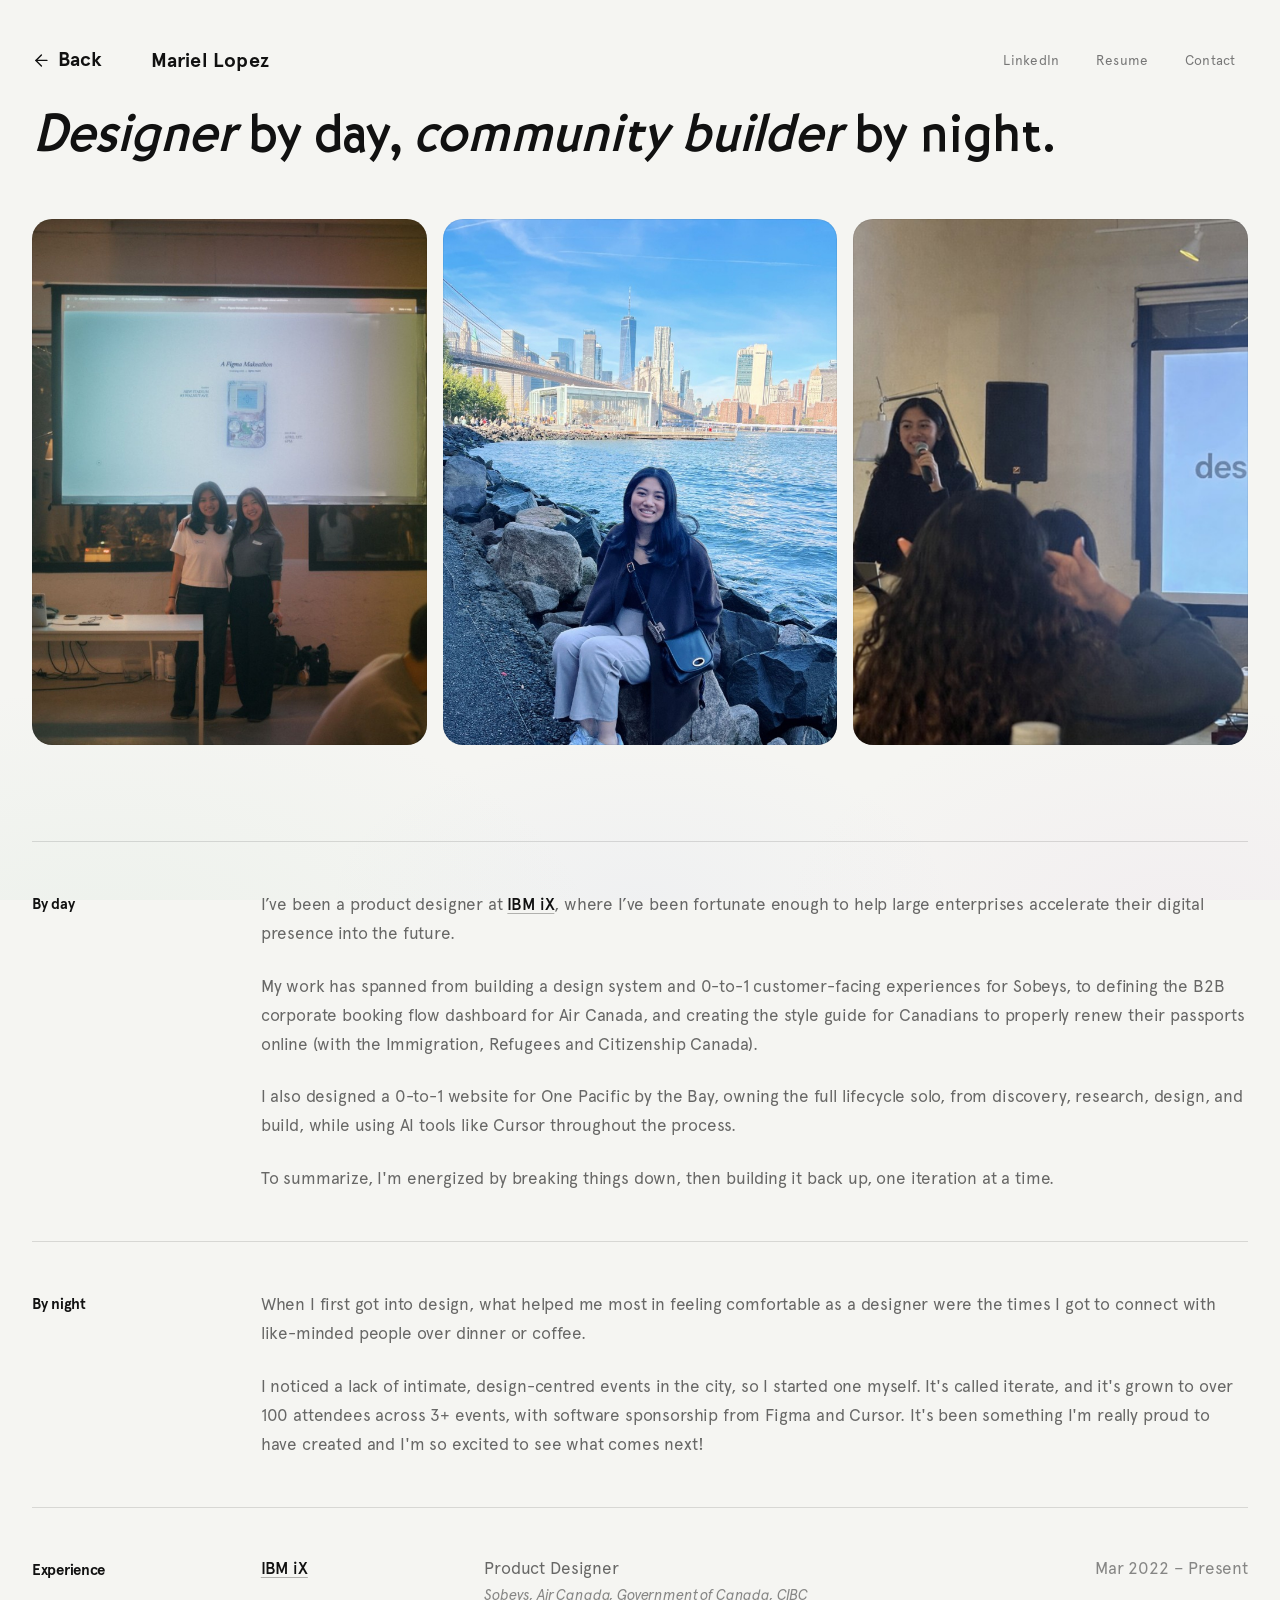
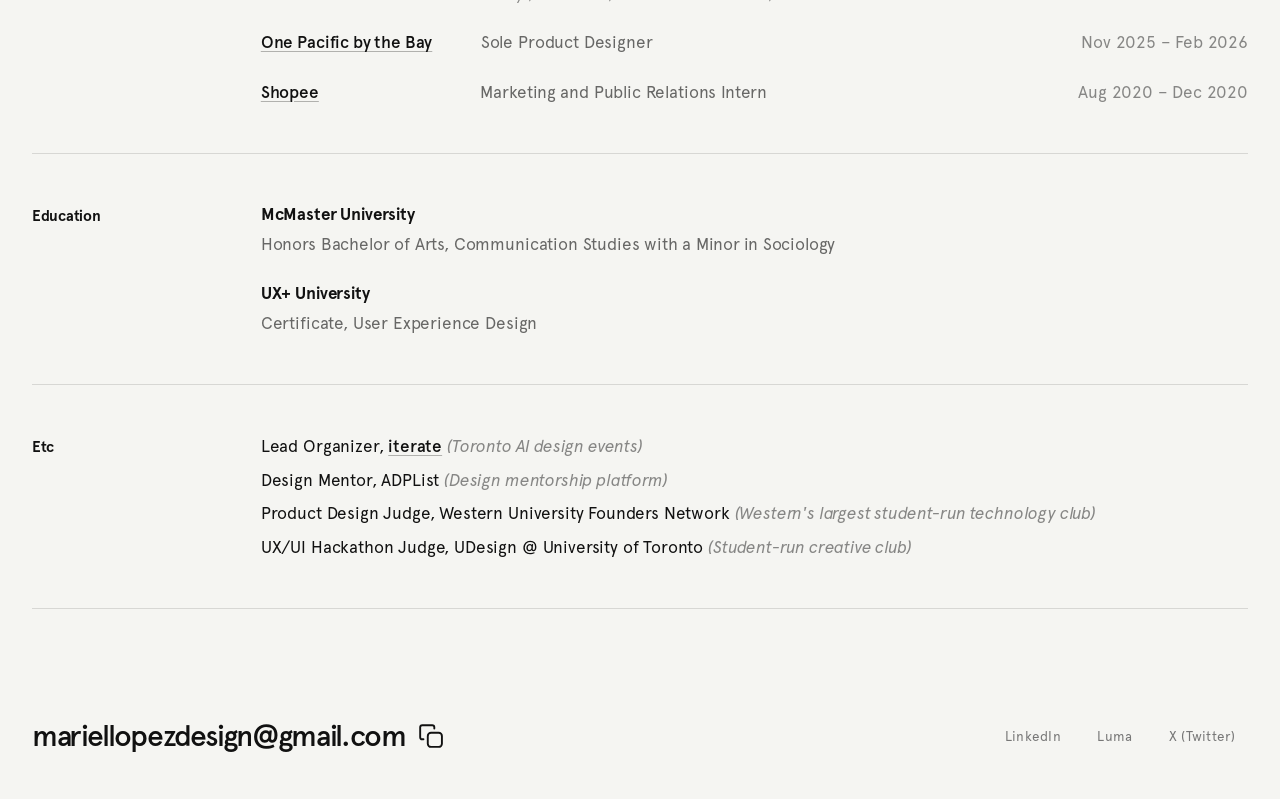
==== about.html @ 5665496f "Update the By day summary line on About. Co-authored-by: Cursor <cursoragent@cursor.com>" ====
<!DOCTYPE html>
<html lang="en">
<head>
  <meta charset="UTF-8" />
  <meta name="viewport" content="width=device-width, initial-scale=1.0" />
  <title>About — Mariel Lopez</title>
  <link rel="icon" type="image/png" sizes="32x32" href="favicon-32x32.png" />
  <link rel="icon" type="image/png" sizes="16x16" href="favicon-16x16.png" />
  <link rel="icon" type="image/png" href="favicon.png" />
  <link rel="apple-touch-icon" sizes="180x180" href="apple-touch-icon.png" />
  <link rel="shortcut icon" href="favicon.png" />
  <link rel="stylesheet" href="fonts.css" />
  <link rel="stylesheet" href="spacing.css" />
  <link rel="stylesheet" href="nav.css" />
  <link rel="stylesheet" href="theme.css" />
  <link rel="stylesheet" href="page-transitions.css" />
  <link rel="stylesheet" href="layout.css" />
  <link rel="stylesheet" href="hover.css" />
  <link rel="stylesheet" href="icons.css" />
  <link rel="stylesheet" href="copy-email.css" />
  <link rel="stylesheet" href="back-to-top.css" />
  <style>
    *, *::before, *::after { box-sizing: border-box; margin: 0; padding: 0; }
    html {
      scroll-behavior: smooth;
      -webkit-text-size-adjust: 100%;
      text-size-adjust: 100%;
    }

    :root {
      --mono-serif: "Apercu Pro", "Helvetica Neue", Helvetica, Geist, Arial, sans-serif;
      --about-label-col: 9.5rem;
      --about-footer-pad-bottom: clamp(40px, 5vw, 48px);
      --about-footer-email-gap: clamp(12px, 1vw, 16px);
    }

    body.about-page {
      font-family: var(--mono-serif);
      font-size: 16px;
      font-weight: 400;
      line-height: 1.7;
      letter-spacing: -0.01em;
      background: var(--page-bg);
      color: var(--page-ink);
      min-height: 100vh;
      overflow-x: clip;
      -webkit-font-smoothing: antialiased;
    }

    .about-main {
      min-width: 0;
      max-width: 100%;
      overflow-x: clip;
      padding-bottom: var(--space-64);
    }

    .about-lead {
      width: 100%;
      margin: 0 0 var(--space-48);
    }

    .about-lead > h1.hero-title {
      display: block;
      max-width: 18ch;
      margin: 0;
      font-family: var(--display-serif);
      font-size: clamp(2.25rem, 5vw, 3.5rem);
      font-weight: 500;
      line-height: 1.05;
      letter-spacing: -0.02em;
      color: var(--page-ink);
      text-wrap: pretty;
    }

    .hero-title-accent {
      font-style: italic;
      font-weight: 500;
    }

    /* ── Photo gallery ── */
    .about-photos {
      display: grid;
      grid-template-columns: repeat(3, minmax(0, 1fr));
      gap: var(--space-16);
      align-items: stretch;
      margin: 0 0 clamp(var(--space-64), 8vw, var(--space-96));
      min-width: 0;
    }

    .about-photo {
      position: relative;
      margin: 0;
      border-radius: 20px;
      overflow: hidden;
      aspect-ratio: 3 / 4;
      width: 100%;
      min-height: 0;
      background: var(--about-photo-bg, #ddd);
      isolation: isolate;
      transform: translate3d(0, 0, 0);
      box-shadow: 0 0 0 0 transparent;
      transition:
        transform 0.55s cubic-bezier(0.22, 1, 0.36, 1),
        box-shadow 0.55s cubic-bezier(0.22, 1, 0.36, 1);
    }

    .about-photo img {
      width: 100%;
      height: 100%;
      object-fit: cover;
      object-position: center top;
      display: block;
      transform: scale(1.001);
      transition: transform 0.7s cubic-bezier(0.22, 1, 0.36, 1);
    }

    .about-photos > *:nth-child(3) img {
      object-position: 22% 38%;
    }

    .about-photo::after {
      content: "";
      position: absolute;
      inset: 0;
      border-radius: inherit;
      box-shadow: inset 0 0 0 1px rgba(0, 0, 0, 0.06);
      pointer-events: none;
      z-index: 2;
      transition: box-shadow 0.55s cubic-bezier(0.22, 1, 0.36, 1);
    }

    @media (hover: hover) and (pointer: fine) {
      .about-photo:hover {
        z-index: 3;
        transform: translate3d(0, -8px, 0);
        box-shadow:
          0 18px 40px rgba(0, 0, 0, 0.12),
          0 4px 12px rgba(0, 0, 0, 0.06);
      }

      .about-photo:hover img {
        transform: scale(1.04);
      }

      .about-photo:hover::after {
        box-shadow: inset 0 0 0 1px rgba(0, 0, 0, 0.1);
      }
    }

    /* ── Two-column bio ── */
    .about-bio {
      display: flex;
      flex-direction: column;
      gap: 0;
      width: 100%;
    }

    .about-block {
      display: grid;
      grid-template-columns: var(--about-label-col) minmax(0, 1fr);
      column-gap: clamp(32px, 6vw, 80px);
      row-gap: var(--space-16);
      padding: var(--space-48) 0;
      border-top: 1px solid var(--divider-color, rgba(0, 0, 0, 0.12));
    }

    .about-block:last-of-type {
      border-bottom: 1px solid var(--divider-color, rgba(0, 0, 0, 0.12));
    }

    .about-block-label {
      font-family: var(--mono-serif);
      font-size: 15px;
      font-weight: 600;
      letter-spacing: -0.02em;
      color: var(--page-ink);
      padding-top: 2px;
    }

    .about-block-body {
      min-width: 0;
      width: 100%;
      max-width: none;
    }

    .about-copy p {
      margin: 0;
      font-family: var(--mono-serif);
      font-size: var(--body-font-size, 16px);
      font-weight: 400;
      color: var(--about-ink-soft);
      line-height: 1.7;
      letter-spacing: -0.01em;
      text-wrap: pretty;
    }

    .about-copy p + p {
      margin-top: var(--space-24);
    }

    .about-copy a,
    .about-job-org a,
    .about-etc-item a {
      color: var(--page-ink);
      font-weight: 500;
      text-decoration: underline;
      text-decoration-thickness: 1px;
      text-underline-offset: 3px;
      text-decoration-color: rgba(0, 0, 0, 0.28);
    }

    .about-copy a:hover,
    .about-job-org a:hover,
    .about-etc-item a:hover {
      text-decoration-color: currentColor;
    }

    .about-list {
      list-style: none;
      display: flex;
      flex-direction: column;
      gap: var(--space-24);
    }

    .about-job {
      display: grid;
      grid-template-columns: minmax(6.5rem, 0.34fr) minmax(0, 1fr) auto;
      column-gap: var(--space-24);
      row-gap: 4px;
      align-items: baseline;
    }

    .about-job-org,
    .about-job-role,
    .about-job-dates {
      font-family: var(--mono-serif);
      font-size: var(--body-font-size, 16px);
      line-height: 1.5;
    }

    .about-job-org {
      font-weight: 600;
      color: var(--page-ink);
    }

    .about-job-role {
      font-weight: 400;
      color: var(--about-ink-soft);
    }

    .about-job-dates {
      font-weight: 400;
      color: var(--about-ink-muted);
      white-space: nowrap;
      letter-spacing: -0.01em;
    }

    .about-job-meta {
      grid-column: 2 / -1;
      font-family: var(--mono-serif);
      font-size: 0.92em;
      font-style: italic;
      font-weight: 400;
      color: var(--about-ink-muted);
      line-height: 1.45;
    }

    .about-edu {
      display: flex;
      flex-direction: column;
      gap: 4px;
    }

    .about-edu-school {
      font-family: var(--mono-serif);
      font-size: var(--body-font-size, 16px);
      font-weight: 600;
      line-height: 1.5;
      color: var(--page-ink);
    }

    .about-edu-row {
      display: flex;
      justify-content: space-between;
      align-items: baseline;
      gap: var(--space-24);
    }

    .about-edu-degree {
      font-family: var(--mono-serif);
      font-size: var(--body-font-size, 16px);
      font-weight: 400;
      line-height: 1.5;
      color: var(--about-ink-soft);
      min-width: 0;
    }

    .about-edu-dates {
      font-family: var(--mono-serif);
      font-size: var(--body-font-size, 16px);
      font-weight: 400;
      color: var(--about-ink-muted);
      white-space: nowrap;
    }

    .about-job-note {
      font-style: italic;
      font-weight: 400;
      color: var(--about-ink-muted);
    }

    .about-etc-list {
      list-style: none;
      display: flex;
      flex-direction: column;
      gap: 0.45em;
    }

    .about-etc-item {
      font-family: var(--mono-serif);
      font-size: var(--body-font-size, 16px);
      font-weight: 400;
      line-height: 1.55;
      color: var(--page-ink);
    }

    .about-etc-item em {
      font-style: italic;
      font-weight: 400;
      color: var(--about-ink-muted);
    }

    .about-entry-title {
      font-family: var(--mono-serif);
      font-size: var(--body-font-size, 16px);
      font-weight: 500;
      line-height: 1.5;
      color: var(--page-ink);
    }

    .about-entry-sub {
      font-family: var(--mono-serif);
      font-size: var(--body-font-size, 16px);
      font-weight: 400;
      font-style: italic;
      line-height: 1.5;
      color: var(--about-ink-muted);
    }

    .about-entry-clients {
      flex-basis: 100%;
      font-style: normal;
      color: var(--about-ink-muted);
    }

    .site-bottom {
      margin-top: 0;
      overflow-x: visible;
    }

    /* ── Scroll reveal ── */
    .about-reveal {
      opacity: 0;
      transform: translate3d(0, 28px, 0);
      transition:
        opacity 0.8s cubic-bezier(0.22, 1, 0.36, 1),
        transform 0.8s cubic-bezier(0.22, 1, 0.36, 1);
    }

    .about-reveal.is-visible {
      opacity: 1;
      transform: none;
    }

    .about-photos.about-reveal.is-visible .about-photo:nth-child(1) { transition-delay: 0ms; }
    .about-photos.about-reveal.is-visible .about-photo:nth-child(2) { transition-delay: 80ms; }
    .about-photos.about-reveal.is-visible .about-photo:nth-child(3) { transition-delay: 160ms; }

    .about-photos .about-photo {
      opacity: 0;
      transform: translate3d(0, 24px, 0);
      transition:
        opacity 0.75s cubic-bezier(0.22, 1, 0.36, 1),
        transform 0.75s cubic-bezier(0.22, 1, 0.36, 1),
        box-shadow 0.55s cubic-bezier(0.22, 1, 0.36, 1);
    }

    .about-photos.is-visible .about-photo {
      opacity: 1;
      transform: none;
    }

    @media (hover: hover) and (pointer: fine) {
      .about-photos.is-visible .about-photo:hover {
        transform: translate3d(0, -8px, 0);
      }
    }

    @media (prefers-reduced-motion: reduce) {
      .about-reveal,
      .about-photos .about-photo {
        opacity: 1 !important;
        transform: none !important;
        transition: none !important;
      }
    }

    @media (max-width: 860px) {
      .about-lead > h1.hero-title {
        max-width: 14ch;
        font-size: clamp(2rem, 8vw, 2.75rem);
      }

      .about-photos {
        grid-template-columns: 1fr;
        gap: var(--space-16);
      }

      .about-photo {
        aspect-ratio: 4 / 5;
      }

      .about-photos > *:nth-child(1) img { object-position: center 58%; }
      .about-photos > *:nth-child(2) img { object-position: center 52%; }
      .about-photos > *:nth-child(3) img { object-position: 18% 32%; }

      .about-block {
        grid-template-columns: 1fr;
        padding: var(--space-32) 0;
        row-gap: var(--space-12);
      }

      .about-job {
        grid-template-columns: 1fr auto;
      }

      .about-job-role {
        grid-column: 1 / 2;
      }

      .about-job-dates {
        grid-column: 2;
        grid-row: 1;
      }

      .about-job-meta {
        grid-column: 1 / -1;
      }
    }

    @media (max-width: 640px) {
      .about-job-dates {
        white-space: normal;
        text-align: right;
      }
    }
  </style>
  <link rel="stylesheet" href="layout.css" />
  <link rel="stylesheet" href="footer.css" />
  <style>
    body.about-page .site-bottom > .content-shell {
      padding-top: var(--space-48);
    }

    body.about-page .content-shell > .about-footer {
      margin-top: 0;
      padding-top: 0;
      padding-bottom: var(--about-footer-pad-bottom);
      align-items: center;
    }

    body.about-page .about-footer .footer-email-row {
      align-items: center;
      gap: var(--about-footer-email-gap);
    }

    @media (max-width: 640px) {
      body.about-page .content-shell > .about-footer {
        padding-bottom: max(var(--about-footer-pad-bottom), env(safe-area-inset-bottom, 0px) + var(--space-16));
      }
    }
  </style>
</head>
<body class="about-page">
  <script src="transitions-boot.js"></script>

  <!-- NAV -->
  <div id="top" class="home-hero-mono navbar">
    <header class="mono-header site-header">
      <div class="page-container header-inner">
      <nav class="mono-nav site-nav" aria-label="Main">
        <div class="nav-left">
          <p class="nav-page-line">
            <a href="index.html" class="nav-back link-hover" aria-label="Back to home">
              <svg class="nav-back-arrow" xmlns="http://www.w3.org/2000/svg" viewBox="0 0 24 24" fill="none" stroke="currentColor" stroke-linecap="round" stroke-linejoin="round" aria-hidden="true"><path d="M19 12H5"/><path d="m12 5-7 7 7 7"/></svg>
              <span class="nav-back-label">Back</span>
            </a>
            <a href="index.html" class="nav-page-name link-hover" aria-label="Mariel Lopez, home">Mariel Lopez</a>
          </p>
        </div>
        <div class="nav-right">
          <div class="nav-links site-nav-links">
            <a class="nav-contact-link site-nav-link link-with-arrow" href="https://www.linkedin.com/in/mariel-lopez/" target="_blank" rel="noopener noreferrer"><span class="link-with-arrow-label">LinkedIn</span><svg class="arrow" xmlns="http://www.w3.org/2000/svg" viewBox="5 5 14 14" fill="none" stroke="currentColor" stroke-linecap="round" stroke-linejoin="round" aria-hidden="true"><path d="M7 7h10v10"/><path d="M7 17 17 7"/></svg></a>
            <a class="nav-contact-link site-nav-link link-with-arrow" href="https://drive.google.com/file/d/1HT2FcuIwYNYXt00IsOKhti0plwNZEdIb/view?usp=sharing" target="_blank" rel="noopener noreferrer"><span class="link-with-arrow-label">Resume</span><svg class="arrow" xmlns="http://www.w3.org/2000/svg" viewBox="5 5 14 14" fill="none" stroke="currentColor" stroke-linecap="round" stroke-linejoin="round" aria-hidden="true"><path d="M7 7h10v10"/><path d="M7 17 17 7"/></svg></a>
            <a class="nav-contact-link site-nav-link link-with-arrow" href="mailto:mariellopezdesign@gmail.com"><span class="link-with-arrow-label">Contact</span><svg class="arrow" xmlns="http://www.w3.org/2000/svg" viewBox="5 5 14 14" fill="none" stroke="currentColor" stroke-linecap="round" stroke-linejoin="round" aria-hidden="true"><path d="M7 7h10v10"/><path d="M7 17 17 7"/></svg></a>
          </div>
        </div>
      </nav>
      </div>
    </header>
  </div>

  <!-- MAIN -->
  <main class="about-main about-hero page-container">

    <div class="about-lead about-reveal">
      <h1 class="hero-title">
        <span class="hero-title-accent">Designer</span> by day, <span class="hero-title-accent">community builder</span> by night.
      </h1>
    </div>

    <div class="about-photos about-reveal">
      <figure class="about-photo">
        <img src="about-img.jpeg" alt="Two people in front of a screen showing a Figma Makeathon presentation." loading="eager" />
      </figure>
      <figure class="about-photo">
        <img src="photo-mariel.jpg" alt="Portrait with the Brooklyn Bridge and Manhattan skyline in the background." loading="eager" />
      </figure>
      <figure class="about-photo">
        <img src="design-event.png" alt="Speaking at a design-a-thon in front of a projected presentation screen." loading="eager" />
      </figure>
    </div>

    <div class="about-bio">
      <section class="about-block about-reveal" aria-labelledby="about-by-day">
        <h2 class="about-block-label" id="about-by-day">By day</h2>
        <div class="about-block-body about-copy">
          <p>I’ve been a product designer at <a href="https://www.ibm.com/consulting/ibmix" target="_blank" rel="noopener noreferrer">IBM iX</a>, where I’ve been fortunate enough to help large enterprises accelerate their digital presence into the future.</p>
          <p>My work has spanned from building a design system and 0-to-1 customer-facing experiences for Sobeys, to defining the B2B corporate booking flow dashboard for Air Canada, and creating the style guide for Canadians to properly renew their passports online (with the Immigration, Refugees and Citizenship Canada).</p>
          <p>I also designed a 0-to-1 website for One Pacific by the Bay, owning the full lifecycle solo, from discovery, research, design, and build, while using AI tools like Cursor throughout the process.</p>
          <p>To summarize, I'm energized by breaking things down, then building it back up, one iteration at a time.</p>
        </div>
      </section>

      <section class="about-block about-reveal" aria-labelledby="about-by-night">
        <h2 class="about-block-label" id="about-by-night">By night</h2>
        <div class="about-block-body about-copy">
          <p>When I first got into design, what helped me most in feeling comfortable as a designer were the times I got to connect with like-minded people over dinner or coffee.</p>
          <p>I noticed a lack of intimate, design-centred events in the city, so I started one myself. It's called iterate, and it's grown to over 100 attendees across 3+ events, with software sponsorship from Figma and Cursor. It's been something I'm really proud to have created and I'm so excited to see what comes next!</p>
        </div>
      </section>

      <section class="about-block about-reveal" aria-labelledby="about-experience">
        <h2 class="about-block-label" id="about-experience">Experience</h2>
        <div class="about-block-body">
          <ul class="about-list">
            <li class="about-job">
              <p class="about-job-org"><a href="https://www.ibm.com/consulting/ibmix" target="_blank" rel="noopener noreferrer">IBM iX</a></p>
              <p class="about-job-role">Product Designer</p>
              <p class="about-job-dates">Mar 2022 – Present</p>
              <p class="about-job-meta">Sobeys, Air Canada, Government of Canada, CIBC</p>
            </li>
            <li class="about-job">
              <p class="about-job-org"><a href="https://onepacificbythebay.com/" target="_blank" rel="noopener noreferrer">One Pacific by the Bay</a></p>
              <p class="about-job-role">Sole Product Designer</p>
              <p class="about-job-dates">Nov 2025 – Feb 2026</p>
            </li>
            <li class="about-job">
              <p class="about-job-org"><a href="https://shopee.com" target="_blank" rel="noopener noreferrer">Shopee</a></p>
              <p class="about-job-role">Marketing and Public Relations Intern</p>
              <p class="about-job-dates">Aug 2020 – Dec 2020</p>
            </li>
          </ul>
        </div>
      </section>

      <section class="about-block about-reveal" aria-labelledby="about-education">
        <h2 class="about-block-label" id="about-education">Education</h2>
        <div class="about-block-body">
          <ul class="about-list">
            <li class="about-edu">
              <p class="about-edu-school">McMaster University</p>
              <p class="about-edu-degree">Honors Bachelor of Arts, Communication Studies with a Minor in Sociology</p>
            </li>
            <li class="about-edu">
              <p class="about-edu-school">UX+ University</p>
              <p class="about-edu-degree">Certificate, User Experience Design</p>
            </li>
          </ul>
        </div>
      </section>

      <section class="about-block about-reveal" aria-labelledby="about-etc">
        <h2 class="about-block-label" id="about-etc">Etc</h2>
        <div class="about-block-body">
          <ul class="about-etc-list">
            <li class="about-etc-item">Lead Organizer, <a href="https://luma.com/iteratewithus" target="_blank" rel="noopener noreferrer">iterate</a> <em>(Toronto AI design events)</em></li>
            <li class="about-etc-item">Design Mentor, ADPList <em>(Design mentorship platform)</em></li>
            <li class="about-etc-item">Product Design Judge, Western University Founders Network <em>(Western's largest student-run technology club)</em></li>
            <li class="about-etc-item">UX/UI Hackathon Judge, UDesign @ University of Toronto <em>(Student-run creative club)</em></li>
          </ul>
        </div>
      </section>
    </div>

  </main>

  <div class="site-bottom">
    <div class="content-shell">
  <footer class="about-footer">
    <div class="footer-email-row">
      <a class="footer-email" href="mailto:mariellopezdesign@gmail.com">mariellopezdesign@gmail.com</a>
      <button type="button" class="footer-email-copy" data-email="mariellopezdesign@gmail.com" aria-label="Copy email address">
        <span class="footer-email-copy-icons" aria-hidden="true">
          <svg class="footer-email-copy-icon footer-email-copy-icon--clipboard" xmlns="http://www.w3.org/2000/svg" viewBox="0 0 24 24" fill="none" stroke="currentColor" stroke-linecap="round" stroke-linejoin="round"><rect x="9" y="9" width="13" height="13" rx="3"/><path d="M5 15H4a2 2 0 0 1-2-2V4a2 2 0 0 1 2-2h9a2 2 0 0 1 2 2v1"/></svg>
        </span>
      </button>
      <span class="footer-email-copy-status" role="status" aria-live="polite"></span>
    </div>
    <nav class="site-nav-links" aria-label="Social links">
        <a class="site-nav-link footer-link link-with-arrow" href="https://www.linkedin.com/in/mariel-lopez/" target="_blank" rel="noopener noreferrer"><span class="link-with-arrow-label">LinkedIn</span><svg class="arrow" xmlns="http://www.w3.org/2000/svg" viewBox="5 5 14 14" fill="none" stroke="currentColor" stroke-linecap="round" stroke-linejoin="round" aria-hidden="true"><path d="M7 7h10v10"/><path d="M7 17 17 7"/></svg></a>
        <a class="site-nav-link footer-link link-with-arrow" href="https://luma.com/user/mariel" target="_blank" rel="noopener noreferrer"><span class="link-with-arrow-label">Luma</span><svg class="arrow" xmlns="http://www.w3.org/2000/svg" viewBox="5 5 14 14" fill="none" stroke="currentColor" stroke-linecap="round" stroke-linejoin="round" aria-hidden="true"><path d="M7 7h10v10"/><path d="M7 17 17 7"/></svg></a>
        <a class="site-nav-link footer-link link-with-arrow" href="https://x.com/marieldesigner" target="_blank" rel="noopener noreferrer"><span class="link-with-arrow-label">X (Twitter)</span><svg class="arrow" xmlns="http://www.w3.org/2000/svg" viewBox="5 5 14 14" fill="none" stroke="currentColor" stroke-linecap="round" stroke-linejoin="round" aria-hidden="true"><path d="M7 7h10v10"/><path d="M7 17 17 7"/></svg></a>
    </nav>
    </footer>
    </div>
  </div>

  <script src="external-link.js" defer></script>
  <script src="mailto-links.js" defer></script>
  <script src="transitions.js" defer></script>
  <script src="copy-email.js" defer></script>
  <script src="nav-scroll.js" defer></script>
  <a href="#top" class="back-to-top" id="back-to-top" aria-label="Back to top">
    <svg xmlns="http://www.w3.org/2000/svg" width="13" height="13" viewBox="0 0 24 24" fill="none" stroke="currentColor" stroke-linecap="round" stroke-linejoin="round" aria-hidden="true"><path d="M12 19V5"/><path d="m5 12 7-7 7 7"/></svg>
    <span>Back to top</span>
  </a>

  <script>
    (function () {
      var btn = document.getElementById('back-to-top');
      if (!btn) return;

      function maxScroll() {
        return Math.max(0, document.documentElement.scrollHeight - window.innerHeight);
      }

      function pastThreshold() {
        var m = maxScroll();
        if (m <= 1) return false;
        return window.scrollY >= m * 0.15;
      }

      var ticking = false;
      function sync() {
        ticking = false;
        btn.classList.toggle('is-visible', pastThreshold());
      }

      function onScrollOrResize() {
        if (!ticking) {
          ticking = true;
          requestAnimationFrame(sync);
        }
      }

      window.addEventListener('scroll', onScrollOrResize, { passive: true });
      window.addEventListener('resize', onScrollOrResize, { passive: true });
      sync();

      btn.addEventListener('click', function (e) {
        e.preventDefault();
        var reduce = window.matchMedia('(prefers-reduced-motion: reduce)').matches;
        window.scrollTo({ top: 0, behavior: reduce ? 'auto' : 'smooth' });
      });
    })();

    (function () {
      var nodes = document.querySelectorAll('.about-reveal');
      if (!nodes.length) return;

      if (window.matchMedia('(prefers-reduced-motion: reduce)').matches) {
        nodes.forEach(function (el) { el.classList.add('is-visible'); });
        return;
      }

      var io = new IntersectionObserver(function (entries) {
        entries.forEach(function (entry) {
          if (!entry.isIntersecting) return;
          entry.target.classList.add('is-visible');
          io.unobserve(entry.target);
        });
      }, { threshold: 0.16, rootMargin: '0px 0px -8% 0px' });

      nodes.forEach(function (el) { io.observe(el); });
    })();
  </script>
</body>
</html>
---- fonts.css ----
/* Apercu Pro — sitewide typeface */

@font-face {
  font-family: "Apercu Pro";
  src: url("apercu-pro/apercu_regular_pro.otf") format("opentype");
  font-weight: 400;
  font-style: normal;
  font-display: swap;
}

@font-face {
  font-family: "Apercu Pro";
  src: url("apercu-pro/apercu_regular_italic_pro.otf") format("opentype");
  font-weight: 400;
  font-style: italic;
  font-display: swap;
}

@font-face {
  font-family: "Apercu Pro";
  src: url("apercu-pro/apercu_medium_pro.otf") format("opentype");
  font-weight: 500;
  font-style: normal;
  font-display: swap;
}

@font-face {
  font-family: "Apercu Pro";
  src: url("apercu-pro/apercu_medium_italic_pro.otf") format("opentype");
  font-weight: 500;
  font-style: italic;
  font-display: swap;
}

@font-face {
  font-family: "Apercu Pro";
  src: url("apercu-pro/apercu_bold_pro.otf") format("opentype");
  font-weight: 600;
  font-style: normal;
  font-display: swap;
}

@font-face {
  font-family: "Apercu Pro";
  src: url("apercu-pro/apercu_bold_pro.otf") format("opentype");
  font-weight: 700;
  font-style: normal;
  font-display: swap;
}

@font-face {
  font-family: "Apercu Pro";
  src: url("apercu-pro/apercu_bold_italic_pro.otf") format("opentype");
  font-weight: 600;
  font-style: italic;
  font-display: swap;
}

@font-face {
  font-family: "Apercu Pro";
  src: url("apercu-pro/apercu_bold_italic_pro.otf") format("opentype");
  font-weight: 700;
  font-style: italic;
  font-display: swap;
}

/* Bernhard Gothic URW — display titles */

@font-face {
  font-family: "Bernhard Gothic URW";
  src:
    url("bernhard-gothic-urw/BernhardGothicURW-ExtraLight.woff2") format("woff2"),
    url("bernhard-gothic-urw/BernhardGothicURW-ExtraLight.woff") format("woff");
  font-weight: 200;
  font-style: normal;
  font-display: swap;
}

@font-face {
  font-family: "Bernhard Gothic URW";
  src:
    url("bernhard-gothic-urw/BernhardGothicURW-Light.woff2") format("woff2"),
    url("bernhard-gothic-urw/BernhardGothicURW-Light.woff") format("woff");
  font-weight: 300;
  font-style: normal;
  font-display: swap;
}

@font-face {
  font-family: "Bernhard Gothic URW";
  src:
    url("bernhard-gothic-urw/BernhardGothicURW-Light.woff2") format("woff2"),
    url("bernhard-gothic-urw/BernhardGothicURW-Light.woff") format("woff");
  font-weight: 400;
  font-style: normal;
  font-display: swap;
}

@font-face {
  font-family: "Bernhard Gothic URW";
  src:
    url("bernhard-gothic-urw/BernhardGothicURW-Medium.woff2") format("woff2"),
    url("bernhard-gothic-urw/BernhardGothicURW-Medium.woff") format("woff");
  font-weight: 500;
  font-style: normal;
  font-display: swap;
}

@font-face {
  font-family: "Bernhard Gothic URW";
  src:
    url("bernhard-gothic-urw/BernhardGothicURW-Heavy.woff2") format("woff2"),
    url("bernhard-gothic-urw/BernhardGothicURW-Heavy.woff") format("woff");
  font-weight: 600;
  font-style: normal;
  font-display: swap;
}

@font-face {
  font-family: "Bernhard Gothic URW";
  src:
    url("bernhard-gothic-urw/BernhardGothicURW-Heavy.woff2") format("woff2"),
    url("bernhard-gothic-urw/BernhardGothicURW-Heavy.woff") format("woff");
  font-weight: 700;
  font-style: normal;
  font-display: swap;
}

@font-face {
  font-family: "Bernhard Gothic URW";
  src:
    url("bernhard-gothic-urw/BernhardGothicURW-Heavy.woff2") format("woff2"),
    url("bernhard-gothic-urw/BernhardGothicURW-Heavy.woff") format("woff");
  font-weight: 900;
  font-style: normal;
  font-display: swap;
}

@font-face {
  font-family: "Bernhard Gothic URW";
  src:
    url("bernhard-gothic-urw/BernhardGothicURW-ExtraHeavy.woff2") format("woff2"),
    url("bernhard-gothic-urw/BernhardGothicURW-ExtraHeavy.woff") format("woff");
  font-weight: 800;
  font-style: normal;
  font-display: swap;
}

@font-face {
  font-family: "Bernhard Gothic URW";
  src:
    url("bernhard-gothic-urw/BernhardGothicURW-Ultra.woff2") format("woff2"),
    url("bernhard-gothic-urw/BernhardGothicURW-Ultra.woff") format("woff");
  font-weight: 950;
  font-style: normal;
  font-display: swap;
}

:root {
  --mono-serif: "Apercu Pro", "Helvetica Neue", Helvetica, Geist, Arial, sans-serif;
  --display-serif: "Bernhard Gothic URW", "Helvetica Neue", Helvetica, Arial, sans-serif;
}
---- spacing.css ----
/* Sitewide spacing scale — use ONLY these values for margin, padding, and gap */

:root {
  --space-8: 8px;
  --space-16: 16px;
  --space-24: 24px;
  --space-32: 32px;
  --space-48: 48px;
  --space-64: 64px;
  --space-96: 96px;

  /* Layout */
  --content-max: 1440px;
  --content-pad: 32px;
  --page-section-gap: 72px;
  --section-gap-large: var(--space-96);

  /* Nav */
  --nav-pad-y: var(--space-32);
  --nav-pad-top: calc(var(--nav-pad-y) + var(--space-8));
  --nav-pad-x: var(--space-48);
  --nav-header-gap: var(--space-24) var(--space-48);
  --nav-row-gap: var(--space-16) var(--space-32);
  --nav-below-gap: var(--space-32);
  --nav-content-offset: calc(var(--space-96) + var(--nav-below-gap));
  /* Inter-link gap: grouped nav cluster (header + footer) */
  --nav-links-gap: var(--space-24);
  --nav-right-gap: var(--space-24);
  --nav-contact-gap: var(--space-16);
  --nav-meta-stack-gap: var(--space-16);

  /* Cards */
  --card-grid-gap: var(--space-24);
  --card-grid-gap-tight: var(--space-16);
  --card-image-gutter: var(--space-16);
  --card-footer-padding: var(--space-16) var(--space-24) var(--space-24);
  --card-footer-padding-compact: var(--space-16) var(--space-24) var(--space-24);
  --card-footer-gap: 4px;
  --card-min-row: calc(var(--space-96) + var(--space-96) + var(--space-64));
  /* Second row (Air Canada + Etc + About) — compact but balanced with row 1 */
  --card-min-row-secondary: calc(var(--space-96) + var(--space-96));
  --card-air-canada-media: calc(var(--space-96) + var(--space-96));
  --card-about-min: calc(var(--space-96) + var(--space-96)); /* same as --card-min-row-secondary */
  --card-secondary-pad: var(--space-32);
  --card-secondary-title-gap: var(--space-16);
  --card-min-nav: calc(var(--space-96) + var(--space-64));
  --card-min-nav-tablet: calc(var(--space-96) + var(--space-32));
  --card-max-mobile: calc(var(--space-96) * 3);

  /* Footer */
  --footer-margin-top: 128px;
  --footer-pad-top: 0;
  --footer-pad-bottom: 56px;
  --footer-gap: var(--space-48);
  --footer-email-gap: 12px;

  /* Homepage hero */
  --home-hero-title-gap: var(--space-64);
  --home-cards-overlap: var(--space-32);
  --home-cards-overlap-md: var(--space-32);

  /* About page — equal inset above and below photo gallery */
  --about-gallery-gap: clamp(var(--space-48), 4vw, var(--space-64));

  /* About marquee */
  --marquee-font-size: clamp(48px, 4vw, 64px);
  --marquee-pad-y: var(--space-32);

  /* Popovers / tooltips */
  --popover-offset: var(--space-16);
  --popover-pad-y: var(--space-16);
  --popover-pad-x: var(--space-16);
}

@media (max-width: 1024px) {
  :root {
    --card-grid-gap: var(--space-24);
    --nav-links-gap: var(--space-24);
    --footer-margin-top: 96px;
    --footer-pad-bottom: 52px;
  }
}

@media (max-width: 985px) {
  :root {
    --nav-below-gap: var(--space-32);
    --card-image-gap-below: var(--space-16);
    --card-footer-padding-mobile: var(--space-16) var(--space-16) var(--space-24);
    --page-section-gap: 56px;
    --nav-links-gap: var(--space-24);
    --about-gallery-gap: var(--space-48);
    --content-pad: 24px;
  }
}

@media (max-width: 640px) {
  :root {
    --about-gallery-gap: var(--space-32);
    --nav-links-gap: var(--space-24);
    --nav-pad-top-extra: var(--space-16);
    --nav-title-extra: calc(var(--space-16) + var(--nav-pad-top-extra));
    --nav-below-gap: var(--space-32);
    --nav-mobile-clearance: var(--space-48);
    --nav-content-offset: calc(
      var(--space-96) + var(--nav-title-extra) + var(--space-96) + var(--nav-below-gap) + var(--nav-mobile-clearance)
    );
    --footer-margin-top: 80px;
    --footer-gap: var(--space-48);
    --footer-pad-bottom: 48px;
    --home-hero-title-gap: 0;
    --nav-card-top-gap: 120px;
    --card-grid-gap-tight: var(--space-16);
  }
}

@media (max-width: 500px) {
  :root {
    --nav-content-offset: calc(
      var(--space-96) + var(--nav-title-extra) + var(--space-96) + var(--nav-below-gap) + var(--nav-mobile-clearance)
    );
  }
}
---- nav.css ----
/* Shared site nav — homepage is source of truth */

:root {
  --mono-serif: "Apercu Pro", "Helvetica Neue", Helvetica, Geist, Arial, sans-serif;
  --nav-headline-size: clamp(17px, 1.55vw, 20px);
  --nav-meta-size: clamp(13px, 1.05vw, 15px);
  --nav-headline-weight: 600;
  --nav-meta-weight: 400;
  --nav-headline-tracking: 0.01em;
  --nav-meta-tracking: 0.02em;
  --nav-headline-lh: 1.35;
  --nav-meta-lh: 1.35;
  --nav-ink: #111;
  --nav-muted: #777777;
  --nav-rotating: rgba(0, 0, 0, 0.45);
  --nav-title-extra: 0;
  --divider-color: rgba(0, 0, 0, 0.12);
  --divider: 1px solid var(--divider-color);
  /* Hover tokens — match hover.css; defined here so nav works standalone */
  --hover-color: rgba(0, 0, 0, 0.55);
  --hover-duration: 0.3s;
  --hover-ease: ease;
  --nav-copy-popup-bg: #ffffff;
  --nav-copy-popup-border: rgba(0, 0, 0, 0.1);
  --nav-copy-popup-shadow: 0 6px 20px rgba(0, 0, 0, 0.08), 0 2px 6px rgba(0, 0, 0, 0.04);
  /* Global nav-height system — sticky offsets + legacy hooks */
  --site-nav-height: 112px;
  --site-nav-safe-gap: 0;
  /* GLOBAL FIXED NAV CLEARANCE */
  --desktop-nav-clearance: 96px;
  --tablet-nav-clearance: 112px;
  --mobile-nav-clearance: 120px;
  /* Subpage mobile two-row nav clearance */
  --subpage-nav-clearance-mobile: 132px;
  --nav-subpage-row-gap: var(--space-16);
  --nav-subpage-brand-gap: clamp(24px, 4vw, 48px);
  --nav-subpage-links-gap: var(--nav-header-links-gap);
  --nav-below-links-gap: var(--space-16);
  --nav-header-links-gap: var(--space-24);
  --nav-header-cluster-gap: var(--space-32);
  --nav-header-item-height: 40px;
  --nav-brand-gap: var(--space-8);
  --nav-subpage-content-gap: var(--space-32);
}

/* ── Horizontal dividers (sitewide) ── */
.divider {
  display: block;
  width: 100%;
  height: 1px;
  margin: 0;
  padding: 0;
  border: 0;
  background: var(--divider-color);
}


/* ── Fixed nav shell ── */
.home-hero-mono.navbar {
  position: fixed;
  top: 0;
  left: 0;
  right: 0;
  width: 100%;
  z-index: 9999;
  padding-top: max(var(--nav-pad-top), env(safe-area-inset-top, 0px));
  padding-bottom: var(--nav-pad-y);
  padding-inline: 0;
  min-height: 0;
  box-sizing: border-box;
  overflow: visible;
  color: var(--nav-ink);
  background: transparent;
  border: none;
  box-shadow: none;
  transform: translateY(0);
  opacity: 1;
  pointer-events: auto;
  transition: transform 800ms cubic-bezier(0.22, 1, 0.36, 1);
  will-change: transform;
}

.home-hero-mono.navbar::before {
  content: "";
  position: absolute;
  top: 0;
  left: 0;
  right: 0;
  height: calc(100% + 140px);
  z-index: 0;
  pointer-events: none;
  border: none;
  box-shadow: none;
  outline: none;
  -webkit-backface-visibility: hidden;
  backface-visibility: hidden;
  transform: translateZ(0);
  background: linear-gradient(
    to bottom,
    rgba(245, 245, 242, 0.5) 0%,
    rgba(245, 245, 242, 0.34) 38%,
    rgba(245, 245, 242, 0.18) 58%,
    rgba(245, 245, 242, 0.08) 74%,
    rgba(245, 245, 242, 0.03) 88%,
    rgba(245, 245, 242, 0) 100%
  );
  backdrop-filter: blur(18px) saturate(1.02);
  -webkit-backdrop-filter: blur(18px) saturate(1.02);
  mask-image: linear-gradient(
    to bottom,
    #000 0%,
    #000 32%,
    rgba(0, 0, 0, 0.9) 52%,
    rgba(0, 0, 0, 0.62) 68%,
    rgba(0, 0, 0, 0.34) 82%,
    rgba(0, 0, 0, 0.14) 92%,
    transparent 100%
  );
  -webkit-mask-image: linear-gradient(
    to bottom,
    #000 0%,
    #000 32%,
    rgba(0, 0, 0, 0.9) 52%,
    rgba(0, 0, 0, 0.62) 68%,
    rgba(0, 0, 0, 0.34) 82%,
    rgba(0, 0, 0, 0.14) 92%,
    transparent 100%
  );
  mask-repeat: no-repeat;
  -webkit-mask-repeat: no-repeat;
  mask-size: 100% 100%;
  -webkit-mask-size: 100% 100%;
  opacity: 0;
  transition:
    opacity 800ms cubic-bezier(0.22, 1, 0.36, 1),
    -webkit-backdrop-filter 800ms cubic-bezier(0.22, 1, 0.36, 1),
    backdrop-filter 800ms cubic-bezier(0.22, 1, 0.36, 1);
}

.home-hero-mono.navbar.scrolled::before {
  opacity: 1;
}

.home-hero-mono.navbar .mono-header,
.home-hero-mono.navbar .site-header {
  position: relative;
  z-index: 1;
}

.mono-header,
.site-header {
  border: none;
  background: transparent;
}

.header-inner > .mono-nav,
.header-inner > .site-nav {
  width: 100%;
  min-width: 0;
}

.mono-nav,
.site-nav {
  display: flex;
  width: 100%;
  min-width: 0;
  min-height: 0;
  align-items: center;
  justify-content: space-between;
  flex-wrap: nowrap;
  gap: var(--nav-header-cluster-gap);
}

/* ── Homepage headline ── */
.hero-line {
  display: flex;
  flex-wrap: nowrap;
  align-items: baseline;
  gap: var(--nav-brand-gap);
  flex: 0 1 auto;
  min-width: 0;
  margin: 0;
  font-family: var(--mono-serif);
  font-size: var(--nav-headline-size);
  font-weight: var(--nav-headline-weight);
  letter-spacing: var(--nav-headline-tracking);
  line-height: var(--nav-headline-lh);
}

.hero-name {
  display: inline;
  color: var(--nav-ink);
  font-weight: var(--nav-headline-weight);
  text-decoration: none;
  white-space: nowrap;
}

.hero-name:focus-visible {
  opacity: 0.72;
}

.hero-name .mono-logo-slot {
  display: inline-block;
  vertical-align: bottom;
}

.mono-logo-slot {
  overflow: hidden;
  position: relative;
  display: inline-block;
  vertical-align: bottom;
}

.mono-logo-original,
.mono-logo-clone {
  display: block;
  transition: transform 400ms cubic-bezier(0.22, 1, 0.36, 1);
  transition-delay: 0ms;
  white-space: nowrap;
  will-change: transform;
}

.mono-logo-clone {
  position: absolute;
  top: 100%;
  left: 0;
}

.hero-name:hover .mono-logo-original,
.hero-name:hover .mono-logo-clone,
.hero-name:focus-visible .mono-logo-original,
.hero-name:focus-visible .mono-logo-clone {
  transform: none;
}

.hero-rotating {
  display: inline-flex;
  align-items: baseline;
  margin: 0;
  color: var(--nav-muted);
  font-weight: var(--nav-meta-weight);
  transition: opacity 560ms cubic-bezier(0.22, 1, 0.36, 1);
}

.hero-rotating-track {
  display: inline-grid;
  align-items: baseline;
}

.hero-rotating-measure,
#typewriter {
  grid-area: 1 / 1;
}

.hero-rotating-measure {
  visibility: hidden;
  pointer-events: none;
  white-space: nowrap;
}

#typewriter {
  display: inline;
}

.hero-rotating-link {
  display: inline-flex;
  flex-direction: row;
  flex-wrap: nowrap;
  align-items: center;
  white-space: nowrap;
  vertical-align: baseline;
  color: inherit;
  text-decoration: none;
  cursor: pointer;
}

.hero-rotating-link:focus-visible {
  outline: none;
}

/* ── Subpage nav (Sobeys, About) — same typography as homepage headline ── */
.nav-page-line {
  display: flex;
  align-items: center;
  gap: var(--nav-subpage-brand-gap);
  flex: 0 1 auto;
  min-width: 0;
  margin: 0;
  font-family: var(--mono-serif);
  font-size: var(--nav-headline-size);
  font-weight: var(--nav-headline-weight);
  letter-spacing: var(--nav-headline-tracking);
  line-height: var(--nav-headline-lh);
}

.nav-back {
  display: inline-flex;
  align-items: center;
  gap: 0.35em;
  color: var(--nav-ink);
  text-decoration: none;
  white-space: nowrap;
  line-height: 1;
}

.nav-back-arrow {
  flex-shrink: 0;
  width: 0.95em;
  height: 0.95em;
  display: block;
  margin: 0;
}

.nav-back-label {
  display: inline-block;
  line-height: 1.2;
}

.nav-page-name {
  display: inline;
  color: var(--nav-ink);
  text-decoration: none;
  white-space: nowrap;
}

.nav-back:focus-visible,
.nav-page-name:focus-visible {
  opacity: 0.72;
}

/* Location/time removed — hide if cached markup remains */
.nav-local-time,
.nav-local-place-link,
#nav-local-time {
  display: none !important;
}

/* ── Email copy feedback (popup card below Contact) ── */
.nav-email-wrap {
  position: relative;
  display: inline-flex;
  align-items: center;
  overflow: visible;
}

.nav-copy-feedback {
  position: absolute;
  top: calc(100% + var(--popover-offset));
  left: 0;
  z-index: 120;
  display: inline-flex;
  align-items: center;
  justify-content: center;
  min-height: var(--space-24);
  padding: var(--popover-pad-y) var(--popover-pad-x);
  font-family: var(--mono-serif);
  font-size: 12px;
  font-weight: var(--nav-meta-weight);
  color: var(--nav-ink);
  letter-spacing: var(--nav-meta-tracking);
  line-height: 1.25;
  white-space: nowrap;
  pointer-events: none;
  background: var(--nav-copy-popup-bg);
  border: 1px solid var(--nav-copy-popup-border);
  border-radius: 10px;
  box-shadow: var(--nav-copy-popup-shadow);
  opacity: 0;
  visibility: hidden;
  transform: translateY(var(--space-16)) scale(0.97);
  transition:
    opacity 0.24s ease,
    transform 0.24s cubic-bezier(0.22, 1, 0.36, 1),
    visibility 0.24s ease;
}

.nav-copy-feedback::before {
  content: "";
  position: absolute;
  bottom: 100%;
  left: var(--space-16);
  border: 5px solid transparent;
  border-bottom-color: var(--nav-copy-popup-bg);
  filter: drop-shadow(0 -1px 0 var(--nav-copy-popup-border));
}

.nav-copy-feedback.is-visible {
  opacity: 1;
  visibility: visible;
  transform: translateY(0) scale(1);
}

/* ── Left column (name) ── */
.nav-left {
  flex: 0 1 auto;
  min-width: 0;
  margin: 0;
}

/* ── Right-side nav cluster (identical on every page) ── */
.nav-right {
  display: flex;
  align-items: center;
  flex-wrap: nowrap;
  justify-content: flex-end;
  gap: var(--nav-header-cluster-gap);
  min-width: 0;
  flex-shrink: 0;
  margin: 0;
  overflow: visible;
}

.home-hero-mono.navbar .nav-right {
  gap: var(--nav-header-cluster-gap);
}

.home-hero-mono.navbar .nav-contact-link,
.home-hero-mono.navbar .site-nav-link {
  min-height: var(--nav-header-item-height);
  align-items: center;
  justify-content: center;
}

.home-hero-mono.navbar .nav-links,
.home-hero-mono.navbar .site-nav-links {
  display: flex;
  align-items: center;
  flex-wrap: nowrap;
  justify-content: flex-end;
  gap: var(--nav-header-links-gap);
  flex-shrink: 0;
  min-width: 0;
  overflow: visible;
}

.nav-links,
.site-nav-links {
  display: flex;
  align-items: center;
  flex-wrap: nowrap;
  justify-content: flex-end;
  gap: var(--nav-links-gap);
  flex-shrink: 0;
  min-width: 0;
  overflow: visible;
}

/* ── Quiet contact links (sitewide — header + footer) ── */
.nav-contact-link,
.site-nav-link,
.footer-link {
  font-family: var(--mono-serif);
  font-size: var(--nav-meta-size);
  font-weight: var(--nav-meta-weight);
  color: var(--nav-muted);
  text-decoration: none;
  letter-spacing: var(--nav-meta-tracking);
  line-height: var(--nav-meta-lh);
  display: inline-flex;
  align-items: center;
  white-space: nowrap;
  flex-shrink: 0;
  cursor: pointer;
  transition:
    color var(--hover-duration) var(--hover-ease),
    opacity var(--hover-duration) var(--hover-ease);
}

.nav-contact-link:hover,
.nav-contact-link:focus-visible,
.site-nav-link:hover,
.site-nav-link:focus-visible,
.footer-link:hover,
.footer-link:focus-visible {
  color: var(--nav-ink);
}

.nav-contact-link:focus-visible,
.site-nav-link:focus-visible,
.footer-link:focus-visible {
  outline: 1px solid rgba(0, 0, 0, 0.2);
  outline-offset: 3px;
  border-radius: 2px;
}

/* ── Subpage nav (About, Sobeys, Etc) — left column only ── */

/* Desktop: single row — Back · name on left; links unchanged on right */
@media (min-width: 986px) {
  .home-hero-mono.navbar:has(.nav-page-line) .mono-nav,
  .home-hero-mono.navbar:has(.nav-page-line) .site-nav {
    flex-direction: row;
    align-items: center;
    justify-content: space-between;
    flex-wrap: nowrap;
    gap: var(--nav-header-cluster-gap);
    width: 100%;
  }

  .home-hero-mono.navbar:has(.nav-page-line) .nav-left {
    flex: 0 1 auto;
    width: auto;
    min-width: 0;
    margin: 0;
  }

  .home-hero-mono.navbar:has(.nav-page-line) .nav-page-line {
    flex-direction: row;
    align-items: center;
    flex-wrap: nowrap;
    gap: var(--nav-subpage-brand-gap);
    width: auto;
    min-width: 0;
  }

  .home-hero-mono.navbar:has(.nav-page-line) .nav-back,
  .home-hero-mono.navbar:has(.nav-page-line) .nav-page-name {
    flex-shrink: 0;
    white-space: nowrap;
  }
}

/* ── Responsive ── */
@media (max-width: 1024px) {
  .mono-nav,
  .site-nav {
    flex-wrap: nowrap;
    gap: var(--space-24);
  }
}

/* Stacked header/nav — mobile + tablet (max-width: 985px) */
@media (max-width: 985px) {
  :root {
    --content-pad: 24px;
    --nav-mobile-stack-gap: var(--space-24);
    --nav-mobile-content-gap: var(--space-32);
    --nav-mobile-stacked-clearance: 156px;
    --nav-mobile-home-stack-gap: var(--space-8);
    --nav-mobile-home-links-gap: 36px;
    --nav-mobile-home-content-gap: clamp(32px, 5vw, 40px);
    --nav-mobile-home-clearance: 168px;
    --nav-mobile-subpage-stack-gap: var(--space-8);
    --site-nav-height: var(--nav-mobile-stacked-clearance);
  }

  body.about-page,
  body.case-sobeys {
    --nav-subpage-nav-end: calc(
      max(var(--space-24), env(safe-area-inset-top, 0px))
      + 1.25rem
      + var(--nav-mobile-subpage-stack-gap)
      + var(--nav-header-item-height)
    );
  }

  body.case-sobeys {
    --site-nav-height: var(--nav-subpage-nav-end);
  }

  body.home-page {
    --site-nav-height: var(--nav-mobile-home-clearance);
  }

  .home-hero-mono.navbar {
    padding-top: max(var(--space-24), env(safe-area-inset-top, 0px));
    padding-bottom: var(--nav-mobile-content-gap);
    padding-inline: 0;
    overflow: visible;
  }

  body.home-page .home-hero-mono.navbar {
    padding-bottom: var(--nav-mobile-home-content-gap);
  }

  .home-hero-mono.navbar .mono-header,
  .home-hero-mono.navbar .site-header {
    overflow: visible;
    max-width: 100%;
  }

  .home-hero-mono.navbar .mono-nav,
  .home-hero-mono.navbar .site-nav {
    display: grid;
    grid-template-columns: minmax(0, 1fr);
    grid-template-areas:
      "brand"
      "nav";
    row-gap: var(--nav-mobile-stack-gap);
    column-gap: var(--space-16);
    align-items: start;
    width: 100%;
    max-width: 100%;
    min-width: 0;
    overflow: visible;
    -webkit-text-size-adjust: 100%;
    text-size-adjust: 100%;
  }

  .home-hero-mono.navbar .nav-left {
    grid-area: brand;
    width: 100%;
    min-width: 0;
    max-width: none;
    justify-self: start;
  }

  .home-hero-mono.navbar .nav-right {
    display: contents;
  }

  .home-hero-mono.navbar .nav-links,
  .home-hero-mono.navbar .site-nav-links {
    grid-area: nav;
    display: flex;
    align-items: center;
    justify-content: flex-start;
    flex-wrap: nowrap;
    width: 100%;
    gap: var(--nav-mobile-home-links-gap);
  }

  /* Homepage — 8px between intro block and nav links */
  body.home-page .home-hero-mono.navbar .site-nav,
  body.home-page .home-hero-mono.navbar .mono-nav {
    row-gap: 0;
  }

  body.home-page .home-hero-mono.navbar .nav-links,
  body.home-page .home-hero-mono.navbar .site-nav-links {
    margin-top: var(--nav-mobile-home-stack-gap);
  }

  .home-hero-mono.navbar .hero-line {
    flex-direction: column;
    align-items: flex-start;
    gap: var(--space-8);
    width: 100%;
    min-width: 0;
    max-width: 100%;
    font-size: 16px;
    font-weight: var(--nav-headline-weight);
    line-height: 1.25;
    letter-spacing: var(--nav-headline-tracking);
  }

  .home-hero-mono.navbar .hero-name {
    display: block;
  }

  .home-hero-mono.navbar .hero-rotating {
    display: block;
    margin: 0;
    white-space: normal;
    max-width: 100%;
  }

  .home-hero-mono.navbar .hero-rotating-measure {
    display: none;
  }

  .home-hero-mono.navbar .nav-contact-link,
  .home-hero-mono.navbar .site-nav-link {
    white-space: nowrap;
    min-height: var(--nav-header-item-height);
  }

  /* Subpages — back + name in brand row */
  .home-hero-mono.navbar:has(.nav-page-line) .nav-page-line {
    flex-direction: row;
    align-items: center;
    flex-wrap: wrap;
    gap: var(--space-24);
    width: 100%;
    max-width: 100%;
    font-size: 16px;
    line-height: 1.25;
  }

  .home-hero-mono.navbar:has(.nav-page-line) .nav-back,
  .home-hero-mono.navbar:has(.nav-page-line) .nav-page-name {
    white-space: nowrap;
  }

  /* Subpages — brand row to nav links gap via --nav-mobile-subpage-stack-gap */
  .home-hero-mono.navbar:has(.nav-page-line) .mono-nav,
  .home-hero-mono.navbar:has(.nav-page-line) .site-nav {
    row-gap: 0;
  }

  .home-hero-mono.navbar:has(.nav-page-line) .nav-links,
  .home-hero-mono.navbar:has(.nav-page-line) .site-nav-links {
    margin-top: var(--nav-mobile-subpage-stack-gap);
  }

  body.about-page .home-hero-mono.navbar,
  body.case-sobeys .home-hero-mono.navbar {
    padding-bottom: 0;
  }

  /* Clearance — prevent fixed nav overlapping content */
  body.home-page .work-section {
    padding-top: var(--nav-mobile-home-clearance);
    margin-top: 0;
  }

  body.home-page .work-section .cards-grid {
    margin-top: 0;
    transform: none;
  }

  body.home-page .hero-title-wrapper {
    display: none;
  }

  body.case-page .case-hero,
  body.about-page .about-hero,
  body.about-page main.about-hero,
  body.etc-page .etc-hero {
    padding-top: calc(var(--nav-mobile-stacked-clearance) + var(--nav-below-links-gap));
    margin-top: 0;
  }

  @media (max-width: 520px) {
    body.about-page,
    body.case-sobeys {
      --nav-subpage-nav-end: calc(
        max(var(--space-24), env(safe-area-inset-top, 0px))
        + calc(2 * 1.25rem + var(--space-24))
        + var(--nav-mobile-subpage-stack-gap)
        + var(--nav-header-item-height)
      );
    }
  }
}

/* ── GLOBAL FIXED NAV CLEARANCE ── */
body {
  padding-top: 0;
}

/* Prevent double-spacing on wrappers */
.page,
.about-main,
.project-page-container,
main {
  margin-top: 0;
}

.hero-title-wrapper {
  top: auto;
}

.case-hero,
.about-hero,
.work-section {
  margin-top: 0;
}

.hero,
.hero-content,
.hero-title-inner {
  margin-top: 0;
  padding-bottom: 0;
  margin-bottom: 0;
}

/* Homepage cards stack above background hero title (see index.html) */
.cards-grid,
.project-card,
.hero-image,
.about-card {
  position: relative;
  z-index: 1;
}

body.home-page .hero-title-wrapper {
  z-index: 0;
}

body.home-page .page {
  z-index: 2;
}

.cards-grid,
.case-study-grid {
  margin-bottom: 0;
  padding-bottom: 0;
}

/* Desktop: push page content below nav */
@media (min-width: 986px) {
  :root {
    --site-nav-height: var(--desktop-nav-clearance);
  }

  body.case-page .case-hero,
  body.about-page .about-hero,
  body.about-page main.about-hero,
  body.etc-page .etc-hero {
    padding-top: calc(var(--desktop-nav-clearance) + var(--nav-below-links-gap));
  }

  body.case-page main {
    padding-top: 0;
  }

  /* Homepage title/cards also need nav clearance */
  body.home-page .hero-title-wrapper {
    margin-top: var(--desktop-nav-clearance);
    padding-top: 0;
  }

  body.home-page .work-section {
    padding-top: 0;
    margin-top: 0;
  }

  body.about-page,
  body.case-sobeys {
    --nav-subpage-nav-end: calc(
      max(var(--nav-pad-top), env(safe-area-inset-top, 0px))
      + var(--nav-header-item-height)
    );
  }
}

/* Large monitor safety */
@media (min-width: 1440px) {
  :root {
    --site-nav-height: 112px;
  }

  body.case-page .case-hero,
  body.about-page .about-hero,
  body.about-page main.about-hero,
  body.etc-page .etc-hero {
    padding-top: calc(var(--desktop-nav-clearance) + var(--nav-below-links-gap));
  }

  body.home-page .hero-title-wrapper {
    margin-top: 112px;
  }
}

/* About + Sobeys — shared nav-to-content gap (32px; 24px on mobile ≤640px) */
body.about-page .about-hero,
body.about-page main.about-hero,
body.case-sobeys .case-hero {
  padding-top: calc(var(--nav-subpage-nav-end) + var(--nav-subpage-content-gap));
  margin-top: 0;
}

@media (max-width: 640px) {
  body.about-page,
  body.case-sobeys {
    --nav-subpage-content-gap: var(--space-24);
  }

  body.case-page main {
    padding-top: 0;
  }

  .cards-grid .project-card:first-child {
    margin-top: 0;
  }
}

@media (prefers-reduced-motion: reduce) {
  .hero-rotating {
    transition-duration: 0.05s;
  }


  .mono-logo-original,
  .mono-logo-clone {
    transition-duration: 0.05s !important;
  }

  .home-hero-mono.navbar::before {
    transition-duration: 0.15s !important;
  }

  .home-hero-mono.navbar.scrolled::before {
    backdrop-filter: blur(14px) saturate(1) !important;
    -webkit-backdrop-filter: blur(14px) saturate(1) !important;
  }
}
---- theme.css ----
/* Sitewide theme tokens + overrides */

:root {
  color-scheme: light;
  --page-bg: #f5f5f2;
  --page-ink: #111111;
  --page-ink-soft: rgba(17, 17, 17, 0.9);
  /* Global body typography */
  --body-font-size: clamp(0.95rem, 1.6vw, 1.0625rem);
  --body-line-height: 1.6;
  --body-letter-spacing: -0.01em;
  --body-color: var(--page-ink-soft);
  --h3-font-size: clamp(1.0625rem, 0.85vw + 0.75rem, 1.3125rem);
  --h3-line-height: 1.25;
  --h3-font-weight: 500;
  --h3-letter-spacing: -0.02em;
  --overlay-bg: #f5f5f2;
  --surface-glass: rgba(255, 255, 255, 0.78);
  --surface-glass-hover: rgba(255, 255, 255, 0.96);
  --surface-border: rgba(0, 0, 0, 0.07);
  --card-tag: rgba(0, 0, 0, 0.42);
  --card-title-ink: #111111;
  --card-meta-ink: rgba(0, 0, 0, 0.52);
  --noise-opacity: 0.045;
  --noise-blend: multiply;
  --about-ink-muted: rgba(0, 0, 0, 0.45);
  --about-ink-soft: rgba(0, 0, 0, 0.58);
  --about-ink-strong: rgba(0, 0, 0, 0.66);
  --about-surface: #f5f5f2;
  --about-chip-bg: rgba(253, 251, 247, 0.86);
  --about-chip-border: rgba(0, 0, 0, 0.07);
  --about-photo-bg: #dddddd;
  /* Hero title: sharp top, soft bottom dissolve behind project cards */
  --hero-title-fade: linear-gradient(
    to bottom,
    #000 0%,
    #000 70%,
    rgba(0, 0, 0, 0.98) 76%,
    rgba(0, 0, 0, 0.92) 82%,
    rgba(0, 0, 0, 0.78) 87%,
    rgba(0, 0, 0, 0.55) 92%,
    rgba(0, 0, 0, 0.28) 96.5%,
    transparent 100%
  );
  --hero-card-top-blend: linear-gradient(
    180deg,
    color-mix(in srgb, var(--page-bg) 96%, transparent) 0%,
    color-mix(in srgb, var(--page-bg) 68%, var(--surface-glass)) 10%,
    color-mix(in srgb, var(--page-bg) 28%, var(--surface-glass)) 18%,
    var(--surface-glass) 28%,
    var(--surface-glass) 100%
  );
}

html.dark-theme {
  color-scheme: dark;
  --hero-title-fade: linear-gradient(
    to bottom,
    #000 0%,
    #000 64%,
    rgba(0, 0, 0, 0.96) 72%,
    rgba(0, 0, 0, 0.86) 80%,
    rgba(0, 0, 0, 0.64) 87%,
    rgba(0, 0, 0, 0.36) 93%,
    rgba(0, 0, 0, 0.12) 97.5%,
    transparent 100%
  );
  --hero-card-top-blend: linear-gradient(
    180deg,
    color-mix(in srgb, var(--page-bg) 94%, transparent) 0%,
    color-mix(in srgb, var(--page-bg) 58%, var(--surface-glass)) 12%,
    color-mix(in srgb, var(--page-bg) 22%, var(--surface-glass)) 20%,
    var(--surface-glass) 30%,
    var(--surface-glass) 100%
  );
  --page-bg: #0b0914;
  --page-ink: #ebe6f5;
  --page-ink-soft: rgba(235, 230, 245, 0.92);
  --overlay-bg: #0b0914;
  --nav-ink: #ebe6f5;
  --nav-muted: rgba(198, 188, 224, 0.62);
  --nav-rotating: rgba(198, 188, 224, 0.48);
  --nav-copy-popup-bg: rgba(28, 24, 42, 0.96);
  --nav-copy-popup-border: rgba(255, 255, 255, 0.1);
  --nav-copy-popup-shadow: 0 8px 28px rgba(0, 0, 0, 0.45), 0 0 0 1px rgba(255, 255, 255, 0.06) inset;
  --divider-color: rgba(255, 255, 255, 0.1);
  --hover-color: rgba(196, 172, 255, 0.9);
  --surface-glass: rgba(22, 18, 36, 0.78);
  --surface-glass-hover: rgba(30, 24, 48, 0.94);
  --surface-border: rgba(255, 255, 255, 0.09);
  --card-tag: rgba(235, 226, 255, 0.78);
  --card-title-ink: #ffffff;
  --card-meta-ink: rgba(235, 226, 255, 0.78);
  --noise-opacity: 0.06;
  --noise-blend: soft-light;
  --sobeys-ui-tab-active: #ebe6f5;
  --sobeys-label: rgba(214, 204, 235, 0.55);
  --sobeys-ink: #ebe6f5;
  --sobeys-ink-strong: #ffffff;
  --sobeys-ink-soft: rgba(214, 204, 235, 0.78);
  --sobeys-link-underline: rgba(235, 228, 255, 0.45);
  --sobeys-bg-mist: rgba(18, 14, 32, 0.92);
  --sobeys-ui-chrome: rgba(22, 18, 38, 0.96);
  --sobeys-stat-bg: rgba(22, 18, 38, 0.96);
  --sobeys-surface-border: rgba(255, 255, 255, 0.09);
  --sobeys-visual-border: rgba(255, 255, 255, 0.12);
  --sobeys-live-ink: #ebe6f5;
  --sobeys-live-bg: rgba(255, 255, 255, 0.08);
  --sobeys-tag-border: rgba(255, 255, 255, 0.22);
  --about-ink-muted: rgba(198, 188, 224, 0.55);
  --about-ink-soft: rgba(214, 204, 235, 0.62);
  --about-ink-strong: rgba(235, 228, 255, 0.82);
  --about-surface: transparent;
  --about-chip-bg: rgba(22, 18, 36, 0.9);
  --about-chip-border: rgba(255, 255, 255, 0.1);
  --about-photo-bg: #2a2438;
  --copy-icon-focus-ring: rgba(235, 228, 255, 0.28);
}

/* ── Base page ── */
body {
  font-family: var(--mono-serif, "Apercu Pro", "Helvetica Neue", Helvetica, Geist, Arial, sans-serif);
  font-size: var(--body-font-size);
  line-height: var(--body-line-height);
  letter-spacing: var(--body-letter-spacing);
  font-weight: 400;
  background-color: var(--page-bg) !important;
  color: var(--body-color) !important;
  transition:
    background-color 0.5s cubic-bezier(0.22, 1, 0.36, 1),
    color 0.45s ease;
}

html:not(.dark-theme) body {
  background-image:
    radial-gradient(ellipse 75% 55% at 8% 105%, rgba(155, 205, 175, 0.09) 0%, transparent 52%),
    radial-gradient(ellipse 65% 50% at 92% 102%, rgba(204, 153, 216, 0.07) 0%, transparent 48%),
    radial-gradient(ellipse 55% 40% at 50% 100%, rgba(136, 153, 232, 0.05) 0%, transparent 45%);
  background-attachment: fixed;
}

/* Reusable body text utility */
.body-text {
  font-family: inherit;
  font-size: var(--body-font-size);
  line-height: var(--body-line-height);
  letter-spacing: var(--body-letter-spacing);
  color: var(--body-color);
}

html.dark-theme body {
  background-image:
    radial-gradient(ellipse 90% 55% at 12% -8%, rgba(108, 62, 198, 0.38) 0%, transparent 58%),
    radial-gradient(ellipse 70% 50% at 92% 8%, rgba(62, 88, 198, 0.28) 0%, transparent 52%),
    radial-gradient(ellipse 80% 65% at 48% 108%, rgba(128, 52, 168, 0.24) 0%, transparent 55%),
    radial-gradient(ellipse 40% 30% at 72% 42%, rgba(88, 48, 148, 0.14) 0%, transparent 50%);
  background-attachment: fixed;
}

#pt-overlay {
  background: var(--overlay-bg) !important;
  transition-property: opacity, background-color;
}

/* ── Nav + footer links ── */
.nav-contact-link:hover,
.nav-contact-link:focus-visible,
.site-nav-link:hover,
.site-nav-link:focus-visible,
.footer-link:hover,
.footer-link:focus-visible {
  color: var(--nav-ink);
}

html.dark-theme .home-hero-mono.navbar::before {
  background: linear-gradient(
    to bottom,
    rgba(11, 9, 20, 0.62) 0%,
    rgba(11, 9, 20, 0.42) 38%,
    rgba(11, 9, 20, 0.22) 58%,
    rgba(11, 9, 20, 0.1) 74%,
    rgba(11, 9, 20, 0.04) 88%,
    rgba(11, 9, 20, 0) 100%
  );
}


/* ── Homepage: hero title — full width, soft bottom fade via mask in index.html */
.hero-title-wrapper,
.hero-title-inner,
.big-hover-title,
.hero-title,
.large-title {
  overflow: visible !important;
  clip-path: none !important;
}

.hero-title-inner {
  max-width: 100% !important;
}

.big-hover-title,
.hero-title {
  max-width: 100% !important;
}

/* ── Homepage: hero title ── */
html.dark-theme .big-hover-title,
html.dark-theme .hero-title {
  color: rgba(235, 228, 255, 0.84);
  text-shadow:
    0 -0.05em 0.18em color-mix(in srgb, var(--page-bg) 48%, transparent),
    0 0.08em 0.22em color-mix(in srgb, var(--page-bg) 68%, transparent);
}

/* ── Homepage: cards (readable contrast in dark mode) ── */
html.dark-theme .project-card:not(.about-card) {
  background: var(--surface-glass) !important;
  border-color: var(--surface-border) !important;
  color: rgba(255, 255, 255, 0.92) !important;
  box-shadow:
    0 10px 32px rgba(0, 0, 0, 0.38),
    0 28px 64px rgba(0, 0, 0, 0.32) !important;
  backdrop-filter: blur(22px) saturate(1.08) !important;
  -webkit-backdrop-filter: blur(22px) saturate(1.08) !important;
}

@media (min-width: 901px) {
  html.dark-theme .cards-grid .project-card:nth-child(-n+3):not(.about-card) {
    border-top: none !important;
  }

  html.dark-theme .cards-grid .project-card:nth-child(-n+3):not(.about-card):hover,
  html.dark-theme .cards-grid .project-card:nth-child(-n+3):not(.about-card):focus-visible {
    border-top: none !important;
  }
}

html.dark-theme .project-card:not(.about-card) .card-image {
  background: transparent !important;
  border: none !important;
  box-shadow: none !important;
  border-radius: 0 !important;
  backdrop-filter: none !important;
  -webkit-backdrop-filter: none !important;
}

html.dark-theme .project-card:not(.about-card):not(.no-hover):not(.air-canada-card):not(.etc-card):hover .card-image,
html.dark-theme .project-card:not(.about-card):not(.no-hover):not(.air-canada-card):not(.etc-card):focus-visible .card-image {
  background: transparent !important;
  border: none !important;
  box-shadow: none !important;
}

html.dark-theme .air-canada-card .card-image.card-image--logo,
html.dark-theme .air-canada-card:hover .card-image.card-image--logo,
html.dark-theme .air-canada-card:focus-visible .card-image.card-image--logo {
  background: linear-gradient(180deg, #ffffff 0%, #faf6f0 48%, #f0e9de 100%) !important;
  min-height: 168px;
}

html.dark-theme .air-canada-card .card-image--logo img {
  object-fit: contain !important;
  object-position: center !important;
  padding: 6% 8% !important;
  filter: none !important;
  transform: scale(1.08);
  transform-origin: center center;
}

/* Etc card — dark glass surface; photo hover preserved (matches About) */
html.dark-theme .etc-card {
  background: rgba(24, 20, 38, 0.92) !important;
  border: 1px solid rgba(255, 255, 255, 0.09) !important;
  color: var(--page-ink) !important;
  box-shadow:
    inset 0 1px 0 rgba(255, 255, 255, 0.06),
    0 10px 32px rgba(0, 0, 0, 0.38),
    0 24px 56px rgba(0, 0, 0, 0.28),
    0 0 0 1px rgba(255, 255, 255, 0.04) inset !important;
}

html.dark-theme .etc-card:hover,
html.dark-theme .etc-card:focus-visible {
  background: rgba(30, 24, 48, 0.94) !important;
  color: var(--page-ink) !important;
  box-shadow:
    inset 0 1px 0 rgba(255, 255, 255, 0.08),
    0 14px 42px rgba(0, 0, 0, 0.42),
    0 32px 72px rgba(88, 52, 148, 0.22),
    0 0 0 1px rgba(255, 255, 255, 0.06) inset !important;
}

html.dark-theme .etc-card::before {
  background: radial-gradient(
    ellipse 130% 90% at 28% 18%,
    rgba(108, 62, 198, 0.38) 0%,
    rgba(42, 32, 68, 0.72) 42%,
    rgba(18, 14, 32, 0.96) 100%
  );
  opacity: 0.9;
}

html.dark-theme .etc-card:hover::before,
html.dark-theme .etc-card:focus-visible::before {
  opacity: 1;
}

html.dark-theme .etc-card-photo {
  filter: saturate(0.9) contrast(1.04) brightness(0.92);
}

html.dark-theme .etc-card:hover .etc-card-photo,
html.dark-theme .etc-card:focus-visible .etc-card-photo {
  opacity: 0.48;
  filter: saturate(0.96) contrast(1.06) brightness(0.96);
}

html.dark-theme .etc-card::after {
  background: linear-gradient(
    to bottom,
    rgba(18, 14, 32, 0.06) 0%,
    rgba(18, 14, 32, 0.78) 100%
  );
}

html.dark-theme .etc-card:hover::after,
html.dark-theme .etc-card:focus-visible::after {
  background: linear-gradient(
    to bottom,
    rgba(18, 14, 32, 0.04) 0%,
    rgba(18, 14, 32, 0.58) 100%
  );
}

html.dark-theme .etc-card-noise {
  opacity: 0.055;
  mix-blend-mode: soft-light;
}

html.dark-theme .etc-card .card-title-original,
html.dark-theme .etc-card .card-title-clone {
  color: #ffffff !important;
}

html.dark-theme .etc-card .card-pill {
  color: rgba(235, 226, 255, 0.78) !important;
  border-color: var(--surface-border) !important;
  background: rgba(255, 255, 255, 0.06) !important;
}

html.dark-theme .etc-card .card-footer,
html.dark-theme .etc-card .card-footer.link-hover {
  background: transparent !important;
}

html.dark-theme .etc-card:hover .card-title-original,
html.dark-theme .etc-card:focus-visible .card-title-original {
  color: #ffffff !important;
}

html.dark-theme .etc-card:hover .card-pill,
html.dark-theme .etc-card:focus-visible .card-pill {
  color: rgba(235, 226, 255, 0.78) !important;
  border-color: var(--surface-border) !important;
  background: rgba(255, 255, 255, 0.06) !important;
}

/* Mobile / tablet — show About + Etc photo layers by default (no hover) */
@media (max-width: 1024px) {
  html.dark-theme .about-card::before,
  html.dark-theme .etc-card::before {
    opacity: 1;
    transform: scale(1.14) translateX(4%);
  }

  html.dark-theme .about-card-photo,
  html.dark-theme .etc-card-photo {
    opacity: 0.48;
    filter: saturate(0.96) contrast(1.06) brightness(0.96);
  }

  html.dark-theme .about-card::after,
  html.dark-theme .etc-card::after {
    background: linear-gradient(
      to bottom,
      rgba(18, 14, 32, 0.04) 0%,
      rgba(18, 14, 32, 0.58) 100%
    );
  }
}

html.dark-theme .project-card:not(.about-card):not(.no-hover):not(.air-canada-card):not(.etc-card):hover,
html.dark-theme .project-card:not(.about-card):not(.no-hover):not(.air-canada-card):not(.etc-card):focus-visible {
  background: var(--surface-glass-hover) !important;
  color: rgba(255, 255, 255, 0.92) !important;
}

html.dark-theme .project-card--accent-air-canada:hover,
html.dark-theme .project-card--accent-air-canada:focus-visible {
  background: linear-gradient(
    180deg,
    #ffffff 0%,
    #faf6f0 38%,
    #f0e9de 52%,
    rgba(26, 22, 38, 0.94) 100%
  ) !important;
  border-color: var(--surface-border) !important;
}

html.dark-theme .project-card:not(.about-card) .card-footer,
html.dark-theme .project-card:not(.about-card) .card-footer.link-hover {
  background: transparent !important;
  border: none !important;
  box-shadow: none !important;
  align-items: flex-start !important;
  text-align: left !important;
}

html.dark-theme .project-card:not(.about-card) .card-title-wrap,
html.dark-theme .project-card:not(.about-card) .card-title-original,
html.dark-theme .project-card:not(.about-card) .card-title-clone {
  background: transparent !important;
  border: none !important;
  box-shadow: none !important;
  outline: none !important;
  text-align: left !important;
}

html.dark-theme .project-card:not(.about-card) .card-tag,
html.dark-theme .project-card:not(.about-card) .card-tags {
  text-align: left !important;
}

html.dark-theme .about-card .card-footer,
html.dark-theme .about-card .card-footer.link-hover {
  background: transparent !important;
  border: none !important;
  box-shadow: none !important;
  align-items: flex-start !important;
  text-align: left !important;
}

html.dark-theme .about-card .card-title-wrap,
html.dark-theme .about-card .card-title-original,
html.dark-theme .about-card .card-title-clone {
  background: transparent !important;
  border: none !important;
  box-shadow: none !important;
  outline: none !important;
  text-align: left !important;
}

html.dark-theme .about-card .card-tag,
html.dark-theme .about-card .card-tags {
  text-align: left !important;
}

html.dark-theme .project-card:not(.about-card) h3,
html.dark-theme .project-card:not(.about-card) .card-title,
html.dark-theme .project-card:not(.about-card) .card-title-original,
html.dark-theme .project-card:not(.about-card) .card-title-clone {
  color: #ffffff !important;
}

html.dark-theme .project-card:not(.about-card) p,
html.dark-theme .project-card:not(.about-card) .card-meta,
html.dark-theme .project-card:not(.about-card) .card-subtitle,
html.dark-theme .project-card:not(.about-card) .card-tag {
  color: rgba(235, 226, 255, 0.78) !important;
}

html.dark-theme .project-card:not(.about-card):not(.no-hover):hover .card-title-original,
html.dark-theme .project-card:not(.about-card):not(.no-hover):focus-visible .card-title-original,
html.dark-theme .project-card:not(.about-card):not(.no-hover):hover .card-tag,
html.dark-theme .project-card:not(.about-card):not(.no-hover):focus-visible .card-tag,
html.dark-theme .project-card:not(.about-card):not(.no-hover):hover .card-pill,
html.dark-theme .project-card:not(.about-card):not(.no-hover):focus-visible .card-pill {
  color: rgba(255, 255, 255, 0.88) !important;
}

html.dark-theme .air-canada-card:hover .card-title-original,
html.dark-theme .air-canada-card:focus-visible .card-title-original {
  color: #ffffff !important;
}

html.dark-theme .air-canada-card:hover .card-pill,
html.dark-theme .air-canada-card:focus-visible .card-pill {
  color: rgba(235, 226, 255, 0.78) !important;
  border-color: var(--surface-border) !important;
  background: rgba(255, 255, 255, 0.06) !important;
}

html.dark-theme .project-card.no-hover:not(.about-card):hover,
html.dark-theme .project-card.no-hover:not(.about-card):focus-visible {
  background: var(--surface-glass) !important;
}

/* About card — dark glass surface; photo hover preserved */
html.dark-theme .about-card {
  background: rgba(24, 20, 38, 0.92) !important;
  border: 1px solid rgba(255, 255, 255, 0.09) !important;
  color: var(--page-ink) !important;
  box-shadow:
    inset 0 1px 0 rgba(255, 255, 255, 0.06),
    0 10px 32px rgba(0, 0, 0, 0.38),
    0 24px 56px rgba(0, 0, 0, 0.28),
    0 0 0 1px rgba(255, 255, 255, 0.04) inset !important;
}

html.dark-theme .about-card:hover,
html.dark-theme .about-card:focus-visible {
  background: rgba(30, 24, 48, 0.94) !important;
  color: var(--page-ink) !important;
  box-shadow:
    inset 0 1px 0 rgba(255, 255, 255, 0.08),
    0 14px 42px rgba(0, 0, 0, 0.42),
    0 32px 72px rgba(0, 0, 0, 0.28),
    0 0 0 1px rgba(255, 255, 255, 0.06) inset !important;
}

html.dark-theme .about-card::before {
  background: #1a1428;
  opacity: 0.9;
}

html.dark-theme .about-card:hover::before,
html.dark-theme .about-card:focus-visible::before {
  opacity: 1;
}

html.dark-theme .about-card-photo {
  filter: saturate(0.9) contrast(1.04) brightness(0.92);
}

html.dark-theme .about-card:hover .about-card-photo,
html.dark-theme .about-card:focus-visible .about-card-photo {
  opacity: 0.48;
  filter: saturate(0.96) contrast(1.06) brightness(0.96);
}

html.dark-theme .about-card::after {
  background: linear-gradient(
    to bottom,
    rgba(18, 14, 32, 0.06) 0%,
    rgba(18, 14, 32, 0.78) 100%
  );
  transition: opacity 0.7s cubic-bezier(0.22, 1, 0.36, 1);
}

html.dark-theme .about-card:hover::after,
html.dark-theme .about-card:focus-visible::after {
  background: linear-gradient(
    to bottom,
    rgba(18, 14, 32, 0.04) 0%,
    rgba(18, 14, 32, 0.58) 100%
  );
}

html.dark-theme .about-card-noise {
  opacity: 0.055;
  mix-blend-mode: soft-light;
}

html.dark-theme .about-card .card-title,
html.dark-theme .about-card .card-title-original,
html.dark-theme .about-card .card-title-clone {
  color: #ffffff !important;
}

html.dark-theme .about-card .card-tag,
html.dark-theme .about-card .card-pill,
html.dark-theme .air-canada-card .card-pill,
html.dark-theme .second-row-card .card-pill {
  color: rgba(235, 226, 255, 0.78) !important;
  border-color: var(--surface-border) !important;
  background: rgba(255, 255, 255, 0.06) !important;
}

html.dark-theme .about-card .card-footer,
html.dark-theme .about-card .card-footer.link-hover {
  background: transparent !important;
}

html.dark-theme .about-card:hover .card-title-original,
html.dark-theme .about-card:focus-visible .card-title-original,
html.dark-theme .about-card.link-hover:hover .card-title-original,
html.dark-theme .about-card.link-hover:focus-visible .card-title-original {
  color: rgba(255, 255, 255, 0.88) !important;
}

html.dark-theme .about-card:hover .card-tag,
html.dark-theme .about-card:focus-visible .card-tag,
html.dark-theme .about-card:hover .card-pill,
html.dark-theme .about-card:focus-visible .card-pill {
  color: rgba(235, 226, 255, 0.78) !important;
  border-color: var(--surface-border) !important;
  background: rgba(255, 255, 255, 0.06) !important;
}

@media (min-width: 901px) {
  html.dark-theme .cards-grid .project-card:not(.about-card) {
    background: rgba(24, 20, 38, 0.92) !important;
    backdrop-filter: blur(22px) saturate(1.08) !important;
    -webkit-backdrop-filter: blur(22px) saturate(1.08) !important;
    box-shadow:
      0 10px 32px rgba(0, 0, 0, 0.38),
      0 28px 64px rgba(0, 0, 0, 0.32) !important;
  }

  html.dark-theme .cards-grid .about-card {
    background: rgba(24, 20, 38, 0.92) !important;
    backdrop-filter: blur(22px) saturate(1.08) !important;
    -webkit-backdrop-filter: blur(22px) saturate(1.08) !important;
    box-shadow:
      0 10px 32px rgba(0, 0, 0, 0.38),
      0 28px 64px rgba(0, 0, 0, 0.32) !important;
  }

  html.dark-theme .cards-grid .about-card:hover,
  html.dark-theme .cards-grid .about-card:focus-visible {
    background: rgba(30, 24, 48, 0.94) !important;
  }
}

html.dark-theme .tab-button:hover {
  color: var(--page-ink);
}

/* ── Homepage: ambient blobs → galaxy nebula ── */
html.dark-theme .bg-blob-1 {
  background: radial-gradient(circle, rgba(140, 90, 220, 0.42) 0%, rgba(100, 60, 180, 0.14) 38%, transparent 62%);
}

html.dark-theme .bg-blob-2 {
  background: radial-gradient(circle, rgba(90, 120, 220, 0.38) 0%, rgba(70, 90, 180, 0.12) 36%, transparent 60%);
}

html.dark-theme .bg-blob-3 {
  background: radial-gradient(circle, rgba(180, 80, 200, 0.34) 0%, rgba(140, 60, 160, 0.1) 36%, transparent 60%);
}

html.dark-theme .bg-noise {
  opacity: var(--noise-opacity);
  mix-blend-mode: var(--noise-blend);
}

/* ── Footer ── */
html.dark-theme .footer-email-row {
  color: var(--page-ink);
}

html.dark-theme .footer-email-row:hover,
html.dark-theme .footer-email-row:focus-within {
  color: var(--hover-color, rgba(196, 172, 255, 0.92));
}

/* ── About page ── */
.about-main.content-shell {
  background: transparent !important;
  border: none !important;
  box-shadow: none !important;
}

html.dark-theme .about-main.content-shell {
  background: transparent !important;
  border: none !important;
  box-shadow: none !important;
}

html.dark-theme h1.hero-title,
html.dark-theme .hero-title-accent {
  color: var(--page-ink);
}

html.dark-theme body.about-page {
  color: var(--page-ink);
}

html.dark-theme .about-copy p,
html.dark-theme .about-job-role {
  color: var(--about-ink-soft);
}

html.dark-theme .about-edu-degree {
  color: var(--about-ink-soft);
}

html.dark-theme .about-job-dates,
html.dark-theme .about-job-meta,
html.dark-theme .about-job-note,
html.dark-theme .about-entry-sub,
html.dark-theme .about-edu-dates,
html.dark-theme .about-etc-item em {
  color: var(--about-ink-muted);
}

html.dark-theme .about-copy a,
html.dark-theme .about-job-org a {
  color: var(--page-ink);
  text-decoration-color: rgba(255, 255, 255, 0.28);
}

html.dark-theme .about-card-label {
  color: var(--page-ink);
}

html.dark-theme .about-card-desc {
  color: var(--about-ink-soft);
}

html.dark-theme .marquee-text {
  color: var(--page-ink);
}

html.dark-theme .about-photo {
  background: var(--about-photo-bg);
  box-shadow: none;
}

@media (max-width: 640px) {
  html.dark-theme .about-photo {
    background: var(--about-photo-bg);
    box-shadow: 0 12px 36px rgba(0, 0, 0, 0.4);
  }
}

html.dark-theme .about-photo::after {
  box-shadow: inset 0 0 0 1px rgba(255, 255, 255, 0.06);
}

@media (hover: hover) and (pointer: fine) {
  html.dark-theme .about-photo:hover {
    box-shadow:
      0 22px 48px rgba(0, 0, 0, 0.45),
      0 6px 16px rgba(0, 0, 0, 0.28);
  }

  html.dark-theme .about-photo:hover::after {
    box-shadow: inset 0 0 0 1px rgba(255, 255, 255, 0.12);
  }
}

@media (hover: none) {
  html.dark-theme .about-photo:active::after {
    box-shadow: inset 0 0 0 1px rgba(255, 255, 255, 0.12);
  }
}

html.dark-theme .back-to-top {
  color: var(--about-ink-muted);
  background: var(--about-chip-bg);
  border-color: var(--about-chip-border);
  box-shadow: 0 8px 28px rgba(0, 0, 0, 0.28);
}

html.dark-theme .back-to-top.is-visible:hover,
html.dark-theme .back-to-top.is-visible:focus-visible {
  color: var(--page-ink);
  background: rgba(30, 24, 48, 0.96);
  border-color: rgba(255, 255, 255, 0.14);
  box-shadow: 0 10px 32px rgba(0, 0, 0, 0.38);
}

html.dark-theme .back-to-top:focus-visible {
  outline-color: rgba(255, 255, 255, 0.22);
}

/* ── Case study hero (Sobeys — in-flow layout) ── */
.case-sobeys .hero-topbar .mono-header {
  padding-right: 0 !important;
}

/* ── Sobeys / case study ── */
html.dark-theme .hero,
html.dark-theme .project-hero,
html.dark-theme .hero-mono--case,
html.dark-theme .case-section,
html.dark-theme .case-content,
html.dark-theme .case-study-image-card,
html.dark-theme .visual-block,
html.dark-theme .tab-panel {
  color: var(--page-ink);
}

html.dark-theme .hero-title,
html.dark-theme .project-hero-title,
html.dark-theme .section-heading,
html.dark-theme .overview-value,
html.dark-theme .stat-card-body,
html.dark-theme .callout-quote,
html.dark-theme .learning-card h4,
html.dark-theme .result-number {
  color: var(--page-ink) !important;
}

html.dark-theme .section-body,
html.dark-theme .learning-card p,
html.dark-theme .result-desc,
html.dark-theme .overview-team-role {
  color: var(--sobeys-ink-soft) !important;
}

html.dark-theme .live-badge,
html.dark-theme .home-hero-mono .live-badge {
  color: var(--sobeys-live-ink) !important;
  background: var(--sobeys-live-bg) !important;
}

html.dark-theme .case-tags,
html.dark-theme .case-meta,
html.dark-theme .visual-caption,
html.dark-theme .before-after-tab:not(.active) {
  color: var(--sobeys-label);
}

html.dark-theme .before-after-tab-list {
  background: var(--sobeys-bg-mist);
  border-color: var(--sobeys-visual-border);
  box-shadow: 0 8px 24px rgba(0, 0, 0, 0.28);
}

html.dark-theme .before-after-tab:hover:not(.active) {
  background: rgba(255, 255, 255, 0.06);
  color: var(--page-ink);
}

html.dark-theme .before-after-tab.active,
html.dark-theme .before-after-tab.active:hover {
  background: #111;
  color: #fff;
}

html.dark-theme .before-after-tab:last-child.active,
html.dark-theme .before-after-tab:last-child.active:hover {
  background: #8a2424;
  color: #fff;
}

html.dark-theme .before-after-tab:focus-visible {
  outline-color: rgba(235, 228, 255, 0.28);
}

html.dark-theme .before-after-tab.active:focus-visible {
  outline-color: rgba(255, 255, 255, 0.35);
}

html.dark-theme .section-body a,
html.dark-theme .callout a {
  color: var(--page-ink) !important;
  text-decoration-color: var(--sobeys-link-underline) !important;
}

html.dark-theme .section-body a:hover,
html.dark-theme .section-body a:focus-visible,
html.dark-theme .callout a:hover,
html.dark-theme .callout a:focus-visible {
  color: var(--sobeys-ink-strong) !important;
}

html.dark-theme .stat-card {
  background: var(--sobeys-stat-bg) !important;
  border-color: var(--sobeys-surface-border) !important;
}

html.dark-theme .callout,
html.dark-theme .learning-card {
  border-color: var(--sobeys-surface-border) !important;
}

html.dark-theme .case-study-image-card,
html.dark-theme .visual-block {
  border-color: var(--sobeys-visual-border) !important;
  background: var(--sobeys-bg-mist);
}

html.dark-theme .case-divider,
html.dark-theme .divider {
  background: var(--divider-color);
}

html.dark-theme .ui-frame,
html.dark-theme .mist-panel,
html.dark-theme .callout,
html.dark-theme .learning-card,
html.dark-theme .visual-caption {
  background: var(--sobeys-bg-mist);
  border-color: var(--surface-border);
}

/* ── Misc ink overrides ── */
html.dark-theme .hero-sans-lead,
html.dark-theme .hero-sans-sub,
html.dark-theme .nav-page-name,
html.dark-theme .nav-back {
  color: var(--page-ink);
}

html.dark-theme .hero-sans-lead-muted {
  color: var(--nav-muted);
}

@media (prefers-reduced-motion: reduce) {
  body,
  #pt-overlay {
    transition-duration: 0.12s !important;
  }
}
---- page-transitions.css ----
/* Soft gradient wipe — sitewide page transitions */

:root {
  --pt-duration: 650ms;
  --pt-ease: cubic-bezier(0.45, 0, 0.55, 1);
  --pt-wipe-blur: 48px;
  --pt-wipe-blur-active: 64px;
  --pt-overlay-opacity-leave: 0.92;
  --pt-gradient-light:
    radial-gradient(ellipse 55% 70% at 18% 42%, rgba(232, 210, 190, 0.16) 0%, transparent 68%),
    radial-gradient(ellipse 50% 60% at 72% 28%, rgba(232, 196, 208, 0.14) 0%, transparent 70%),
    radial-gradient(ellipse 45% 55% at 48% 78%, rgba(212, 196, 168, 0.12) 0%, transparent 72%),
    radial-gradient(ellipse 40% 50% at 88% 62%, rgba(248, 246, 242, 0.1) 0%, transparent 75%);
  --pt-gradient-dark:
    radial-gradient(ellipse 55% 70% at 18% 42%, rgba(42, 34, 72, 0.18) 0%, transparent 68%),
    radial-gradient(ellipse 50% 60% at 72% 28%, rgba(61, 53, 104, 0.16) 0%, transparent 70%),
    radial-gradient(ellipse 45% 55% at 48% 78%, rgba(18, 24, 46, 0.14) 0%, transparent 72%),
    radial-gradient(ellipse 40% 50% at 88% 62%, rgba(30, 38, 72, 0.12) 0%, transparent 75%);
}

html[data-pt-phase="enter"],
html[data-pt-phase="leave"] {
  overflow: hidden;
}

#pt-root {
  position: fixed;
  inset: 0;
  z-index: 9990;
  pointer-events: none;
  overflow: hidden;
}

#pt-overlay {
  position: absolute;
  inset: 0;
  background: var(--overlay-bg, #f5f5f2);
  opacity: 0;
  will-change: opacity;
  transition: opacity var(--pt-duration) var(--pt-ease);
}

#pt-gradient-wipe {
  position: absolute;
  top: -18%;
  left: -35%;
  width: 85%;
  height: 136%;
  background-image: var(--pt-gradient-light);
  opacity: 0;
  filter: blur(var(--pt-wipe-blur));
  will-change: transform, opacity, filter;
  transform: translate3d(-55%, -4%, 0) skewX(-3deg);
  transition:
    transform var(--pt-duration) var(--pt-ease),
    opacity var(--pt-duration) var(--pt-ease),
    filter var(--pt-duration) var(--pt-ease);
}

html.dark-theme #pt-gradient-wipe {
  background-image: var(--pt-gradient-dark);
}

/* Leave */
html[data-pt-phase="leave"] #pt-overlay {
  opacity: var(--pt-overlay-opacity-leave);
}

html[data-pt-phase="leave"] #pt-gradient-wipe {
  opacity: 0.14;
  filter: blur(var(--pt-wipe-blur-active));
  transform: translate3d(115%, 2%, 0) skewX(-3deg);
}

html[data-pt-phase="leave"] .pt-page-surface,
html[data-pt-phase="leave"] .home-hero-mono.navbar,
html[data-pt-phase="leave"] .page,
html[data-pt-phase="leave"] .about-main,
html[data-pt-phase="leave"] .etc-main,
html[data-pt-phase="leave"] .project-page-container,
html[data-pt-phase="leave"] .site-bottom {
  opacity: 0;
  transform: translate3d(0, 6px, 0);
  transition:
    opacity 280ms var(--pt-ease),
    transform 280ms var(--pt-ease);
}

/* Enter — initial cover */
html[data-pt-phase="enter"] #pt-overlay {
  opacity: 1;
}

html[data-pt-phase="enter"] #pt-gradient-wipe {
  opacity: 0.12;
  filter: blur(var(--pt-wipe-blur));
  transform: translate3d(-55%, -4%, 0) skewX(-3deg);
}

html[data-pt-phase="enter"] .pt-page-surface,
html[data-pt-phase="enter"] .home-hero-mono.navbar,
html[data-pt-phase="enter"] .page,
html[data-pt-phase="enter"] .about-main,
html[data-pt-phase="enter"] .etc-main,
html[data-pt-phase="enter"] .project-page-container,
html[data-pt-phase="enter"] .site-bottom {
  opacity: 0;
  transform: translate3d(0, 8px, 0);
}

/* Enter — wipe sweep */
html[data-pt-phase="enter-wipe"] #pt-gradient-wipe {
  opacity: 0.16;
  filter: blur(var(--pt-wipe-blur-active));
  transform: translate3d(115%, 2%, 0) skewX(-3deg);
}

html[data-pt-phase="enter-wipe"] #pt-overlay {
  opacity: 0.35;
}

/* Enter — settle */
html[data-pt-phase="enter-settle"] #pt-overlay {
  opacity: 0;
}

html[data-pt-phase="enter-settle"] #pt-gradient-wipe {
  opacity: 0;
  filter: blur(var(--pt-wipe-blur));
  transform: translate3d(125%, 4%, 0) skewX(-3deg);
}

html[data-pt-phase="enter-settle"] .pt-page-surface,
html[data-pt-phase="enter-settle"] .home-hero-mono.navbar,
html[data-pt-phase="enter-settle"] .page,
html[data-pt-phase="enter-settle"] .about-main,
html[data-pt-phase="enter-settle"] .etc-main,
html[data-pt-phase="enter-settle"] .project-page-container,
html[data-pt-phase="enter-settle"] .site-bottom,
html[data-pt-phase="idle"] .pt-page-surface,
html[data-pt-phase="idle"] .home-hero-mono.navbar,
html[data-pt-phase="idle"] .page,
html[data-pt-phase="idle"] .about-main,
html[data-pt-phase="idle"] .etc-main,
html[data-pt-phase="idle"] .project-page-container,
html[data-pt-phase="idle"] .site-bottom {
  opacity: 1;
  transform: translate3d(0, 0, 0);
  transition:
    opacity 420ms var(--pt-ease),
    transform 420ms var(--pt-ease);
}

.pt-page-surface,
.home-hero-mono.navbar,
.page,
.about-main,
.etc-main,
.project-page-container,
.site-bottom {
  will-change: opacity, transform;
}

html[data-pt-phase="idle"] .pt-page-surface,
html[data-pt-phase="idle"] .home-hero-mono.navbar,
html[data-pt-phase="idle"] .page,
html[data-pt-phase="idle"] .about-main,
html[data-pt-phase="idle"] .etc-main,
html[data-pt-phase="idle"] .project-page-container,
html[data-pt-phase="idle"] .site-bottom {
  will-change: auto;
}

/* Subtle stagger for sections/cards inside entering surfaces */
html[data-pt-phase="enter-settle"] .cards-grid .project-card,
html[data-pt-phase="enter-settle"] .about-main > .about-lead,
html[data-pt-phase="enter-settle"] .about-main > .about-photos,
html[data-pt-phase="enter-settle"] .stat-card,
html[data-pt-phase="enter-settle"] .case-content > div[id^="case-"] {
  opacity: 0;
  transform: translate3d(0, 8px, 0);
  animation: pt-child-in 480ms var(--pt-ease) forwards;
}

html[data-pt-phase="enter-settle"] .cards-grid .project-card:nth-child(1),
html[data-pt-phase="enter-settle"] .about-main > .about-lead,
html[data-pt-phase="enter-settle"] .stat-card:nth-child(1) { animation-delay: 60ms; }
html[data-pt-phase="enter-settle"] .cards-grid .project-card:nth-child(2),
html[data-pt-phase="enter-settle"] .about-main > .about-photos,
html[data-pt-phase="enter-settle"] .stat-card:nth-child(2) { animation-delay: 100ms; }
html[data-pt-phase="enter-settle"] .cards-grid .project-card:nth-child(3),
html[data-pt-phase="enter-settle"] .stat-card:nth-child(3) { animation-delay: 140ms; }
html[data-pt-phase="enter-settle"] .cards-grid .project-card:nth-child(n+4),
html[data-pt-phase="enter-settle"] .stat-card:nth-child(n+4),
html[data-pt-phase="enter-settle"] .case-content > div[id^="case-"]:nth-child(n) {
  animation-delay: 180ms;
}

@keyframes pt-child-in {
  to {
    opacity: 1;
    transform: translate3d(0, 0, 0);
  }
}

/* Reduced motion */
@media (prefers-reduced-motion: reduce) {
  :root {
    --pt-duration: 120ms;
    --pt-wipe-blur: 0;
    --pt-wipe-blur-active: 0;
  }

  #pt-gradient-wipe {
    display: none;
  }

  html[data-pt-phase="leave"] #pt-overlay,
  html[data-pt-phase="enter"] #pt-overlay,
  html[data-pt-phase="enter-settle"] #pt-overlay {
    opacity: 1;
    transition-duration: 0.1s;
  }

  html[data-pt-phase="enter-settle"] #pt-overlay,
  html[data-pt-phase="idle"] #pt-overlay {
    opacity: 0;
  }

  .pt-page-surface,
  .home-hero-mono.navbar,
  .page,
  .about-main,
  .etc-main,
  .project-page-container,
  .site-bottom {
    transition-duration: 0.1s !important;
    transition-delay: 0ms !important;
  }

  html[data-pt-phase="enter-settle"] .cards-grid .project-card,
  html[data-pt-phase="enter-settle"] .about-main > .about-lead,
  html[data-pt-phase="enter-settle"] .about-main > .about-photos,
  html[data-pt-phase="enter-settle"] .stat-card,
  html[data-pt-phase="enter-settle"] .case-content > div[id^="case-"] {
    animation: none;
    opacity: 1;
    transform: none;
  }
}
---- layout.css ----
/* Sitewide layout — max width, viewport fill, sticky footer */

html {
  overflow-x: visible;
  overflow-y: visible;
}

body {
  min-height: 100vh;
  min-height: 100dvh;
  display: flex;
  flex-direction: column;
  overflow-x: visible;
  overflow-y: auto;
}

/* ── Global page container (1440px column) ── */
.page-container,
.content-shell {
  width: 100%;
  max-width: var(--content-max);
  margin-inline: auto;
  padding-inline: var(--content-pad);
  box-sizing: border-box;
  overflow-x: visible;
}

/* ── Header inner — same column as page content ── */
.header-inner {
  width: 100%;
  min-width: 0;
}

.mono-header,
.site-header {
  width: 100%;
  max-width: none;
  margin: 0;
  padding: 0;
  box-sizing: border-box;
}

.page,
.project-page-container,
.about-main,
.etc-main,
.site-bottom {
  width: 100%;
  max-width: var(--content-max);
  margin-inline: auto;
  box-sizing: border-box;
}

/* ── Sticky footer shells ── */
.page,
.project-page-container {
  flex: 1 0 auto;
  display: flex;
  flex-direction: column;
  min-height: 100vh;
  min-height: 100dvh;
}

.page > footer,
.project-page-container > footer {
  flex-shrink: 0;
  width: 100%;
}

/* ── Homepage: work grid — natural height, no stretch void above footer ── */
.page > .work-section {
  flex: 0 1 auto;
  display: flex;
  flex-direction: column;
  width: 100%;
  min-height: 0;
  margin-bottom: 0;
  padding-bottom: 0;
}

.page > .work-section .cards-grid {
  margin-bottom: 0;
  padding-bottom: 0;
}

.page > .work-section .cards-grid {
  flex: 0 1 auto;
  min-height: 0;
  align-content: start;
}

@media (min-width: 901px) {
  .page > .work-section .cards-grid {
    grid-template-rows: auto auto;
    min-height: 0;
  }
}

@media (min-width: 641px) and (max-width: 1024px) {
  .page > .work-section .cards-grid {
    grid-template-rows: repeat(3, auto);
    min-height: 0;
  }
}

@media (max-width: 768px) {
  .page > .work-section .cards-grid {
    grid-template-rows: auto;
    min-height: 0;
  }
}

@media (max-width: 640px) {
  .page > .work-section .cards-grid {
    min-height: 0;
  }
}

/* ── About: main grows, bottom block + footer pin to viewport bottom ── */
body:has(.about-main),
body:has(.etc-main) {
  min-height: 100vh;
  min-height: 100dvh;
}

.about-main,
.etc-main {
  flex: 1 0 auto;
}

.site-bottom {
  margin-top: auto;
  flex-shrink: 0;
}

.site-bottom > .content-shell > .about-footer {
  margin-top: var(--footer-margin-top);
}

/* ── Sobeys: case content grows above footer ── */
.project-page-container > .page {
  flex: 1 1 auto;
  display: flex;
  flex-direction: column;
  min-height: 0;
}

/* ── Status pills — hug content, never stretch full-width ── */
.status-badge,
.live-pill,
.case-status-pill,
.live-badge {
  display: inline-flex;
  align-items: center;
  justify-content: center;
  width: fit-content;
  max-width: max-content;
  flex: 0 0 auto;
  white-space: nowrap;
  align-self: flex-start;
}

.case-header,
.hero-topbar,
.hero-header-row,
.hero-content {
  align-items: flex-start;
}

@media (max-width: 640px) {
  .status-badge,
  .live-pill,
  .case-status-pill,
  .live-badge {
    width: fit-content;
    max-width: max-content;
  }
}

/* Desktop: no flex stretch void below footer — bottom inset lives on footer */
@media (min-width: 861px) {
  body:not(:has(.about-main)) {
    min-height: 0;
  }

  .page,
  .project-page-container {
    flex: 0 1 auto;
    min-height: 0;
  }

  .project-page-container > .page {
    flex: 0 1 auto;
  }
}

/* ── Page hero h1 (About, case studies) ── */
.about-main.about-hero,
.hero-content {
  container-type: inline-size;
  container-name: hero-content;
}

h1.hero-title {
  font-family: var(--mono-serif);
  font-size: clamp(1.875rem, 5.25cqi + 0.35rem, 3.75rem);
  line-height: 0.95;
  letter-spacing: -0.038em;
  font-weight: 700;
  width: 100%;
  max-width: 100%;
  min-width: 0;
  margin-block: 0;
  margin-inline: 0;
  color: var(--page-ink);
  text-wrap: balance;
  text-wrap: pretty;
  widows: 2;
  orphans: 2;
  overflow-wrap: normal;
  word-break: normal;
  hyphens: none;
}

.about-main.about-hero > .about-lead > h1.hero-title {
  margin-block-end: 0;
}

@media (max-width: 768px) {
  h1.hero-title {
    line-height: 0.96;
    letter-spacing: -0.035em;
  }
}

@media (max-width: 500px) {
  h1.hero-title {
    line-height: 0.97;
  }
}

/* ── Body copy — full content column width ── */
.section-body,
.about-intro,
.about-intro-copy,
.body-copy {
  width: 100%;
  max-width: none;
  min-width: 0;
}
---- hover.css ----
/* Shared editorial hover — color only, no motion */

:root {
  --hover-color: rgba(0, 0, 0, 0.55);
  --hover-duration: 0.3s;
  --hover-ease: ease;
}

/* ── Text links ── */
.link-hover {
  display: inline-block;
  transition:
    color var(--hover-duration) var(--hover-ease),
    opacity var(--hover-duration) var(--hover-ease);
}

.link-hover:hover,
.link-hover:focus-visible {
  color: var(--hover-color);
}

.rolling-link.link-hover {
  display: inline-flex;
  align-items: center;
  gap: 0.4em;
}

.card-footer.link-hover {
  display: flex;
  flex-direction: column;
  gap: var(--space-16);
  align-items: flex-start;
  text-align: left;
}

.cards-grid .second-row-card .card-footer.link-hover {
  gap: var(--card-secondary-title-gap);
}

.hero-name:hover .mono-logo-original,
.hero-name:hover .mono-logo-clone,
.hero-name:focus-visible .mono-logo-original,
.hero-name:focus-visible .mono-logo-clone,
.hero-name.link-hover:hover .mono-logo-original,
.hero-name.link-hover:hover .mono-logo-clone,
.hero-name.link-hover:focus-visible .mono-logo-original,
.hero-name.link-hover:focus-visible .mono-logo-clone {
  transform: none;
  transition-delay: 0ms;
}

.nav-back.link-hover {
  display: inline-flex;
  align-items: center;
  gap: 0.35em;
}

/* Nav links */
.hero-name.link-hover:hover,
.hero-name.link-hover:focus-visible,
.nav-back.link-hover:hover,
.nav-back.link-hover:focus-visible,
.nav-page-name.link-hover:hover,
.nav-page-name.link-hover:focus-visible {
  color: var(--hover-color);
}

/* Rotating headline links */
.hero-rotating-link {
  transition:
    color var(--hover-duration) var(--hover-ease),
    opacity var(--hover-duration) var(--hover-ease);
}

.hero-rotating-link:hover,
.hero-rotating-link:focus-visible {
  color: var(--hover-color);
}

/* ── Rolling links ── */
.rolling-link {
  display: inline-flex;
  align-items: center;
  gap: 0;
  color: inherit;
  text-decoration: none;
  transition:
    color var(--hover-duration) var(--hover-ease),
    opacity var(--hover-duration) var(--hover-ease);
}

.rolling-link.link-hover:hover,
.rolling-link.link-hover:focus-visible {
  color: var(--hover-color);
}

.rolling-link-inner {
  position: relative;
  display: inline-block;
  overflow: visible;
  height: auto;
  vertical-align: baseline;
}

.rolling-link-text {
  display: block;
  transition:
    color var(--hover-duration) var(--hover-ease),
    opacity var(--hover-duration) var(--hover-ease);
}

.rolling-link-text.duplicate {
  position: absolute;
  width: 1px;
  height: 1px;
  padding: 0;
  margin: -1px;
  overflow: hidden;
  clip: rect(0, 0, 0, 0);
  white-space: nowrap;
  border: 0;
}

.rolling-link:hover .rolling-link-text,
.rolling-link:focus-visible .rolling-link-text {
  transform: none;
}

/* ── Project cards — text color only ── */
.project-card {
  transition:
    box-shadow var(--hover-duration) var(--hover-ease),
    background var(--hover-duration) var(--hover-ease);
}

.project-card:hover,
.project-card:focus-visible {
  transform: none;
}

.project-card:not(.no-hover):hover .card-image img,
.project-card:not(.no-hover):focus-visible .card-image img {
  transform: none;
}

.project-card:not(.no-hover):hover .card-title-original,
.project-card:not(.no-hover):focus-visible .card-title-original {
  color: var(--hover-color);
  transition: color var(--hover-duration) var(--hover-ease);
}

.project-card:not(.no-hover):hover .card-tag,
.project-card:not(.no-hover):focus-visible .card-tag,
.project-card:not(.no-hover):hover .card-pill,
.project-card:not(.no-hover):focus-visible .card-pill {
  color: var(--hover-color);
  transition: color var(--hover-duration) var(--hover-ease);
}

.project-card:not(.no-hover):hover .card-icon,
.project-card:not(.no-hover):focus-visible .card-icon {
  opacity: 0.85;
  transform: none;
  transition:
    color var(--hover-duration) var(--hover-ease),
    opacity var(--hover-duration) var(--hover-ease);
}

.project-card:not(.no-hover):active {
  transform: none !important;
}

/* Misc */
.hero-mono-scroll.link-hover:hover,
.hero-mono-scroll.link-hover:focus-visible {
  color: var(--hover-color);
  opacity: 0.55;
}

@media (prefers-reduced-motion: reduce) {
  .link-hover,
  .link-hover:hover,
  .link-hover:focus-visible,
  .rolling-link,
  .rolling-link:hover,
  .rolling-link:focus-visible,
  .hero-rotating-link,
  .hero-rotating-link:hover,
  .hero-rotating-link:focus-visible {
    transition-duration: 0.15s !important;
  }
}
---- icons.css ----
/* Site-wide icon system — Apple-style: typographic scale, currentColor, rounded strokes */

:root {
  --icon-stroke: 1.75;
  --arrow-stroke: 2;
  --icon-linecap: round;
  --icon-linejoin: round;
  --arrow-size: 0.62em;
  --arrow-gap: 4px;
  --ui-icon-size: 1em;
}

/* ── Shared stroke styling ── */
.nav-back-arrow,
.footer-email-copy-icon,
.theme-icon svg,
.ui-icon,
.link-with-arrow .arrow {
  fill: none;
  stroke: currentColor;
  stroke-width: var(--icon-stroke);
  stroke-linecap: var(--icon-linecap);
  stroke-linejoin: var(--icon-linejoin);
  color: currentColor;
}

.nav-back-arrow path,
.footer-email-copy-icon path,
.footer-email-copy-icon rect,
.footer-email-copy-icon circle,
.theme-icon svg path,
.theme-icon svg circle,
.ui-icon path,
.ui-icon circle,
.ui-icon rect,
.link-with-arrow .arrow path {
  stroke: currentColor;
  stroke-width: inherit;
  stroke-linecap: inherit;
  stroke-linejoin: inherit;
}

.link-with-arrow .arrow {
  stroke-width: var(--arrow-stroke);
}

/* ── External-link arrows (nav, footer, hero) ── */
.link-with-arrow {
  display: inline-flex;
  align-items: center;
  gap: var(--arrow-gap);
  flex-shrink: 0;
}

.link-with-arrow-label,
.hero-rotating-link-label {
  line-height: inherit;
}

.rolling-link.link-with-arrow .rolling-link-inner {
  display: inline-block;
  line-height: inherit;
}

.link-with-arrow .arrow {
  display: block;
  flex: 0 0 auto;
  width: var(--arrow-size);
  height: var(--arrow-size);
  margin: 0;
  opacity: 0;
  transition: opacity 180ms ease;
  pointer-events: none;
}

.link-with-arrow:hover .arrow,
.link-with-arrow:focus-visible .arrow {
  opacity: 1;
}

/* ── Inline UI icons (back, CTA, chips) ── */
.ui-icon {
  display: block;
  width: var(--ui-icon-size);
  height: var(--ui-icon-size);
  flex-shrink: 0;
}

.nav-back .nav-back-arrow {
  width: 0.95em;
  height: 0.95em;
}

@media (prefers-reduced-motion: reduce) {
  .link-with-arrow .arrow {
    transition-duration: 0.15s !important;
  }
}
---- copy-email.css ----
/* Footer copy-email — scales with email typography */

:root {
  --footer-email-font-size: clamp(30px, 2.3vw, 37px);
  --footer-email-font-size-md: clamp(26px, 2.8vw, 30px);
  --footer-email-font-size-sm: clamp(21px, 4vw, 24px);
  --footer-email-icon-scale: 0.87;
  --copy-icon-focus-ring: rgba(17, 17, 17, 0.22);
  --copy-toast-bg: rgba(255, 255, 255, 0.88);
  --copy-toast-border: rgba(0, 0, 0, 0.06);
  --copy-toast-ink: #1a1a1a;
  --copy-toast-shadow: 0 8px 30px rgba(0, 0, 0, 0.08);
  --copy-toast-success: #2f9e56;
  --copy-toast-success-bg: rgba(47, 158, 86, 0.12);
}

html.dark-theme {
  --copy-icon-focus-ring: rgba(235, 228, 255, 0.28);
  --copy-toast-bg: rgba(28, 24, 42, 0.86);
  --copy-toast-border: rgba(255, 255, 255, 0.08);
  --copy-toast-ink: rgba(235, 230, 245, 0.94);
  --copy-toast-shadow: 0 8px 30px rgba(0, 0, 0, 0.34);
  --copy-toast-success: #5ecf85;
  --copy-toast-success-bg: rgba(94, 207, 133, 0.14);
}

.footer-email-row {
  display: inline-flex;
  align-items: center;
  gap: var(--footer-email-gap, 12px);
  min-width: 0;
  max-width: 100%;
  font-size: var(--footer-email-font-size);
  line-height: 1;
  color: var(--page-ink, #111111);
  cursor: pointer;
  transition: color 0.25s ease;
}

html:not(.dark-theme) .footer-email-row:hover,
html:not(.dark-theme) .footer-email-row:focus-within {
  color: var(--hover-color, rgba(0, 0, 0, 0.55));
}

html.dark-theme .footer-email-row:hover,
html.dark-theme .footer-email-row:focus-within {
  color: var(--hover-color, rgba(196, 172, 255, 0.92));
}

.footer-email-row .footer-email {
  min-width: 0;
  color: inherit;
  line-height: 1;
  display: inline-block;
  transition: color 0.25s ease;
}

.footer-email-row .footer-email:hover,
.footer-email-row .footer-email:focus-visible {
  color: inherit;
  text-decoration: none;
}

.footer-email-row .footer-email:focus-visible {
  outline: none;
}

.footer-email-copy {
  position: relative;
  flex: 0 0 auto;
  display: inline-flex;
  align-items: center;
  justify-content: center;
  width: calc(1em * var(--footer-email-icon-scale));
  height: calc(1em * var(--footer-email-icon-scale));
  font-size: 1em;
  margin: 0;
  padding: 0;
  border: none;
  background: none;
  color: inherit;
  cursor: pointer;
  align-self: center;
  transition:
    color 0.25s ease,
    box-shadow 0.25s ease,
    opacity 0.25s ease,
    transform 0.25s cubic-bezier(0.22, 1, 0.36, 1);
}

.footer-email-copy:hover,
.footer-email-copy:focus-visible {
  color: inherit;
  outline: none;
  opacity: 0.72;
  transform: scale(1.03);
}

.footer-email-copy:focus-visible {
  box-shadow: 0 0 0 2px var(--copy-icon-focus-ring);
  border-radius: 4px;
  opacity: 0.72;
  transform: scale(1.03);
}

.footer-email-copy-icons {
  position: relative;
  display: block;
  width: 100%;
  height: 100%;
}

.footer-email-copy-icon {
  display: block;
  width: 100%;
  height: 100%;
}

.footer-email-copy-feedback {
  display: none;
}

.footer-email-copy-status {
  position: absolute;
  width: 1px;
  height: 1px;
  padding: 0;
  margin: -1px;
  overflow: hidden;
  clip: rect(0, 0, 0, 0);
  white-space: nowrap;
  border: 0;
}

/* ── Global copy toast ── */
.copy-toast {
  position: fixed;
  z-index: 10001;
  left: 50%;
  bottom: max(28px, calc(env(safe-area-inset-bottom, 0px) + 24px));
  display: inline-flex;
  align-items: center;
  gap: 10px;
  max-width: min(92vw, 360px);
  padding: 16px 18px;
  border-radius: 18px;
  border: 1px solid var(--copy-toast-border);
  background: var(--copy-toast-bg);
  backdrop-filter: blur(12px);
  -webkit-backdrop-filter: blur(12px);
  box-shadow: var(--copy-toast-shadow);
  font-family: var(--mono-serif, "Apercu Pro", "Helvetica Neue", Helvetica, Geist, Arial, sans-serif);
  font-size: 15px;
  font-weight: 500;
  line-height: 1.2;
  letter-spacing: -0.01em;
  color: var(--copy-toast-ink);
  white-space: nowrap;
  pointer-events: none;
  opacity: 0;
  visibility: hidden;
  transform: translate(-50%, 8px);
  transition:
    opacity 0.28s ease-out,
    transform 0.28s ease-out,
    visibility 0.28s ease-out;
}

.copy-toast.is-visible {
  opacity: 1;
  visibility: visible;
  transform: translate(-50%, 0);
}

.copy-toast-icon {
  display: inline-flex;
  align-items: center;
  justify-content: center;
  flex-shrink: 0;
  width: 22px;
  height: 22px;
  border-radius: 50%;
  background: var(--copy-toast-success-bg);
  color: var(--copy-toast-success);
}

.copy-toast-icon svg {
  display: block;
  width: 12px;
  height: 12px;
  stroke-width: 2.25;
}

.copy-toast-text {
  display: block;
}

@media (max-width: 1024px) {
  .footer-email-row {
    font-size: var(--footer-email-font-size-md);
  }
}

@media (max-width: 640px) {
  .footer-email-row {
    font-size: var(--footer-email-font-size-sm);
    display: flex;
    width: 100%;
    align-items: center;
    flex-wrap: nowrap;
  }

  .footer-email-row .footer-email {
    min-width: 0;
    overflow-wrap: anywhere;
    word-break: break-word;
  }

  .footer-email-copy {
    flex-shrink: 0;
  }

  .copy-toast {
    bottom: max(24px, calc(env(safe-area-inset-bottom, 0px) + 20px));
    padding: 14px 16px;
    font-size: 15px;
  }
}

@media (prefers-reduced-motion: reduce) {
  .footer-email-row,
  .footer-email-row .footer-email,
  .footer-email-copy,
  .copy-toast {
    transition-duration: 0.05s !important;
  }

  .footer-email-copy:hover,
  .footer-email-copy:focus-visible {
    transform: none;
  }
}
---- back-to-top.css ----
/* Back to top — shared (Sobeys + About) */

.back-to-top {
  position: fixed;
  z-index: 80;
  bottom: max(20px, env(safe-area-inset-bottom, 0px) + 12px);
  right: max(20px, env(safe-area-inset-right, 0px) + 12px);
  display: inline-flex;
  align-items: center;
  gap: 7px;
  padding: 9px 14px 9px 12px;
  font-family: var(--mono-serif, "Apercu Pro", "Helvetica Neue", Helvetica, Geist, Arial, sans-serif);
  font-size: 12px;
  font-weight: 500;
  font-style: normal;
  letter-spacing: 0.04em;
  text-transform: none;
  color: var(--about-ink-muted, rgba(0, 0, 0, 0.48));
  text-decoration: none;
  background: var(--about-chip-bg, rgba(253, 251, 247, 0.86));
  border: 1px solid var(--about-chip-border, rgba(0, 0, 0, 0.07));
  border-radius: 10px;
  box-shadow: 0 4px 18px rgba(0, 0, 0, 0.04);
  backdrop-filter: blur(10px) saturate(1.02);
  -webkit-backdrop-filter: blur(10px) saturate(1.02);
  opacity: 0;
  visibility: hidden;
  pointer-events: none;
  transform: translateY(8px);
  transition:
    opacity 0.42s cubic-bezier(0.22, 1, 0.36, 1),
    visibility 0.42s cubic-bezier(0.22, 1, 0.36, 1),
    transform 0.42s cubic-bezier(0.22, 1, 0.36, 1),
    color 0.25s ease,
    border-color 0.25s ease,
    box-shadow 0.32s ease,
    background 0.25s ease;
}

.back-to-top svg {
  flex-shrink: 0;
  opacity: 0.55;
  transition: opacity 0.25s ease, transform 0.32s cubic-bezier(0.22, 1, 0.36, 1);
}

.back-to-top.is-visible {
  opacity: 1;
  visibility: visible;
  pointer-events: auto;
  transform: translateY(0);
}

.back-to-top.is-visible:hover,
.back-to-top.is-visible:focus-visible {
  color: var(--page-ink);
  background: var(--about-chip-bg, rgba(252, 250, 246, 0.94));
  border-color: var(--about-chip-border, rgba(0, 0, 0, 0.1));
  box-shadow: 0 8px 26px rgba(0, 0, 0, 0.07);
}

.back-to-top.is-visible:hover svg,
.back-to-top.is-visible:focus-visible svg {
  opacity: 0.85;
}

.back-to-top.is-visible:active {
  box-shadow: 0 4px 16px rgba(0, 0, 0, 0.05);
}

.back-to-top:focus-visible {
  outline: 1px solid rgba(0, 0, 0, 0.2);
  outline-offset: 3px;
}

@media (max-width: 640px) {
  .back-to-top {
    bottom: max(16px, env(safe-area-inset-bottom, 0px) + 10px);
    right: max(16px, env(safe-area-inset-right, 0px) + 10px);
    padding: 8px 12px 8px 10px;
    font-size: 11px;
  }
}

@media (prefers-reduced-motion: reduce) {
  .back-to-top {
    transition-duration: 0.05s;
  }

  .back-to-top svg {
    transition-duration: 0.05s;
  }
}
---- layout.css ----
/* Sitewide layout — max width, viewport fill, sticky footer */

html {
  overflow-x: visible;
  overflow-y: visible;
}

body {
  min-height: 100vh;
  min-height: 100dvh;
  display: flex;
  flex-direction: column;
  overflow-x: visible;
  overflow-y: auto;
}

/* ── Global page container (1440px column) ── */
.page-container,
.content-shell {
  width: 100%;
  max-width: var(--content-max);
  margin-inline: auto;
  padding-inline: var(--content-pad);
  box-sizing: border-box;
  overflow-x: visible;
}

/* ── Header inner — same column as page content ── */
.header-inner {
  width: 100%;
  min-width: 0;
}

.mono-header,
.site-header {
  width: 100%;
  max-width: none;
  margin: 0;
  padding: 0;
  box-sizing: border-box;
}

.page,
.project-page-container,
.about-main,
.etc-main,
.site-bottom {
  width: 100%;
  max-width: var(--content-max);
  margin-inline: auto;
  box-sizing: border-box;
}

/* ── Sticky footer shells ── */
.page,
.project-page-container {
  flex: 1 0 auto;
  display: flex;
  flex-direction: column;
  min-height: 100vh;
  min-height: 100dvh;
}

.page > footer,
.project-page-container > footer {
  flex-shrink: 0;
  width: 100%;
}

/* ── Homepage: work grid — natural height, no stretch void above footer ── */
.page > .work-section {
  flex: 0 1 auto;
  display: flex;
  flex-direction: column;
  width: 100%;
  min-height: 0;
  margin-bottom: 0;
  padding-bottom: 0;
}

.page > .work-section .cards-grid {
  margin-bottom: 0;
  padding-bottom: 0;
}

.page > .work-section .cards-grid {
  flex: 0 1 auto;
  min-height: 0;
  align-content: start;
}

@media (min-width: 901px) {
  .page > .work-section .cards-grid {
    grid-template-rows: auto auto;
    min-height: 0;
  }
}

@media (min-width: 641px) and (max-width: 1024px) {
  .page > .work-section .cards-grid {
    grid-template-rows: repeat(3, auto);
    min-height: 0;
  }
}

@media (max-width: 768px) {
  .page > .work-section .cards-grid {
    grid-template-rows: auto;
    min-height: 0;
  }
}

@media (max-width: 640px) {
  .page > .work-section .cards-grid {
    min-height: 0;
  }
}

/* ── About: main grows, bottom block + footer pin to viewport bottom ── */
body:has(.about-main),
body:has(.etc-main) {
  min-height: 100vh;
  min-height: 100dvh;
}

.about-main,
.etc-main {
  flex: 1 0 auto;
}

.site-bottom {
  margin-top: auto;
  flex-shrink: 0;
}

.site-bottom > .content-shell > .about-footer {
  margin-top: var(--footer-margin-top);
}

/* ── Sobeys: case content grows above footer ── */
.project-page-container > .page {
  flex: 1 1 auto;
  display: flex;
  flex-direction: column;
  min-height: 0;
}

/* ── Status pills — hug content, never stretch full-width ── */
.status-badge,
.live-pill,
.case-status-pill,
.live-badge {
  display: inline-flex;
  align-items: center;
  justify-content: center;
  width: fit-content;
  max-width: max-content;
  flex: 0 0 auto;
  white-space: nowrap;
  align-self: flex-start;
}

.case-header,
.hero-topbar,
.hero-header-row,
.hero-content {
  align-items: flex-start;
}

@media (max-width: 640px) {
  .status-badge,
  .live-pill,
  .case-status-pill,
  .live-badge {
    width: fit-content;
    max-width: max-content;
  }
}

/* Desktop: no flex stretch void below footer — bottom inset lives on footer */
@media (min-width: 861px) {
  body:not(:has(.about-main)) {
    min-height: 0;
  }

  .page,
  .project-page-container {
    flex: 0 1 auto;
    min-height: 0;
  }

  .project-page-container > .page {
    flex: 0 1 auto;
  }
}

/* ── Page hero h1 (About, case studies) ── */
.about-main.about-hero,
.hero-content {
  container-type: inline-size;
  container-name: hero-content;
}

h1.hero-title {
  font-family: var(--mono-serif);
  font-size: clamp(1.875rem, 5.25cqi + 0.35rem, 3.75rem);
  line-height: 0.95;
  letter-spacing: -0.038em;
  font-weight: 700;
  width: 100%;
  max-width: 100%;
  min-width: 0;
  margin-block: 0;
  margin-inline: 0;
  color: var(--page-ink);
  text-wrap: balance;
  text-wrap: pretty;
  widows: 2;
  orphans: 2;
  overflow-wrap: normal;
  word-break: normal;
  hyphens: none;
}

.about-main.about-hero > .about-lead > h1.hero-title {
  margin-block-end: 0;
}

@media (max-width: 768px) {
  h1.hero-title {
    line-height: 0.96;
    letter-spacing: -0.035em;
  }
}

@media (max-width: 500px) {
  h1.hero-title {
    line-height: 0.97;
  }
}

/* ── Body copy — full content column width ── */
.section-body,
.about-intro,
.about-intro-copy,
.body-copy {
  width: 100%;
  max-width: none;
  min-width: 0;
}
---- footer.css ----
/* Shared site footer — layout only; link styles from nav.css */

footer,
.about-footer,
.footer,
.site-footer {
  width: 100%;
  margin-top: var(--footer-margin-top);
  border-top: none;
  padding-top: var(--footer-pad-top);
  padding-bottom: var(--footer-pad-bottom);
  display: flex;
  align-items: center;
  justify-content: space-between;
  gap: var(--footer-gap);
  box-sizing: border-box;
  background: transparent;
  position: relative;
  z-index: 1;
}

.content-shell > .about-footer,
.content-shell > footer {
  width: 100%;
  max-width: none;
  margin-inline: 0;
  margin-top: var(--footer-margin-top);
  padding-inline: 0;
}

.page > footer {
  margin-top: var(--footer-margin-top);
}

.footer-email {
  font-family: var(--mono-serif, "Apercu Pro", "Helvetica Neue", Helvetica, Geist, Arial, sans-serif);
  font-size: 1em;
  font-weight: 500;
  letter-spacing: -0.045em;
  line-height: 1;
  color: inherit;
  text-decoration: none;
  cursor: inherit;
  max-width: 100%;
  min-width: 0;
  transition: color 0.25s ease;
}

@media (max-width: 640px) {
  footer,
  .about-footer,
  .footer,
  .site-footer {
    flex-direction: column;
    align-items: flex-start;
    gap: var(--space-48);
    padding-bottom: max(var(--footer-pad-bottom), env(safe-area-inset-bottom, 0px) + var(--space-24));
  }

  footer .site-nav-links,
  .about-footer .site-nav-links,
  .footer .site-nav-links,
  .site-footer .site-nav-links {
    justify-content: flex-start;
    width: 100%;
  }

  .footer-email-row {
    width: 100%;
  }

  .footer-email {
    overflow-wrap: anywhere;
    word-break: break-word;
  }
}
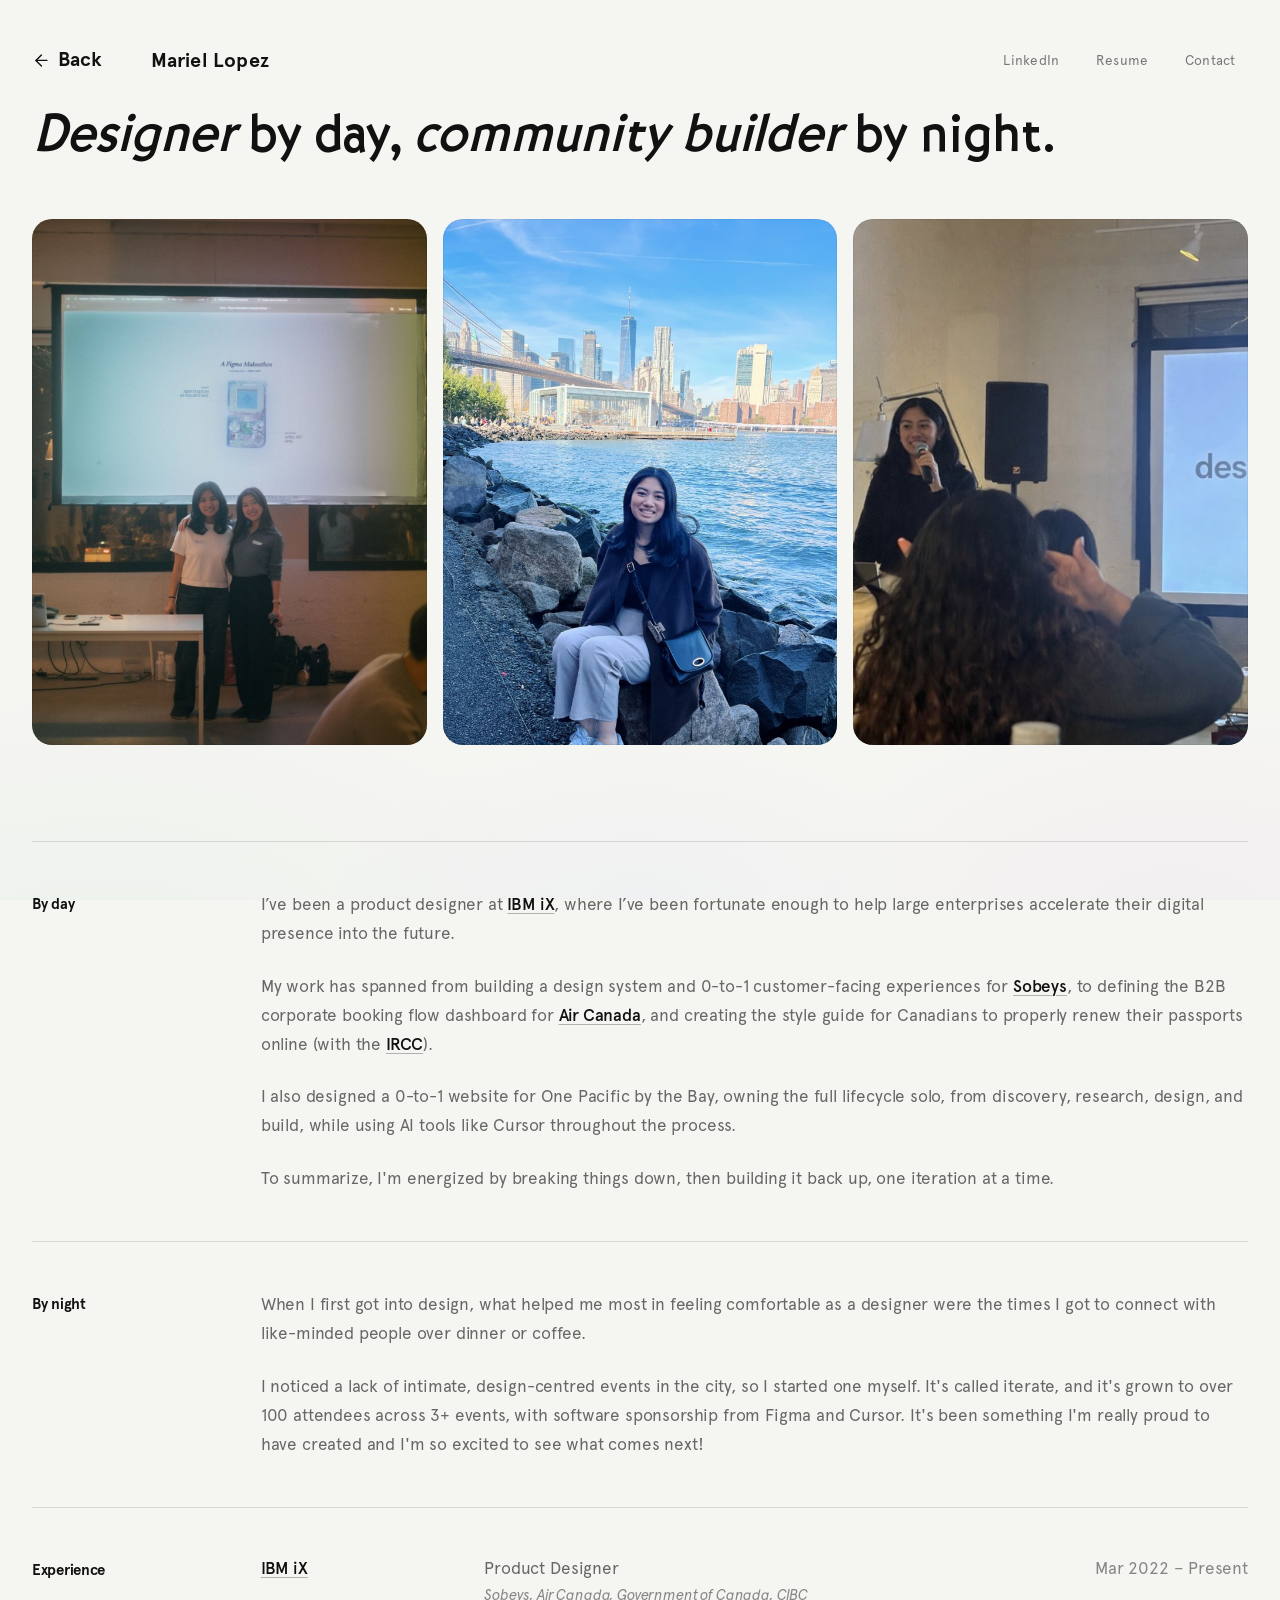
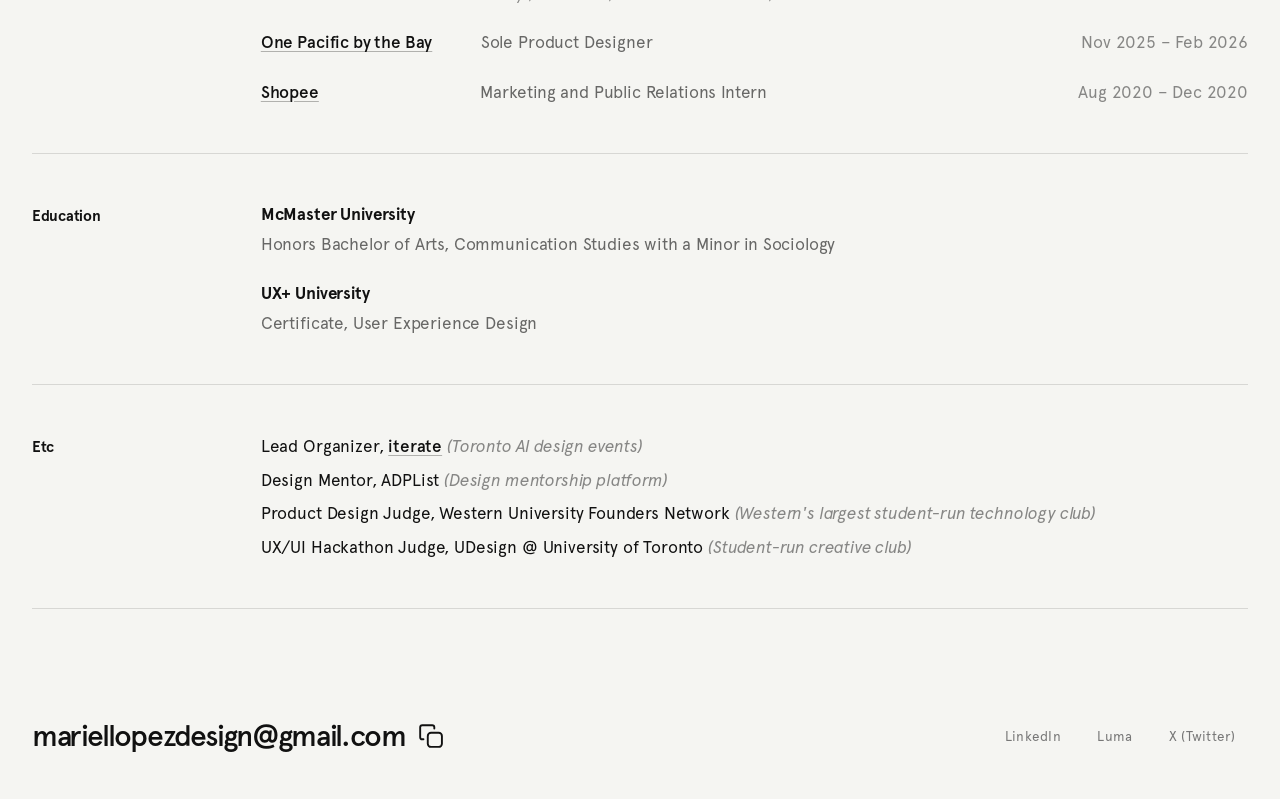
==== commit 46e3e77c: "Link Sobeys, Air Canada, and IRCC in the About By day copy. Co-authored-by: Cursor <cursoragent@curs" ====
--- a/about.html
+++ b/about.html
@@ -536,7 +536,7 @@
         <h2 class="about-block-label" id="about-by-day">By day</h2>
         <div class="about-block-body about-copy">
           <p>I’ve been a product designer at <a href="https://www.ibm.com/consulting/ibmix" target="_blank" rel="noopener noreferrer">IBM iX</a>, where I’ve been fortunate enough to help large enterprises accelerate their digital presence into the future.</p>
-          <p>My work has spanned from building a design system and 0-to-1 customer-facing experiences for Sobeys, to defining the B2B corporate booking flow dashboard for Air Canada, and creating the style guide for Canadians to properly renew their passports online (with the Immigration, Refugees and Citizenship Canada).</p>
+          <p>My work has spanned from building a design system and 0-to-1 customer-facing experiences for <a href="https://www.sobeys.com" target="_blank" rel="noopener noreferrer">Sobeys</a>, to defining the B2B corporate booking flow dashboard for <a href="https://www.aircanada.com" target="_blank" rel="noopener noreferrer">Air Canada</a>, and creating the style guide for Canadians to properly renew their passports online (with the <a href="https://www.canada.ca/en/immigration-refugees-citizenship/news/2026/07/canada-expands-online-passport-renewal-to-all-eligible-adults.html" target="_blank" rel="noopener noreferrer">IRCC</a>).</p>
           <p>I also designed a 0-to-1 website for One Pacific by the Bay, owning the full lifecycle solo, from discovery, research, design, and build, while using AI tools like Cursor throughout the process.</p>
           <p>To summarize, I'm energized by breaking things down, then building it back up, one iteration at a time.</p>
         </div>
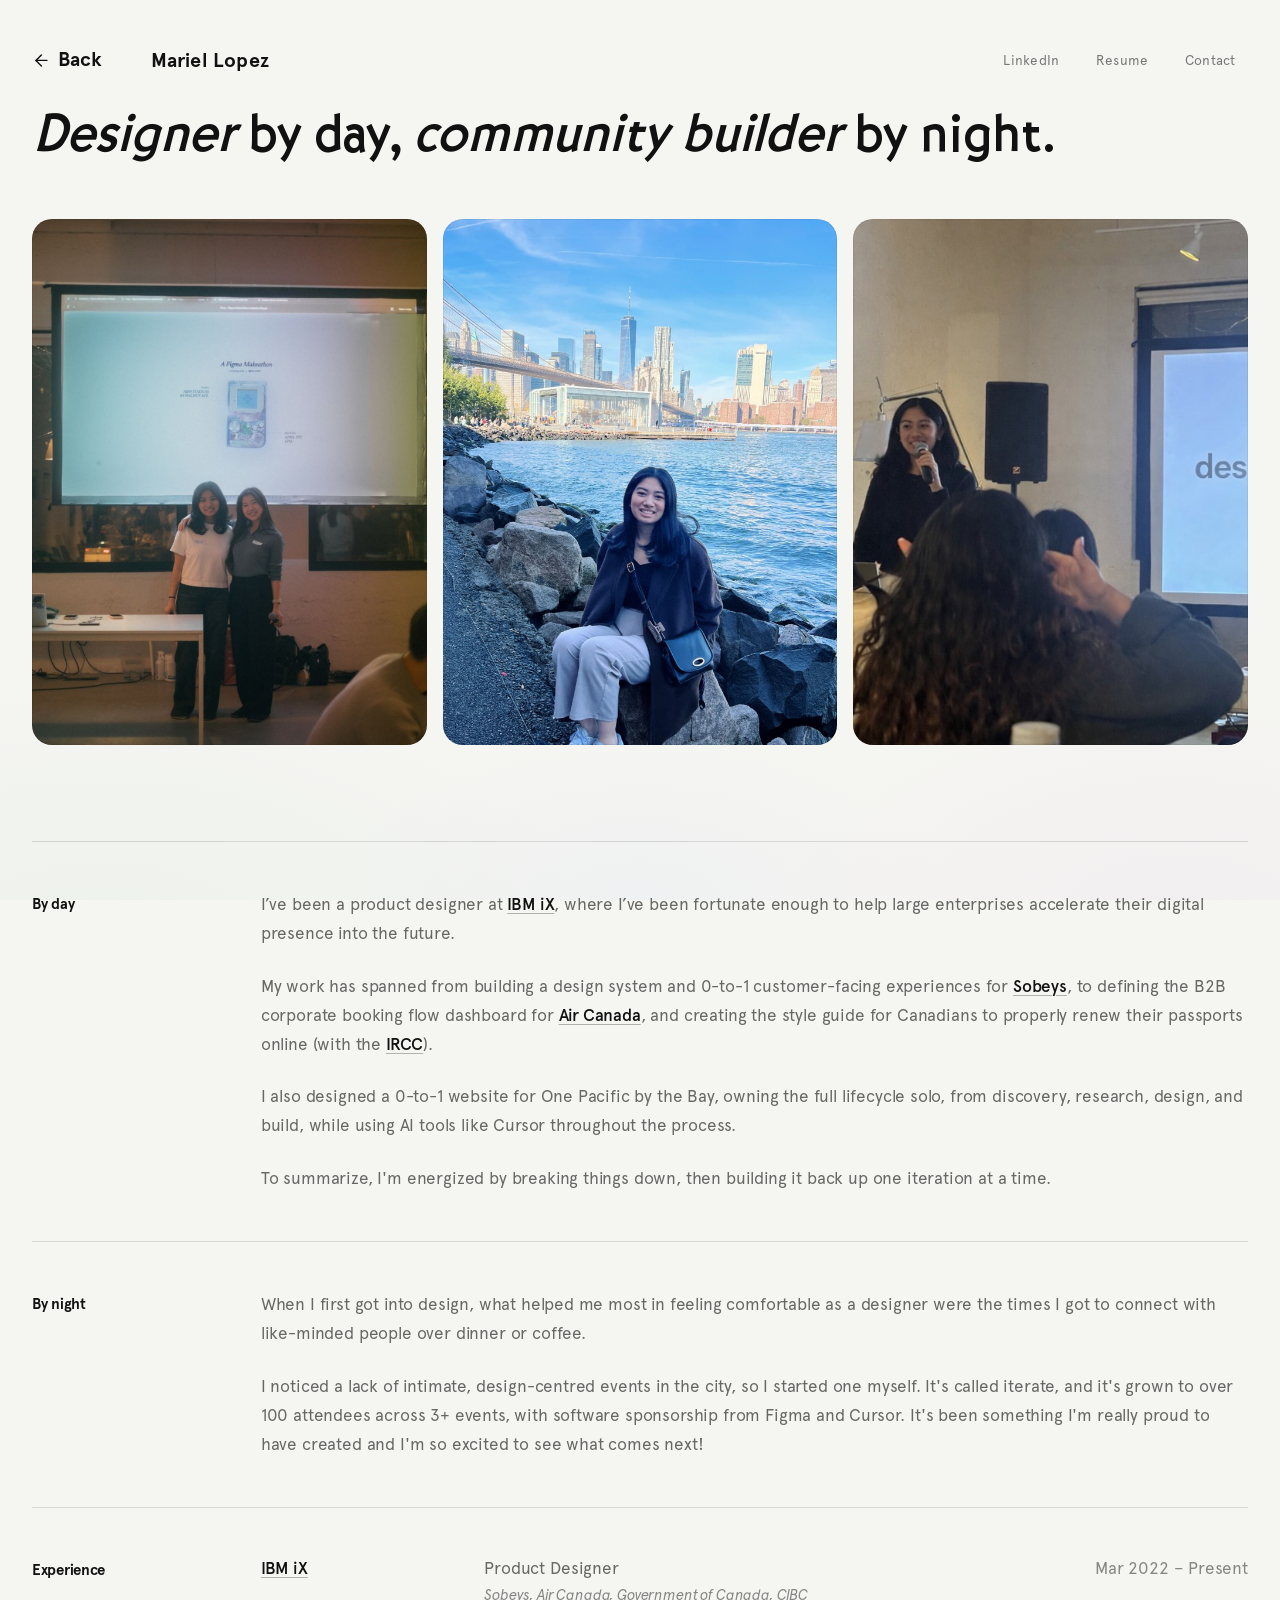
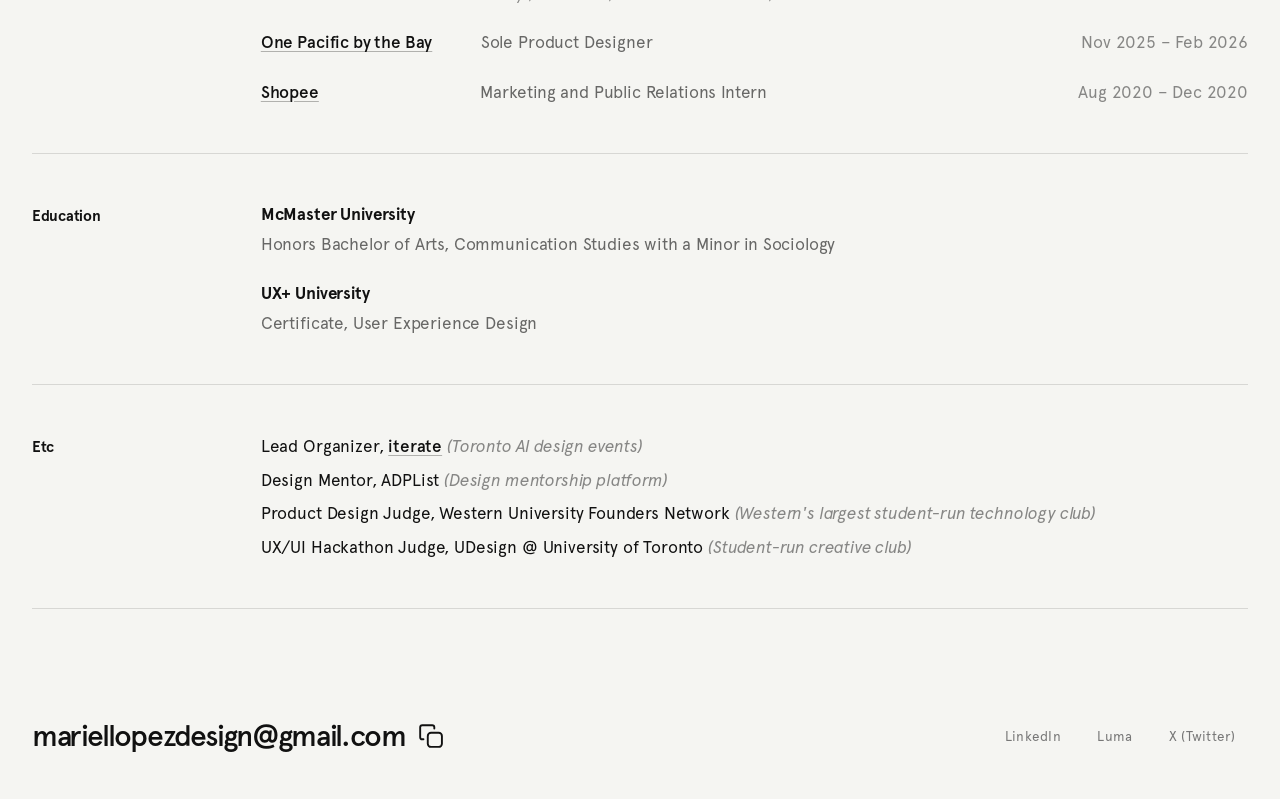
==== commit 3116bc2e: "Tweak punctuation in the About By day summary line. Co-authored-by: Cursor <cursoragent@cursor.com>" ====
--- a/about.html
+++ b/about.html
@@ -538,7 +538,7 @@
           <p>I’ve been a product designer at <a href="https://www.ibm.com/consulting/ibmix" target="_blank" rel="noopener noreferrer">IBM iX</a>, where I’ve been fortunate enough to help large enterprises accelerate their digital presence into the future.</p>
           <p>My work has spanned from building a design system and 0-to-1 customer-facing experiences for <a href="https://www.sobeys.com" target="_blank" rel="noopener noreferrer">Sobeys</a>, to defining the B2B corporate booking flow dashboard for <a href="https://www.aircanada.com" target="_blank" rel="noopener noreferrer">Air Canada</a>, and creating the style guide for Canadians to properly renew their passports online (with the <a href="https://www.canada.ca/en/immigration-refugees-citizenship/news/2026/07/canada-expands-online-passport-renewal-to-all-eligible-adults.html" target="_blank" rel="noopener noreferrer">IRCC</a>).</p>
           <p>I also designed a 0-to-1 website for One Pacific by the Bay, owning the full lifecycle solo, from discovery, research, design, and build, while using AI tools like Cursor throughout the process.</p>
-          <p>To summarize, I'm energized by breaking things down, then building it back up, one iteration at a time.</p>
+          <p>To summarize, I'm energized by breaking things down, then building it back up one iteration at a time.</p>
         </div>
       </section>
 
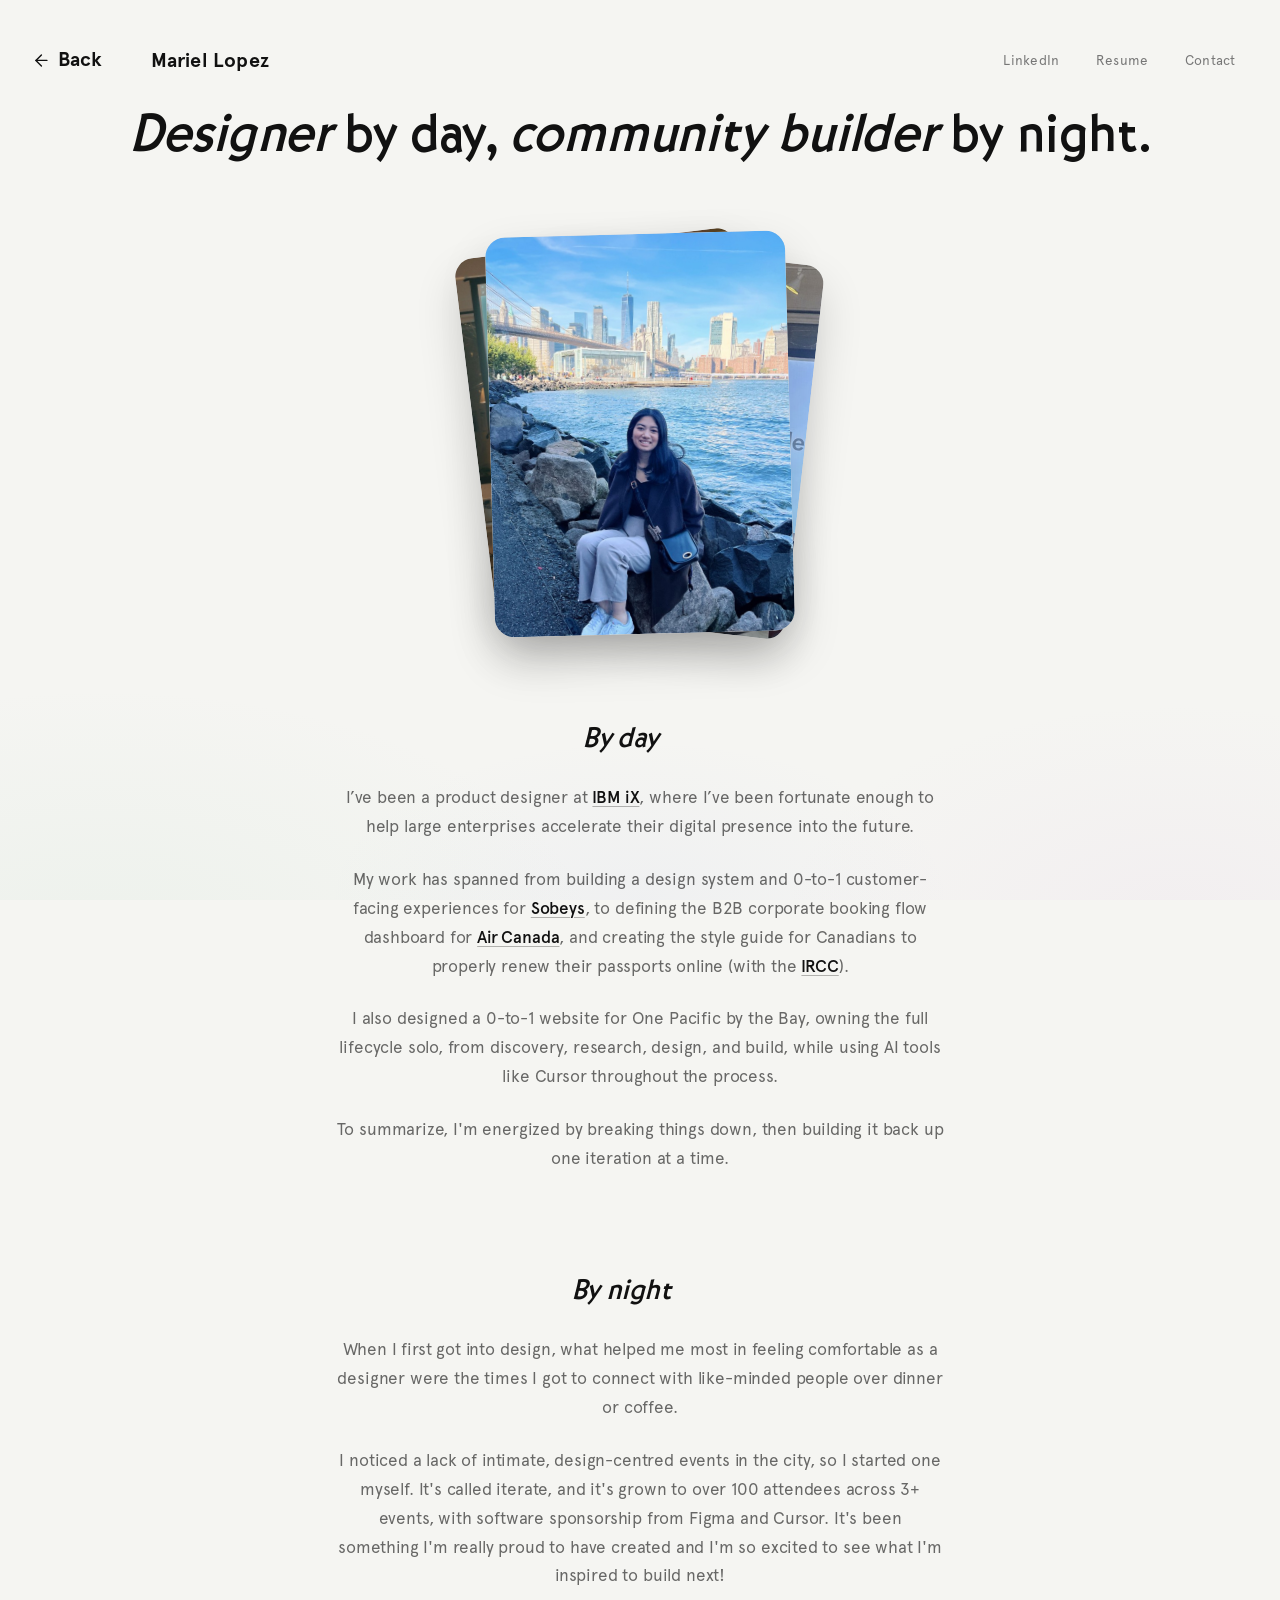
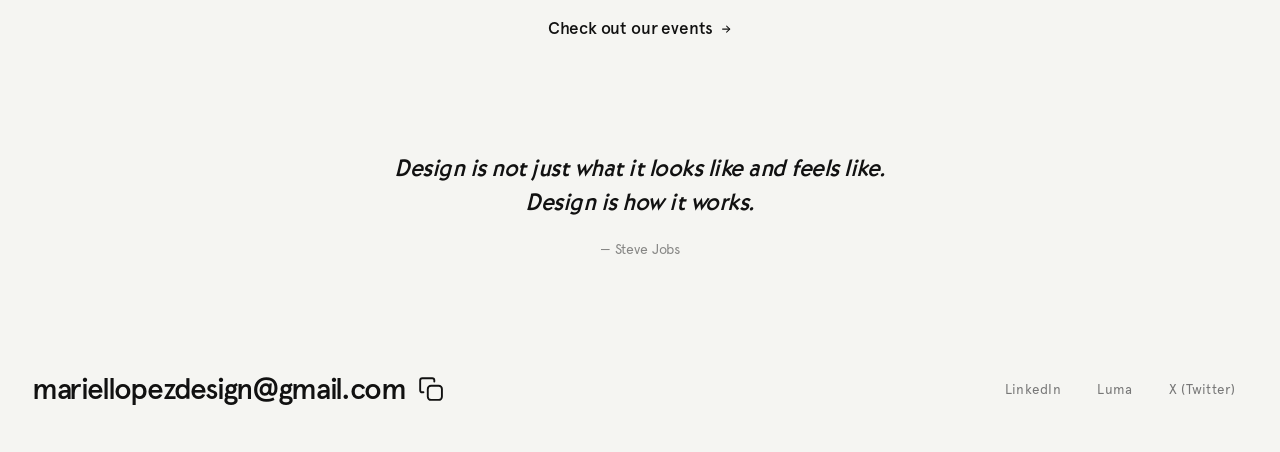
==== commit bb4f9ac0: "Publish the stacked About album, centered bio, and iterate CTA. Co-authored-by: Cursor <cursoragent@" ====
--- a/about.html
+++ b/about.html
@@ -57,12 +57,13 @@
     .about-lead {
       width: 100%;
       margin: 0 0 var(--space-48);
+      text-align: center;
     }
 
     .about-lead > h1.hero-title {
       display: block;
       max-width: 18ch;
-      margin: 0;
+      margin: 0 auto;
       font-family: var(--display-serif);
       font-size: clamp(2.25rem, 5vw, 3.5rem);
       font-weight: 500;
@@ -77,31 +78,42 @@
       font-weight: 500;
     }
 
-    /* ── Photo gallery ── */
+    /* ── Photo album ── */
+    .about-album {
+      position: relative;
+      width: 100%;
+      max-width: 820px;
+      margin: 0 auto var(--space-16);
+    }
+
     .about-photos {
-      display: grid;
-      grid-template-columns: repeat(3, minmax(0, 1fr));
-      gap: var(--space-16);
-      align-items: stretch;
-      margin: 0 0 clamp(var(--space-64), 8vw, var(--space-96));
-      min-width: 0;
+      position: relative;
+      display: block;
+      width: 100%;
+      height: clamp(300px, 44vw, 430px);
+      margin: 0;
     }
 
     .about-photo {
-      position: relative;
+      position: absolute;
+      left: 50%;
+      top: 50%;
+      width: min(46%, 300px);
       margin: 0;
+      border: 0;
       border-radius: 20px;
       overflow: hidden;
       aspect-ratio: 3 / 4;
-      width: 100%;
-      min-height: 0;
       background: var(--about-photo-bg, #ddd);
-      isolation: isolate;
-      transform: translate3d(0, 0, 0);
-      box-shadow: 0 0 0 0 transparent;
-      transition:
-        transform 0.55s cubic-bezier(0.22, 1, 0.36, 1),
-        box-shadow 0.55s cubic-bezier(0.22, 1, 0.36, 1);
+      box-shadow: 0 22px 48px rgba(17, 17, 17, 0.16);
+      cursor: pointer;
+      transform-origin: center center;
+      transition: transform 0.55s cubic-bezier(0.22, 1, 0.36, 1);
+    }
+
+    .about-photo::after,
+    html.dark-theme .about-photo::after {
+      display: none;
     }
 
     .about-photo img {
@@ -110,81 +122,204 @@
       object-fit: cover;
       object-position: center top;
       display: block;
-      transform: scale(1.001);
-      transition: transform 0.7s cubic-bezier(0.22, 1, 0.36, 1);
-    }
-
-    .about-photos > *:nth-child(3) img {
-      object-position: 22% 38%;
-    }
-
-    .about-photo::after {
-      content: "";
+      pointer-events: none;
+    }
+
+    .about-photo-caption {
       position: absolute;
-      inset: 0;
-      border-radius: inherit;
-      box-shadow: inset 0 0 0 1px rgba(0, 0, 0, 0.06);
+      left: 50%;
+      right: auto;
+      bottom: 14px;
+      z-index: 2;
+      width: max-content;
+      max-width: calc(100% - 24px);
+      margin: 0;
+      padding: 8px 12px;
+      border-radius: 8px;
+      font-family: var(--mono-serif);
+      font-size: 13px;
+      font-weight: 500;
+      letter-spacing: -0.02em;
+      line-height: 1.3;
+      text-align: center;
+      color: #fff;
+      background: #111;
+      transform: translateX(-50%);
+      opacity: 0;
       pointer-events: none;
+      transition: opacity 0.22s ease;
+    }
+
+    .about-photo:hover .about-photo-caption,
+    .about-photo:focus .about-photo-caption,
+    .about-photo:focus-visible .about-photo-caption {
+      opacity: 1;
+    }
+
+    .about-photos > *:nth-child(1) img { object-position: center 58%; }
+    .about-photos > *:nth-child(2) img { object-position: center 52%; }
+    .about-photos > *:nth-child(3) img { object-position: 18% 32%; }
+
+    .about-photo[data-slot="front"] {
+      z-index: 3;
+      transform: translate(-50%, -50%) rotate(-1.5deg) scale(1);
+    }
+
+    .about-photo[data-slot="left"] {
+      z-index: 1;
+      transform: translate(-58%, -51%) rotate(-7deg) scale(0.94);
+    }
+
+    .about-photo[data-slot="right"] {
       z-index: 2;
-      transition: box-shadow 0.55s cubic-bezier(0.22, 1, 0.36, 1);
+      transform: translate(-42%, -49%) rotate(6.5deg) scale(0.94);
     }
 
     @media (hover: hover) and (pointer: fine) {
-      .about-photo:hover {
-        z-index: 3;
-        transform: translate3d(0, -8px, 0);
-        box-shadow:
-          0 18px 40px rgba(0, 0, 0, 0.12),
-          0 4px 12px rgba(0, 0, 0, 0.06);
-      }
-
-      .about-photo:hover img {
-        transform: scale(1.04);
-      }
-
-      .about-photo:hover::after {
-        box-shadow: inset 0 0 0 1px rgba(0, 0, 0, 0.1);
-      }
-    }
-
-    /* ── Two-column bio ── */
+      .about-photos:hover .about-photo[data-slot="front"],
+      .about-photos:focus-within .about-photo[data-slot="front"] {
+        transform: translate(-50%, -50%) rotate(-1.5deg) scale(1.04);
+      }
+
+      .about-photos:hover .about-photo[data-slot="left"],
+      .about-photos:focus-within .about-photo[data-slot="left"] {
+        transform: translate(-118%, -52%) rotate(-11deg) scale(0.88);
+      }
+
+      .about-photos:hover .about-photo[data-slot="right"],
+      .about-photos:focus-within .about-photo[data-slot="right"] {
+        transform: translate(18%, -48%) rotate(10deg) scale(0.88);
+      }
+    }
+
+    html.dark-theme .about-photo {
+      box-shadow: 0 22px 48px rgba(0, 0, 0, 0.45);
+    }
+
+    .about-album-controls {
+      position: relative;
+      display: flex;
+      justify-content: center;
+      gap: var(--space-16);
+      margin: var(--space-8) 0 0;
+      min-height: 2.25em;
+      opacity: 0;
+      pointer-events: none;
+      transition: opacity 0.22s ease;
+    }
+
+    .about-photos:hover ~ .about-album-controls,
+    .about-album:focus-within .about-album-controls,
+    .about-album-controls:hover,
+    .about-album-controls:focus-within {
+      opacity: 1;
+      pointer-events: auto;
+    }
+
+    @media (hover: none) {
+      .about-album-controls {
+        opacity: 1;
+        pointer-events: auto;
+      }
+
+      .about-photo[data-slot="left"] {
+        transform: translate(-96%, -52%) rotate(-10deg) scale(0.86);
+      }
+
+      .about-photo[data-slot="right"] {
+        transform: translate(-4%, -48%) rotate(9deg) scale(0.86);
+      }
+    }
+
+    .about-album-btn {
+      appearance: none;
+      border: 0;
+      background: transparent;
+      padding: 8px 4px;
+      border-radius: 4px;
+      font-family: var(--mono-serif);
+      font-size: 14px;
+      font-weight: 500;
+      letter-spacing: -0.02em;
+      color: var(--page-ink);
+      cursor: pointer;
+    }
+
+    .about-album-btn:hover {
+      color: var(--page-ink);
+      text-decoration: underline;
+      text-underline-offset: 3px;
+    }
+
+    .about-album-btn:focus-visible {
+      color: var(--page-ink);
+      outline: 2px solid var(--page-ink);
+      outline-offset: 3px;
+    }
+
+    /* ── Bio ── */
     .about-bio {
       display: flex;
       flex-direction: column;
-      gap: 0;
+      align-items: center;
       width: 100%;
+      max-width: 38rem;
+      margin: 0 auto;
+      text-align: center;
     }
 
     .about-block {
-      display: grid;
-      grid-template-columns: var(--about-label-col) minmax(0, 1fr);
-      column-gap: clamp(32px, 6vw, 80px);
-      row-gap: var(--space-16);
+      display: flex;
+      flex-direction: column;
+      align-items: center;
+      width: 100%;
       padding: var(--space-48) 0;
-      border-top: 1px solid var(--divider-color, rgba(0, 0, 0, 0.12));
-    }
-
-    .about-block:last-of-type {
-      border-bottom: 1px solid var(--divider-color, rgba(0, 0, 0, 0.12));
+    }
+
+    .about-block:first-of-type {
+      padding-top: var(--space-8);
     }
 
     .about-block-label {
-      font-family: var(--mono-serif);
-      font-size: 15px;
-      font-weight: 600;
+      font-family: var(--display-serif);
+      font-size: clamp(1.35rem, 2.5vw, 1.85rem);
+      font-style: italic;
+      font-weight: 500;
       letter-spacing: -0.02em;
       color: var(--page-ink);
-      padding-top: 2px;
+      margin-bottom: var(--space-16);
+      white-space: nowrap;
+    }
+
+    .about-block-emoji {
+      font-size: 0.72em;
+      font-style: normal;
+      font-weight: 400;
+      line-height: 1;
+      margin-left: 0.3em;
+      opacity: 0;
+      transition: opacity 180ms ease;
+      pointer-events: none;
+    }
+
+    .about-block:hover .about-block-emoji,
+    .about-block:focus-within .about-block-emoji {
+      opacity: 1;
+    }
+
+    @media (prefers-reduced-motion: reduce) {
+      .about-block-emoji {
+        transition: none;
+      }
     }
 
     .about-block-body {
       min-width: 0;
       width: 100%;
-      max-width: none;
     }
 
     .about-copy p {
-      margin: 0;
+      margin: 0 auto;
       font-family: var(--mono-serif);
       font-size: var(--body-font-size, 16px);
       font-weight: 400;
@@ -198,9 +333,7 @@
       margin-top: var(--space-24);
     }
 
-    .about-copy a,
-    .about-job-org a,
-    .about-etc-item a {
+    .about-copy a {
       color: var(--page-ink);
       font-weight: 500;
       text-decoration: underline;
@@ -209,147 +342,63 @@
       text-decoration-color: rgba(0, 0, 0, 0.28);
     }
 
-    .about-copy a:hover,
-    .about-job-org a:hover,
-    .about-etc-item a:hover {
+    .about-copy a:hover {
       text-decoration-color: currentColor;
     }
 
-    .about-list {
-      list-style: none;
-      display: flex;
-      flex-direction: column;
-      gap: var(--space-24);
-    }
-
-    .about-job {
-      display: grid;
-      grid-template-columns: minmax(6.5rem, 0.34fr) minmax(0, 1fr) auto;
-      column-gap: var(--space-24);
-      row-gap: 4px;
-      align-items: baseline;
-    }
-
-    .about-job-org,
-    .about-job-role,
-    .about-job-dates {
+    .about-cta {
+      margin: var(--space-24) 0 0;
+    }
+
+    .about-copy .about-cta a {
+      display: inline-flex;
+      align-items: center;
+      gap: 0.4em;
+      font-weight: 500;
+      color: var(--page-ink);
+      text-decoration: none;
+    }
+
+    .about-cta-arrow {
+      width: 0.72em;
+      height: 0.72em;
+      flex-shrink: 0;
+    }
+
+    .about-copy .about-cta a:focus-visible {
+      outline: 2px solid var(--page-ink);
+      outline-offset: 3px;
+      border-radius: 2px;
+    }
+
+    .about-quote {
+      width: 100%;
+      max-width: 32rem;
+      margin: var(--space-64) auto 0;
+      text-align: center;
+    }
+
+    .about-quote blockquote {
+      margin: 0;
+    }
+
+    .about-quote blockquote p {
+      font-family: var(--display-serif);
+      font-size: clamp(1.2rem, 2.2vw, 1.55rem);
+      font-style: italic;
+      font-weight: 500;
+      line-height: 1.35;
+      letter-spacing: -0.02em;
+      color: var(--page-ink);
+      text-wrap: pretty;
+    }
+
+    .about-quote figcaption {
+      margin-top: var(--space-16);
       font-family: var(--mono-serif);
-      font-size: var(--body-font-size, 16px);
-      line-height: 1.5;
-    }
-
-    .about-job-org {
-      font-weight: 600;
-      color: var(--page-ink);
-    }
-
-    .about-job-role {
+      font-size: 14px;
       font-weight: 400;
-      color: var(--about-ink-soft);
-    }
-
-    .about-job-dates {
-      font-weight: 400;
-      color: var(--about-ink-muted);
-      white-space: nowrap;
       letter-spacing: -0.01em;
-    }
-
-    .about-job-meta {
-      grid-column: 2 / -1;
-      font-family: var(--mono-serif);
-      font-size: 0.92em;
-      font-style: italic;
-      font-weight: 400;
-      color: var(--about-ink-muted);
-      line-height: 1.45;
-    }
-
-    .about-edu {
-      display: flex;
-      flex-direction: column;
-      gap: 4px;
-    }
-
-    .about-edu-school {
-      font-family: var(--mono-serif);
-      font-size: var(--body-font-size, 16px);
-      font-weight: 600;
-      line-height: 1.5;
-      color: var(--page-ink);
-    }
-
-    .about-edu-row {
-      display: flex;
-      justify-content: space-between;
-      align-items: baseline;
-      gap: var(--space-24);
-    }
-
-    .about-edu-degree {
-      font-family: var(--mono-serif);
-      font-size: var(--body-font-size, 16px);
-      font-weight: 400;
-      line-height: 1.5;
-      color: var(--about-ink-soft);
-      min-width: 0;
-    }
-
-    .about-edu-dates {
-      font-family: var(--mono-serif);
-      font-size: var(--body-font-size, 16px);
-      font-weight: 400;
-      color: var(--about-ink-muted);
-      white-space: nowrap;
-    }
-
-    .about-job-note {
-      font-style: italic;
-      font-weight: 400;
-      color: var(--about-ink-muted);
-    }
-
-    .about-etc-list {
-      list-style: none;
-      display: flex;
-      flex-direction: column;
-      gap: 0.45em;
-    }
-
-    .about-etc-item {
-      font-family: var(--mono-serif);
-      font-size: var(--body-font-size, 16px);
-      font-weight: 400;
-      line-height: 1.55;
-      color: var(--page-ink);
-    }
-
-    .about-etc-item em {
-      font-style: italic;
-      font-weight: 400;
-      color: var(--about-ink-muted);
-    }
-
-    .about-entry-title {
-      font-family: var(--mono-serif);
-      font-size: var(--body-font-size, 16px);
-      font-weight: 500;
-      line-height: 1.5;
-      color: var(--page-ink);
-    }
-
-    .about-entry-sub {
-      font-family: var(--mono-serif);
-      font-size: var(--body-font-size, 16px);
-      font-weight: 400;
-      font-style: italic;
-      line-height: 1.5;
-      color: var(--about-ink-muted);
-    }
-
-    .about-entry-clients {
-      flex-basis: 100%;
-      font-style: normal;
       color: var(--about-ink-muted);
     }
 
@@ -372,35 +421,25 @@
       transform: none;
     }
 
-    .about-photos.about-reveal.is-visible .about-photo:nth-child(1) { transition-delay: 0ms; }
-    .about-photos.about-reveal.is-visible .about-photo:nth-child(2) { transition-delay: 80ms; }
-    .about-photos.about-reveal.is-visible .about-photo:nth-child(3) { transition-delay: 160ms; }
-
-    .about-photos .about-photo {
+    .about-album.about-reveal {
       opacity: 0;
-      transform: translate3d(0, 24px, 0);
-      transition:
-        opacity 0.75s cubic-bezier(0.22, 1, 0.36, 1),
-        transform 0.75s cubic-bezier(0.22, 1, 0.36, 1),
-        box-shadow 0.55s cubic-bezier(0.22, 1, 0.36, 1);
-    }
-
-    .about-photos.is-visible .about-photo {
+      transform: translate3d(0, 28px, 0);
+    }
+
+    .about-album.about-reveal.is-visible {
       opacity: 1;
       transform: none;
     }
 
-    @media (hover: hover) and (pointer: fine) {
-      .about-photos.is-visible .about-photo:hover {
-        transform: translate3d(0, -8px, 0);
-      }
-    }
-
     @media (prefers-reduced-motion: reduce) {
       .about-reveal,
-      .about-photos .about-photo {
+      .about-album.about-reveal {
         opacity: 1 !important;
         transform: none !important;
+        transition: none !important;
+      }
+
+      .about-photo {
         transition: none !important;
       }
     }
@@ -412,46 +451,27 @@
       }
 
       .about-photos {
-        grid-template-columns: 1fr;
-        gap: var(--space-16);
+        height: clamp(280px, 68vw, 400px);
       }
 
       .about-photo {
-        aspect-ratio: 4 / 5;
-      }
-
-      .about-photos > *:nth-child(1) img { object-position: center 58%; }
-      .about-photos > *:nth-child(2) img { object-position: center 52%; }
-      .about-photos > *:nth-child(3) img { object-position: 18% 32%; }
+        width: min(58%, 240px);
+      }
+
+      @media (hover: hover) and (pointer: fine) {
+        .about-photos:hover .about-photo[data-slot="left"],
+        .about-photos:focus-within .about-photo[data-slot="left"] {
+          transform: translate(-102%, -52%) rotate(-10deg) scale(0.86);
+        }
+
+        .about-photos:hover .about-photo[data-slot="right"],
+        .about-photos:focus-within .about-photo[data-slot="right"] {
+          transform: translate(2%, -48%) rotate(9deg) scale(0.86);
+        }
+      }
 
       .about-block {
-        grid-template-columns: 1fr;
         padding: var(--space-32) 0;
-        row-gap: var(--space-12);
-      }
-
-      .about-job {
-        grid-template-columns: 1fr auto;
-      }
-
-      .about-job-role {
-        grid-column: 1 / 2;
-      }
-
-      .about-job-dates {
-        grid-column: 2;
-        grid-row: 1;
-      }
-
-      .about-job-meta {
-        grid-column: 1 / -1;
-      }
-    }
-
-    @media (max-width: 640px) {
-      .about-job-dates {
-        white-space: normal;
-        text-align: right;
       }
     }
   </style>
@@ -519,21 +539,30 @@
       </h1>
     </div>
 
-    <div class="about-photos about-reveal">
-      <figure class="about-photo">
-        <img src="about-img.jpeg" alt="Two people in front of a screen showing a Figma Makeathon presentation." loading="eager" />
-      </figure>
-      <figure class="about-photo">
-        <img src="photo-mariel.jpg" alt="Portrait with the Brooklyn Bridge and Manhattan skyline in the background." loading="eager" />
-      </figure>
-      <figure class="about-photo">
-        <img src="design-event.png" alt="Speaking at a design-a-thon in front of a projected presentation screen." loading="eager" />
-      </figure>
+    <div class="about-album about-reveal" aria-label="Photo album">
+      <div class="about-photos" id="about-photos" tabindex="0">
+        <figure class="about-photo" data-slot="left" tabindex="0">
+          <img src="about-img.jpeg" alt="Two people in front of a screen showing a Figma Makeathon presentation." loading="eager" />
+          <figcaption class="about-photo-caption">My second designathon with my friend Lydia</figcaption>
+        </figure>
+        <figure class="about-photo" data-slot="front" tabindex="0">
+          <img src="photo-mariel.jpg" alt="Portrait with the Brooklyn Bridge and Manhattan skyline in the background." loading="eager" />
+          <figcaption class="about-photo-caption">Me in NYC!</figcaption>
+        </figure>
+        <figure class="about-photo" data-slot="right" tabindex="0">
+          <img src="design-event.png" alt="Speaking at a design-a-thon in front of a projected presentation screen." loading="eager" />
+          <figcaption class="about-photo-caption">My first designathon</figcaption>
+        </figure>
+      </div>
+      <div class="about-album-controls">
+        <button type="button" class="about-album-btn" data-album-prev aria-label="Previous photo">Previous</button>
+        <button type="button" class="about-album-btn" data-album-next aria-label="Next photo">Next</button>
+      </div>
     </div>
 
     <div class="about-bio">
       <section class="about-block about-reveal" aria-labelledby="about-by-day">
-        <h2 class="about-block-label" id="about-by-day">By day</h2>
+        <h2 class="about-block-label" id="about-by-day">By day <span class="about-block-emoji" aria-hidden="true">☀️</span></h2>
         <div class="about-block-body about-copy">
           <p>I’ve been a product designer at <a href="https://www.ibm.com/consulting/ibmix" target="_blank" rel="noopener noreferrer">IBM iX</a>, where I’ve been fortunate enough to help large enterprises accelerate their digital presence into the future.</p>
           <p>My work has spanned from building a design system and 0-to-1 customer-facing experiences for <a href="https://www.sobeys.com" target="_blank" rel="noopener noreferrer">Sobeys</a>, to defining the B2B corporate booking flow dashboard for <a href="https://www.aircanada.com" target="_blank" rel="noopener noreferrer">Air Canada</a>, and creating the style guide for Canadians to properly renew their passports online (with the <a href="https://www.canada.ca/en/immigration-refugees-citizenship/news/2026/07/canada-expands-online-passport-renewal-to-all-eligible-adults.html" target="_blank" rel="noopener noreferrer">IRCC</a>).</p>
@@ -543,65 +572,26 @@
       </section>
 
       <section class="about-block about-reveal" aria-labelledby="about-by-night">
-        <h2 class="about-block-label" id="about-by-night">By night</h2>
+        <h2 class="about-block-label" id="about-by-night">By night <span class="about-block-emoji" aria-hidden="true">🌙</span></h2>
         <div class="about-block-body about-copy">
           <p>When I first got into design, what helped me most in feeling comfortable as a designer were the times I got to connect with like-minded people over dinner or coffee.</p>
-          <p>I noticed a lack of intimate, design-centred events in the city, so I started one myself. It's called iterate, and it's grown to over 100 attendees across 3+ events, with software sponsorship from Figma and Cursor. It's been something I'm really proud to have created and I'm so excited to see what comes next!</p>
-        </div>
-      </section>
-
-      <section class="about-block about-reveal" aria-labelledby="about-experience">
-        <h2 class="about-block-label" id="about-experience">Experience</h2>
-        <div class="about-block-body">
-          <ul class="about-list">
-            <li class="about-job">
-              <p class="about-job-org"><a href="https://www.ibm.com/consulting/ibmix" target="_blank" rel="noopener noreferrer">IBM iX</a></p>
-              <p class="about-job-role">Product Designer</p>
-              <p class="about-job-dates">Mar 2022 – Present</p>
-              <p class="about-job-meta">Sobeys, Air Canada, Government of Canada, CIBC</p>
-            </li>
-            <li class="about-job">
-              <p class="about-job-org"><a href="https://onepacificbythebay.com/" target="_blank" rel="noopener noreferrer">One Pacific by the Bay</a></p>
-              <p class="about-job-role">Sole Product Designer</p>
-              <p class="about-job-dates">Nov 2025 – Feb 2026</p>
-            </li>
-            <li class="about-job">
-              <p class="about-job-org"><a href="https://shopee.com" target="_blank" rel="noopener noreferrer">Shopee</a></p>
-              <p class="about-job-role">Marketing and Public Relations Intern</p>
-              <p class="about-job-dates">Aug 2020 – Dec 2020</p>
-            </li>
-          </ul>
-        </div>
-      </section>
-
-      <section class="about-block about-reveal" aria-labelledby="about-education">
-        <h2 class="about-block-label" id="about-education">Education</h2>
-        <div class="about-block-body">
-          <ul class="about-list">
-            <li class="about-edu">
-              <p class="about-edu-school">McMaster University</p>
-              <p class="about-edu-degree">Honors Bachelor of Arts, Communication Studies with a Minor in Sociology</p>
-            </li>
-            <li class="about-edu">
-              <p class="about-edu-school">UX+ University</p>
-              <p class="about-edu-degree">Certificate, User Experience Design</p>
-            </li>
-          </ul>
-        </div>
-      </section>
-
-      <section class="about-block about-reveal" aria-labelledby="about-etc">
-        <h2 class="about-block-label" id="about-etc">Etc</h2>
-        <div class="about-block-body">
-          <ul class="about-etc-list">
-            <li class="about-etc-item">Lead Organizer, <a href="https://luma.com/iteratewithus" target="_blank" rel="noopener noreferrer">iterate</a> <em>(Toronto AI design events)</em></li>
-            <li class="about-etc-item">Design Mentor, ADPList <em>(Design mentorship platform)</em></li>
-            <li class="about-etc-item">Product Design Judge, Western University Founders Network <em>(Western's largest student-run technology club)</em></li>
-            <li class="about-etc-item">UX/UI Hackathon Judge, UDesign @ University of Toronto <em>(Student-run creative club)</em></li>
-          </ul>
+          <p>I noticed a lack of intimate, design-centred events in the city, so I started one myself. It's called iterate, and it's grown to over 100 attendees across 3+ events, with software sponsorship from Figma and Cursor. It's been something I'm really proud to have created and I'm so excited to see what I'm inspired to build next!</p>
+          <p class="about-cta">
+            <a class="link-hover" href="https://luma.com/iteratewithus" target="_blank" rel="noopener noreferrer">
+              Check out our events
+              <svg class="about-cta-arrow" xmlns="http://www.w3.org/2000/svg" viewBox="0 0 24 24" fill="none" stroke="currentColor" stroke-width="2" stroke-linecap="round" stroke-linejoin="round" aria-hidden="true"><path d="M5 12h14"/><path d="m13 6 6 6-6 6"/></svg>
+            </a>
+          </p>
         </div>
       </section>
     </div>
+
+    <figure class="about-quote about-reveal">
+      <blockquote>
+        <p>Design is not just what it looks like and feels like. Design is how it works.</p>
+      </blockquote>
+      <figcaption>— Steve Jobs</figcaption>
+    </figure>
 
   </main>
 
@@ -694,6 +684,57 @@
 
       nodes.forEach(function (el) { io.observe(el); });
     })();
+
+    (function () {
+      var root = document.getElementById('about-photos');
+      if (!root) return;
+      var photos = Array.prototype.slice.call(root.querySelectorAll('.about-photo'));
+      var n = photos.length;
+      if (!n) return;
+      var front = photos.findIndex(function (el) { return el.getAttribute('data-slot') === 'front'; });
+      if (front < 0) front = 0;
+
+      function apply() {
+        photos.forEach(function (el, i) {
+          var d = (i - front + n) % n;
+          var slot = d === 0 ? 'front' : d === 1 ? 'right' : 'left';
+          el.setAttribute('data-slot', slot);
+          el.setAttribute('aria-hidden', slot === 'front' ? 'false' : 'true');
+        });
+      }
+
+      function go(delta) {
+        front = (front + delta + n) % n;
+        apply();
+      }
+
+      apply();
+
+      root.addEventListener('click', function (event) {
+        var photo = event.target.closest('.about-photo');
+        if (!photo) return;
+        var index = photos.indexOf(photo);
+        if (index < 0) return;
+        if (index === front) go(1);
+        else {
+          front = index;
+          apply();
+        }
+      });
+
+      document.querySelector('[data-album-prev]').addEventListener('click', function () { go(-1); });
+      document.querySelector('[data-album-next]').addEventListener('click', function () { go(1); });
+
+      root.addEventListener('keydown', function (event) {
+        if (event.key === 'ArrowRight') {
+          event.preventDefault();
+          go(1);
+        } else if (event.key === 'ArrowLeft') {
+          event.preventDefault();
+          go(-1);
+        }
+      });
+    })();
   </script>
 </body>
 </html>
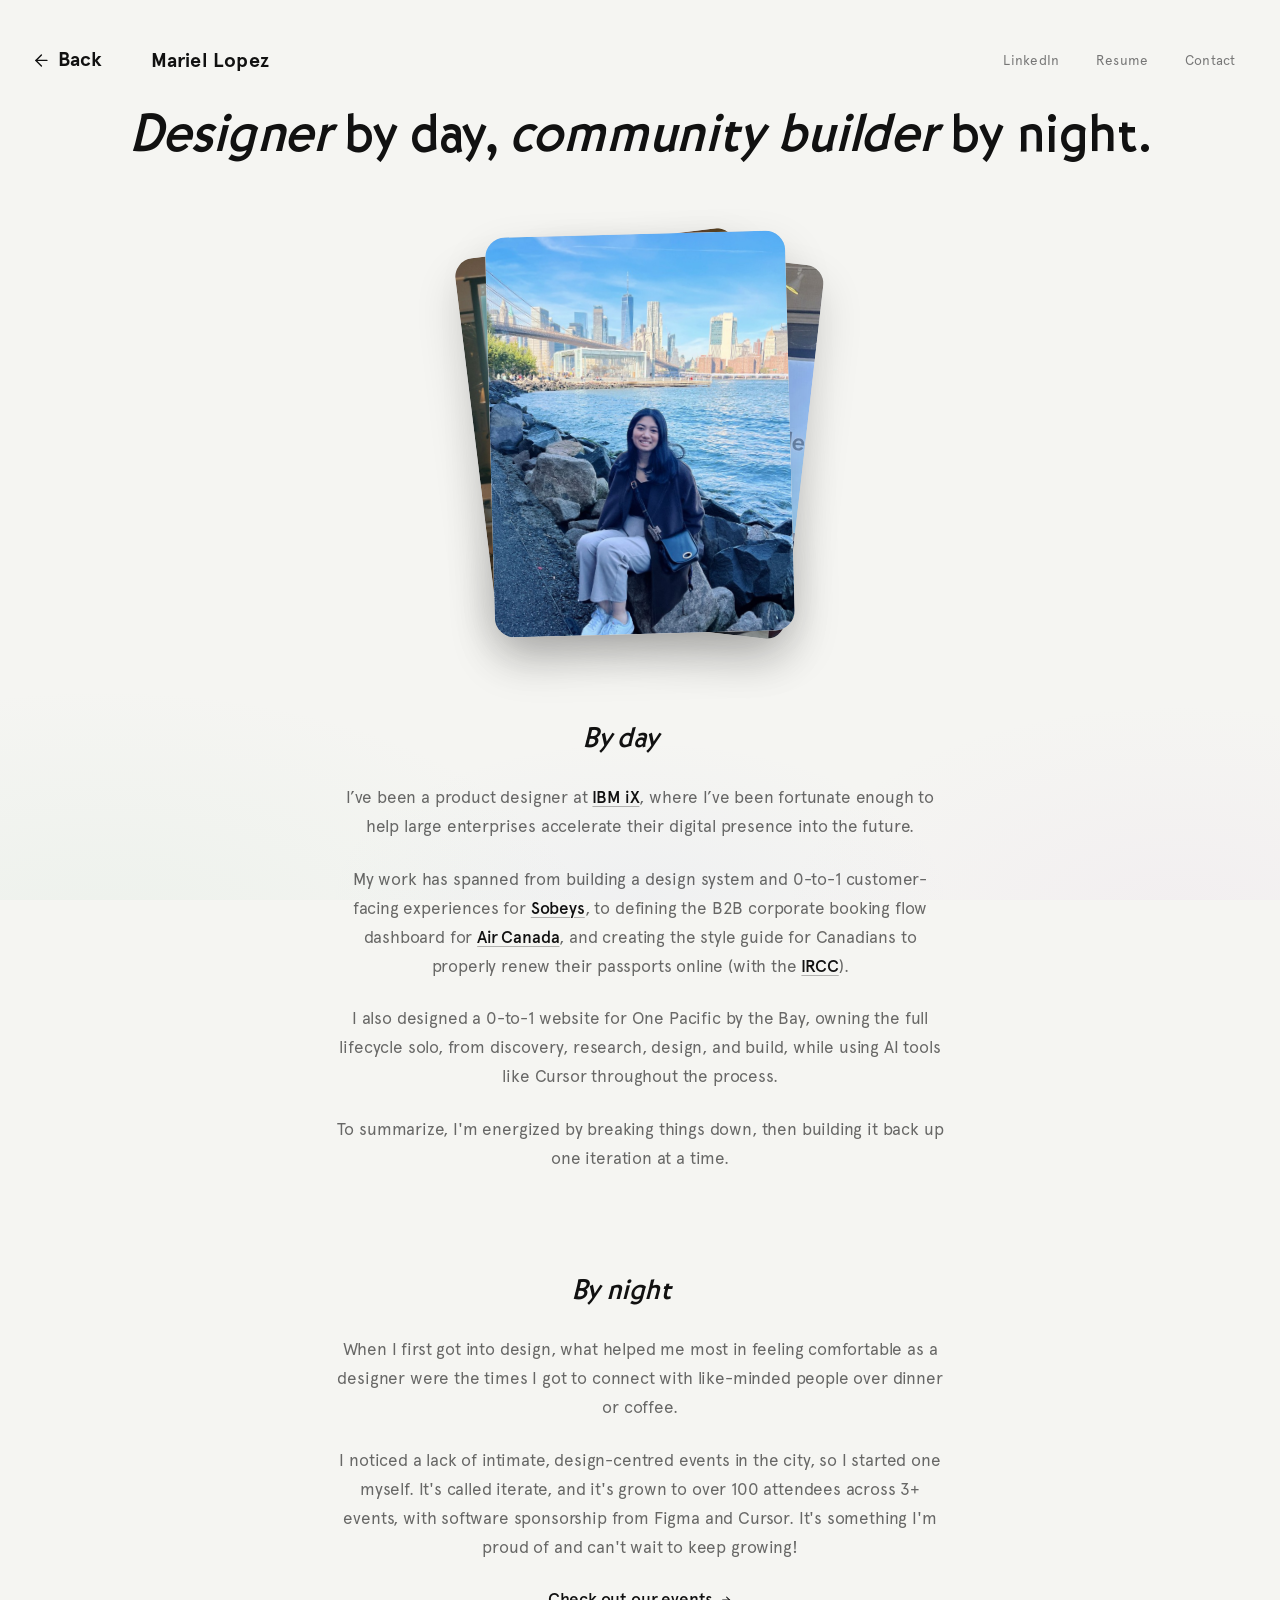
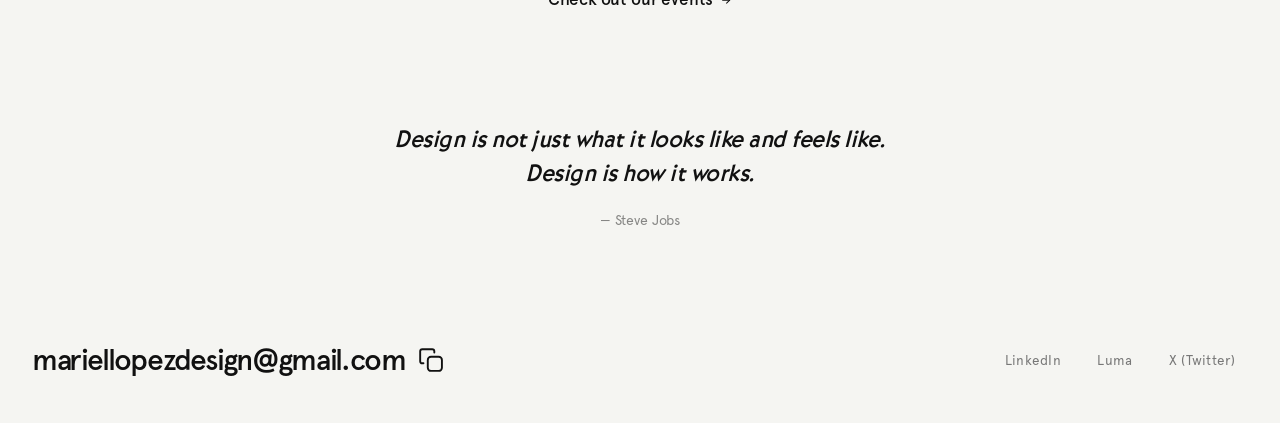
==== commit a3f98711: "Update the About By night iterate line. Co-authored-by: Cursor <cursoragent@cursor.com>" ====
--- a/about.html
+++ b/about.html
@@ -575,7 +575,7 @@
         <h2 class="about-block-label" id="about-by-night">By night <span class="about-block-emoji" aria-hidden="true">🌙</span></h2>
         <div class="about-block-body about-copy">
           <p>When I first got into design, what helped me most in feeling comfortable as a designer were the times I got to connect with like-minded people over dinner or coffee.</p>
-          <p>I noticed a lack of intimate, design-centred events in the city, so I started one myself. It's called iterate, and it's grown to over 100 attendees across 3+ events, with software sponsorship from Figma and Cursor. It's been something I'm really proud to have created and I'm so excited to see what I'm inspired to build next!</p>
+          <p>I noticed a lack of intimate, design-centred events in the city, so I started one myself. It's called iterate, and it's grown to over 100 attendees across 3+ events, with software sponsorship from Figma and Cursor. It's something I'm proud of and can't wait to keep growing!</p>
           <p class="about-cta">
             <a class="link-hover" href="https://luma.com/iteratewithus" target="_blank" rel="noopener noreferrer">
               Check out our events
--- a/theme.css
+++ b/theme.css
@@ -157,10 +157,6 @@
   background-attachment: fixed;
 }
 
-#pt-overlay {
-  background: var(--overlay-bg) !important;
-  transition-property: opacity, background-color;
-}
 
 /* ── Nav + footer links ── */
 .nav-contact-link:hover,
--- a/page-transitions.css
+++ b/page-transitions.css
@@ -1,21 +1,8 @@
-/* Soft gradient wipe — sitewide page transitions */
+/* Soft light from left-center — feathered bloom that fills the page */
 
 :root {
-  --pt-duration: 650ms;
-  --pt-ease: cubic-bezier(0.45, 0, 0.55, 1);
-  --pt-wipe-blur: 48px;
-  --pt-wipe-blur-active: 64px;
-  --pt-overlay-opacity-leave: 0.92;
-  --pt-gradient-light:
-    radial-gradient(ellipse 55% 70% at 18% 42%, rgba(232, 210, 190, 0.16) 0%, transparent 68%),
-    radial-gradient(ellipse 50% 60% at 72% 28%, rgba(232, 196, 208, 0.14) 0%, transparent 70%),
-    radial-gradient(ellipse 45% 55% at 48% 78%, rgba(212, 196, 168, 0.12) 0%, transparent 72%),
-    radial-gradient(ellipse 40% 50% at 88% 62%, rgba(248, 246, 242, 0.1) 0%, transparent 75%);
-  --pt-gradient-dark:
-    radial-gradient(ellipse 55% 70% at 18% 42%, rgba(42, 34, 72, 0.18) 0%, transparent 68%),
-    radial-gradient(ellipse 50% 60% at 72% 28%, rgba(61, 53, 104, 0.16) 0%, transparent 70%),
-    radial-gradient(ellipse 45% 55% at 48% 78%, rgba(18, 24, 46, 0.14) 0%, transparent 72%),
-    radial-gradient(ellipse 40% 50% at 88% 62%, rgba(30, 38, 72, 0.12) 0%, transparent 75%);
+  --pt-duration: 700ms;
+  --pt-ease: cubic-bezier(0.25, 0.08, 0.18, 1);
 }
 
 html[data-pt-phase="enter"],
@@ -26,75 +13,116 @@
 #pt-root {
   position: fixed;
   inset: 0;
-  z-index: 9990;
+  z-index: 2147483000;
   pointer-events: none;
   overflow: hidden;
+  contain: strict;
 }
 
 #pt-overlay {
   position: absolute;
   inset: 0;
-  background: var(--overlay-bg, #f5f5f2);
-  opacity: 0;
-  will-change: opacity;
-  transition: opacity var(--pt-duration) var(--pt-ease);
-}
-
+  overflow: hidden;
+  opacity: 0;
+  background: transparent;
+  transition: opacity 280ms var(--pt-ease);
+}
+
+#pt-overlay::after {
+  display: none;
+}
+
+#pt-bloom {
+  position: absolute;
+  top: 50%;
+  left: 25%;
+  width: 150vmax;
+  height: 150vmax;
+  transform: translate3d(-50%, -50%, 0) scale(0.2);
+  transform-origin: center center;
+  border-radius: 50%;
+  background: radial-gradient(
+    circle at 50% 50%,
+    #ffffff 0%,
+    rgba(255, 255, 255, 0.94) 14%,
+    rgba(255, 255, 255, 0.7) 30%,
+    rgba(255, 255, 255, 0.42) 46%,
+    rgba(255, 255, 255, 0.2) 62%,
+    rgba(255, 255, 255, 0.08) 76%,
+    rgba(255, 255, 255, 0.02) 88%,
+    rgba(255, 255, 255, 0) 100%
+  );
+  will-change: transform;
+  backface-visibility: hidden;
+}
+
+#pt-bloom::before,
+#pt-flare,
 #pt-gradient-wipe {
-  position: absolute;
-  top: -18%;
-  left: -35%;
-  width: 85%;
-  height: 136%;
-  background-image: var(--pt-gradient-light);
-  opacity: 0;
-  filter: blur(var(--pt-wipe-blur));
-  will-change: transform, opacity, filter;
-  transform: translate3d(-55%, -4%, 0) skewX(-3deg);
-  transition:
-    transform var(--pt-duration) var(--pt-ease),
-    opacity var(--pt-duration) var(--pt-ease),
-    filter var(--pt-duration) var(--pt-ease);
-}
-
-html.dark-theme #pt-gradient-wipe {
-  background-image: var(--pt-gradient-dark);
-}
-
-/* Leave */
-html[data-pt-phase="leave"] #pt-overlay {
-  opacity: var(--pt-overlay-opacity-leave);
-}
-
-html[data-pt-phase="leave"] #pt-gradient-wipe {
-  opacity: 0.14;
-  filter: blur(var(--pt-wipe-blur-active));
-  transform: translate3d(115%, 2%, 0) skewX(-3deg);
-}
-
-html[data-pt-phase="leave"] .pt-page-surface,
-html[data-pt-phase="leave"] .home-hero-mono.navbar,
-html[data-pt-phase="leave"] .page,
-html[data-pt-phase="leave"] .about-main,
-html[data-pt-phase="leave"] .etc-main,
-html[data-pt-phase="leave"] .project-page-container,
-html[data-pt-phase="leave"] .site-bottom {
-  opacity: 0;
-  transform: translate3d(0, 6px, 0);
-  transition:
-    opacity 280ms var(--pt-ease),
-    transform 280ms var(--pt-ease);
-}
-
-/* Enter — initial cover */
-html[data-pt-phase="enter"] #pt-overlay {
+  display: none;
+}
+
+html[data-pt-phase="leave"] #pt-overlay,
+html[data-pt-loading="1"] #pt-overlay {
   opacity: 1;
 }
 
-html[data-pt-phase="enter"] #pt-gradient-wipe {
-  opacity: 0.12;
-  filter: blur(var(--pt-wipe-blur));
-  transform: translate3d(-55%, -4%, 0) skewX(-3deg);
+html.pt-from-nav[data-pt-phase="enter"] #pt-overlay {
+  opacity: 1;
+  transition: none;
+}
+
+html[data-pt-phase="leave"] #pt-bloom,
+html[data-pt-loading="1"] #pt-bloom {
+  animation: pt-bloom-expand var(--pt-duration) linear forwards;
+}
+
+html.pt-from-nav[data-pt-phase="enter"] #pt-bloom {
+  transform: translate3d(-50%, -50%, 0) scale(2.35);
+  animation: none;
+}
+
+html[data-pt-phase="enter-wipe"] #pt-overlay {
+  opacity: 0;
+  transition: opacity 480ms var(--pt-ease);
+}
+
+html[data-pt-phase="enter-wipe"] #pt-bloom {
+  transform: translate3d(-50%, -50%, 0) scale(2.35);
+}
+
+html[data-pt-phase="enter-settle"] #pt-overlay,
+html[data-pt-phase="idle"] #pt-overlay {
+  opacity: 0;
+  transition: none;
+}
+
+html[data-pt-phase="enter-settle"] #pt-bloom,
+html[data-pt-phase="idle"] #pt-bloom {
+  animation: none;
+  transition: none;
+  transform: translate3d(-50%, -50%, 0) scale(0.2);
+}
+
+@keyframes pt-bloom-expand {
+  0% {
+    transform: translate3d(-50%, -50%, 0) scale(0.2);
+  }
+  18% {
+    transform: translate3d(-50%, -50%, 0) scale(0.48);
+  }
+  38% {
+    transform: translate3d(-50%, -50%, 0) scale(0.92);
+  }
+  58% {
+    transform: translate3d(-50%, -50%, 0) scale(1.38);
+  }
+  78% {
+    transform: translate3d(-50%, -50%, 0) scale(1.82);
+  }
+  100% {
+    transform: translate3d(-50%, -50%, 0) scale(2.35);
+  }
 }
 
 html[data-pt-phase="enter"] .pt-page-surface,
@@ -105,31 +133,15 @@
 html[data-pt-phase="enter"] .project-page-container,
 html[data-pt-phase="enter"] .site-bottom {
   opacity: 0;
-  transform: translate3d(0, 8px, 0);
-}
-
-/* Enter — wipe sweep */
-html[data-pt-phase="enter-wipe"] #pt-gradient-wipe {
-  opacity: 0.16;
-  filter: blur(var(--pt-wipe-blur-active));
-  transform: translate3d(115%, 2%, 0) skewX(-3deg);
-}
-
-html[data-pt-phase="enter-wipe"] #pt-overlay {
-  opacity: 0.35;
-}
-
-/* Enter — settle */
-html[data-pt-phase="enter-settle"] #pt-overlay {
-  opacity: 0;
-}
-
-html[data-pt-phase="enter-settle"] #pt-gradient-wipe {
-  opacity: 0;
-  filter: blur(var(--pt-wipe-blur));
-  transform: translate3d(125%, 4%, 0) skewX(-3deg);
-}
-
+}
+
+html[data-pt-phase="enter-wipe"] .pt-page-surface,
+html[data-pt-phase="enter-wipe"] .home-hero-mono.navbar,
+html[data-pt-phase="enter-wipe"] .page,
+html[data-pt-phase="enter-wipe"] .about-main,
+html[data-pt-phase="enter-wipe"] .etc-main,
+html[data-pt-phase="enter-wipe"] .project-page-container,
+html[data-pt-phase="enter-wipe"] .site-bottom,
 html[data-pt-phase="enter-settle"] .pt-page-surface,
 html[data-pt-phase="enter-settle"] .home-hero-mono.navbar,
 html[data-pt-phase="enter-settle"] .page,
@@ -145,10 +157,8 @@
 html[data-pt-phase="idle"] .project-page-container,
 html[data-pt-phase="idle"] .site-bottom {
   opacity: 1;
-  transform: translate3d(0, 0, 0);
-  transition:
-    opacity 420ms var(--pt-ease),
-    transform 420ms var(--pt-ease);
+  transform: none;
+  transition: opacity 520ms var(--pt-ease);
 }
 
 .pt-page-surface,
@@ -158,7 +168,7 @@
 .etc-main,
 .project-page-container,
 .site-bottom {
-  will-change: opacity, transform;
+  will-change: opacity;
 }
 
 html[data-pt-phase="idle"] .pt-page-surface,
@@ -171,29 +181,28 @@
   will-change: auto;
 }
 
-/* Subtle stagger for sections/cards inside entering surfaces */
 html[data-pt-phase="enter-settle"] .cards-grid .project-card,
 html[data-pt-phase="enter-settle"] .about-main > .about-lead,
 html[data-pt-phase="enter-settle"] .about-main > .about-photos,
 html[data-pt-phase="enter-settle"] .stat-card,
 html[data-pt-phase="enter-settle"] .case-content > div[id^="case-"] {
   opacity: 0;
-  transform: translate3d(0, 8px, 0);
-  animation: pt-child-in 480ms var(--pt-ease) forwards;
+  transform: translate3d(0, 6px, 0);
+  animation: pt-child-in 640ms var(--pt-ease) forwards;
 }
 
 html[data-pt-phase="enter-settle"] .cards-grid .project-card:nth-child(1),
 html[data-pt-phase="enter-settle"] .about-main > .about-lead,
-html[data-pt-phase="enter-settle"] .stat-card:nth-child(1) { animation-delay: 60ms; }
+html[data-pt-phase="enter-settle"] .stat-card:nth-child(1) { animation-delay: 80ms; }
 html[data-pt-phase="enter-settle"] .cards-grid .project-card:nth-child(2),
 html[data-pt-phase="enter-settle"] .about-main > .about-photos,
-html[data-pt-phase="enter-settle"] .stat-card:nth-child(2) { animation-delay: 100ms; }
+html[data-pt-phase="enter-settle"] .stat-card:nth-child(2) { animation-delay: 130ms; }
 html[data-pt-phase="enter-settle"] .cards-grid .project-card:nth-child(3),
-html[data-pt-phase="enter-settle"] .stat-card:nth-child(3) { animation-delay: 140ms; }
+html[data-pt-phase="enter-settle"] .stat-card:nth-child(3) { animation-delay: 180ms; }
 html[data-pt-phase="enter-settle"] .cards-grid .project-card:nth-child(n+4),
 html[data-pt-phase="enter-settle"] .stat-card:nth-child(n+4),
 html[data-pt-phase="enter-settle"] .case-content > div[id^="case-"]:nth-child(n) {
-  animation-delay: 180ms;
+  animation-delay: 230ms;
 }
 
 @keyframes pt-child-in {
@@ -203,39 +212,33 @@
   }
 }
 
-/* Reduced motion */
 @media (prefers-reduced-motion: reduce) {
   :root {
-    --pt-duration: 120ms;
-    --pt-wipe-blur: 0;
-    --pt-wipe-blur-active: 0;
-  }
-
-  #pt-gradient-wipe {
+    --pt-duration: 140ms;
+  }
+
+  #pt-bloom,
+  #pt-flare,
+  #pt-overlay::after {
     display: none;
+  }
+
+  #pt-overlay {
+    background: #ffffff;
+    opacity: 0;
+    transition: opacity 0.14s ease;
   }
 
   html[data-pt-phase="leave"] #pt-overlay,
   html[data-pt-phase="enter"] #pt-overlay,
-  html[data-pt-phase="enter-settle"] #pt-overlay {
+  html[data-pt-loading="1"] #pt-overlay {
     opacity: 1;
-    transition-duration: 0.1s;
-  }
-
+  }
+
+  html[data-pt-phase="enter-wipe"] #pt-overlay,
   html[data-pt-phase="enter-settle"] #pt-overlay,
   html[data-pt-phase="idle"] #pt-overlay {
     opacity: 0;
-  }
-
-  .pt-page-surface,
-  .home-hero-mono.navbar,
-  .page,
-  .about-main,
-  .etc-main,
-  .project-page-container,
-  .site-bottom {
-    transition-duration: 0.1s !important;
-    transition-delay: 0ms !important;
   }
 
   html[data-pt-phase="enter-settle"] .cards-grid .project-card,
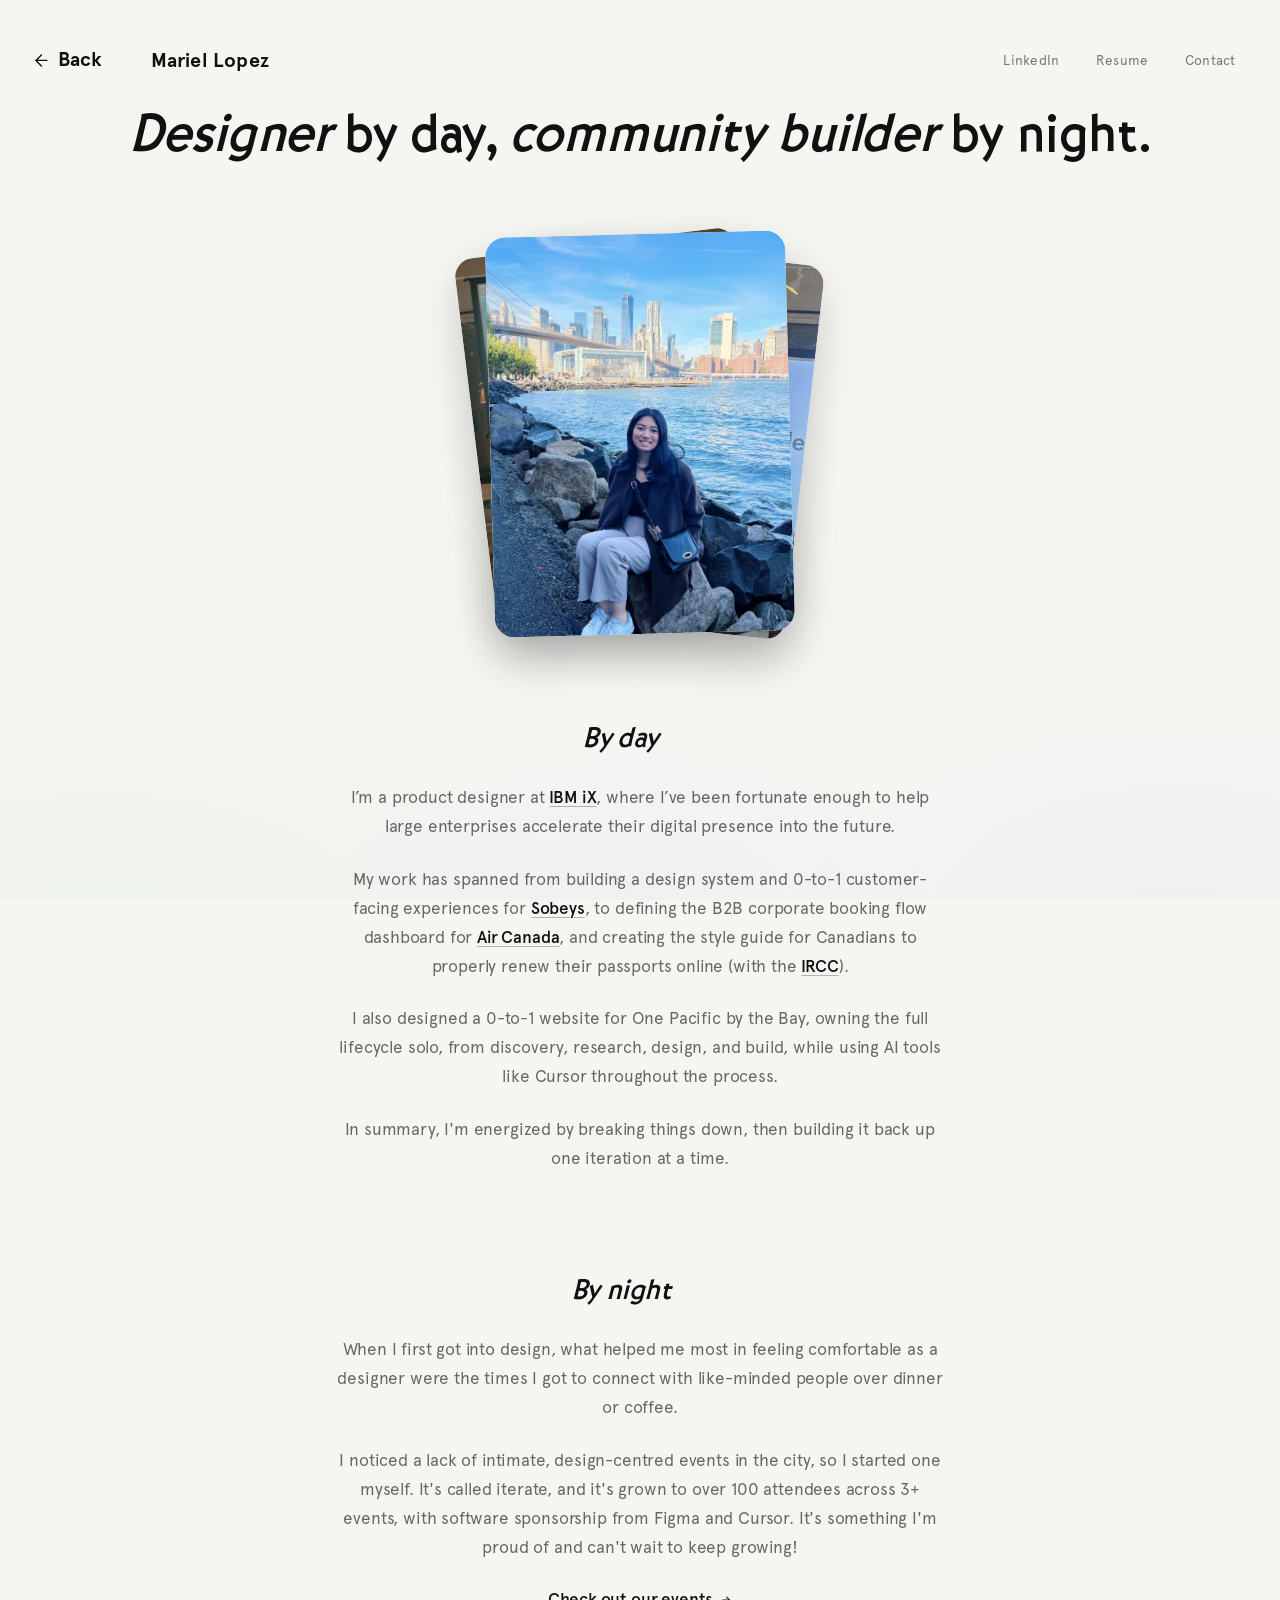
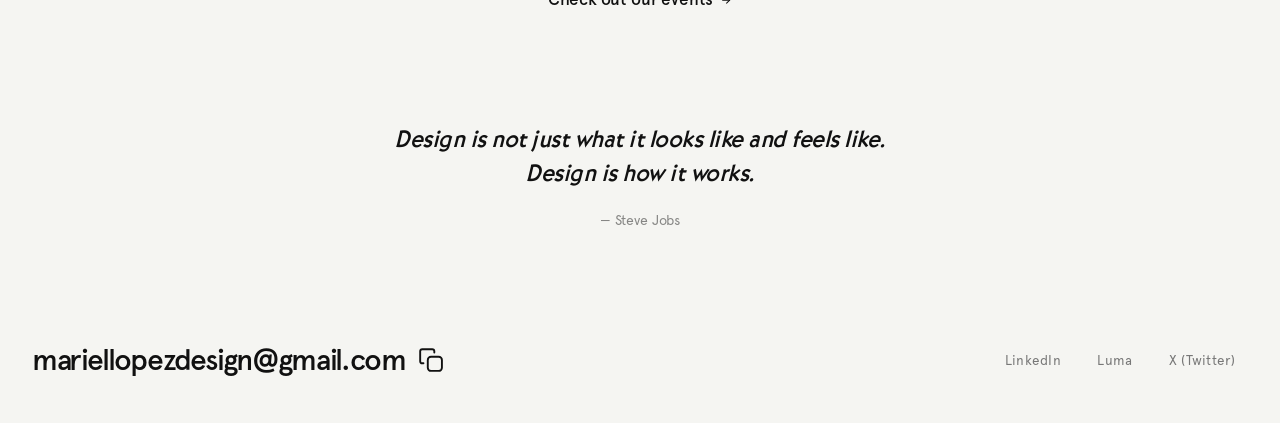
==== commit 0dbdc17e: "Tighten the About By day intro and summary lines. Co-authored-by: Cursor <cursoragent@cursor.com>" ====
--- a/about.html
+++ b/about.html
@@ -564,10 +564,10 @@
       <section class="about-block about-reveal" aria-labelledby="about-by-day">
         <h2 class="about-block-label" id="about-by-day">By day <span class="about-block-emoji" aria-hidden="true">☀️</span></h2>
         <div class="about-block-body about-copy">
-          <p>I’ve been a product designer at <a href="https://www.ibm.com/consulting/ibmix" target="_blank" rel="noopener noreferrer">IBM iX</a>, where I’ve been fortunate enough to help large enterprises accelerate their digital presence into the future.</p>
+          <p>I’m a product designer at <a href="https://www.ibm.com/consulting/ibmix" target="_blank" rel="noopener noreferrer">IBM iX</a>, where I’ve been fortunate enough to help large enterprises accelerate their digital presence into the future.</p>
           <p>My work has spanned from building a design system and 0-to-1 customer-facing experiences for <a href="https://www.sobeys.com" target="_blank" rel="noopener noreferrer">Sobeys</a>, to defining the B2B corporate booking flow dashboard for <a href="https://www.aircanada.com" target="_blank" rel="noopener noreferrer">Air Canada</a>, and creating the style guide for Canadians to properly renew their passports online (with the <a href="https://www.canada.ca/en/immigration-refugees-citizenship/news/2026/07/canada-expands-online-passport-renewal-to-all-eligible-adults.html" target="_blank" rel="noopener noreferrer">IRCC</a>).</p>
           <p>I also designed a 0-to-1 website for One Pacific by the Bay, owning the full lifecycle solo, from discovery, research, design, and build, while using AI tools like Cursor throughout the process.</p>
-          <p>To summarize, I'm energized by breaking things down, then building it back up one iteration at a time.</p>
+          <p>In summary, I'm energized by breaking things down, then building it back up one iteration at a time.</p>
         </div>
       </section>
 
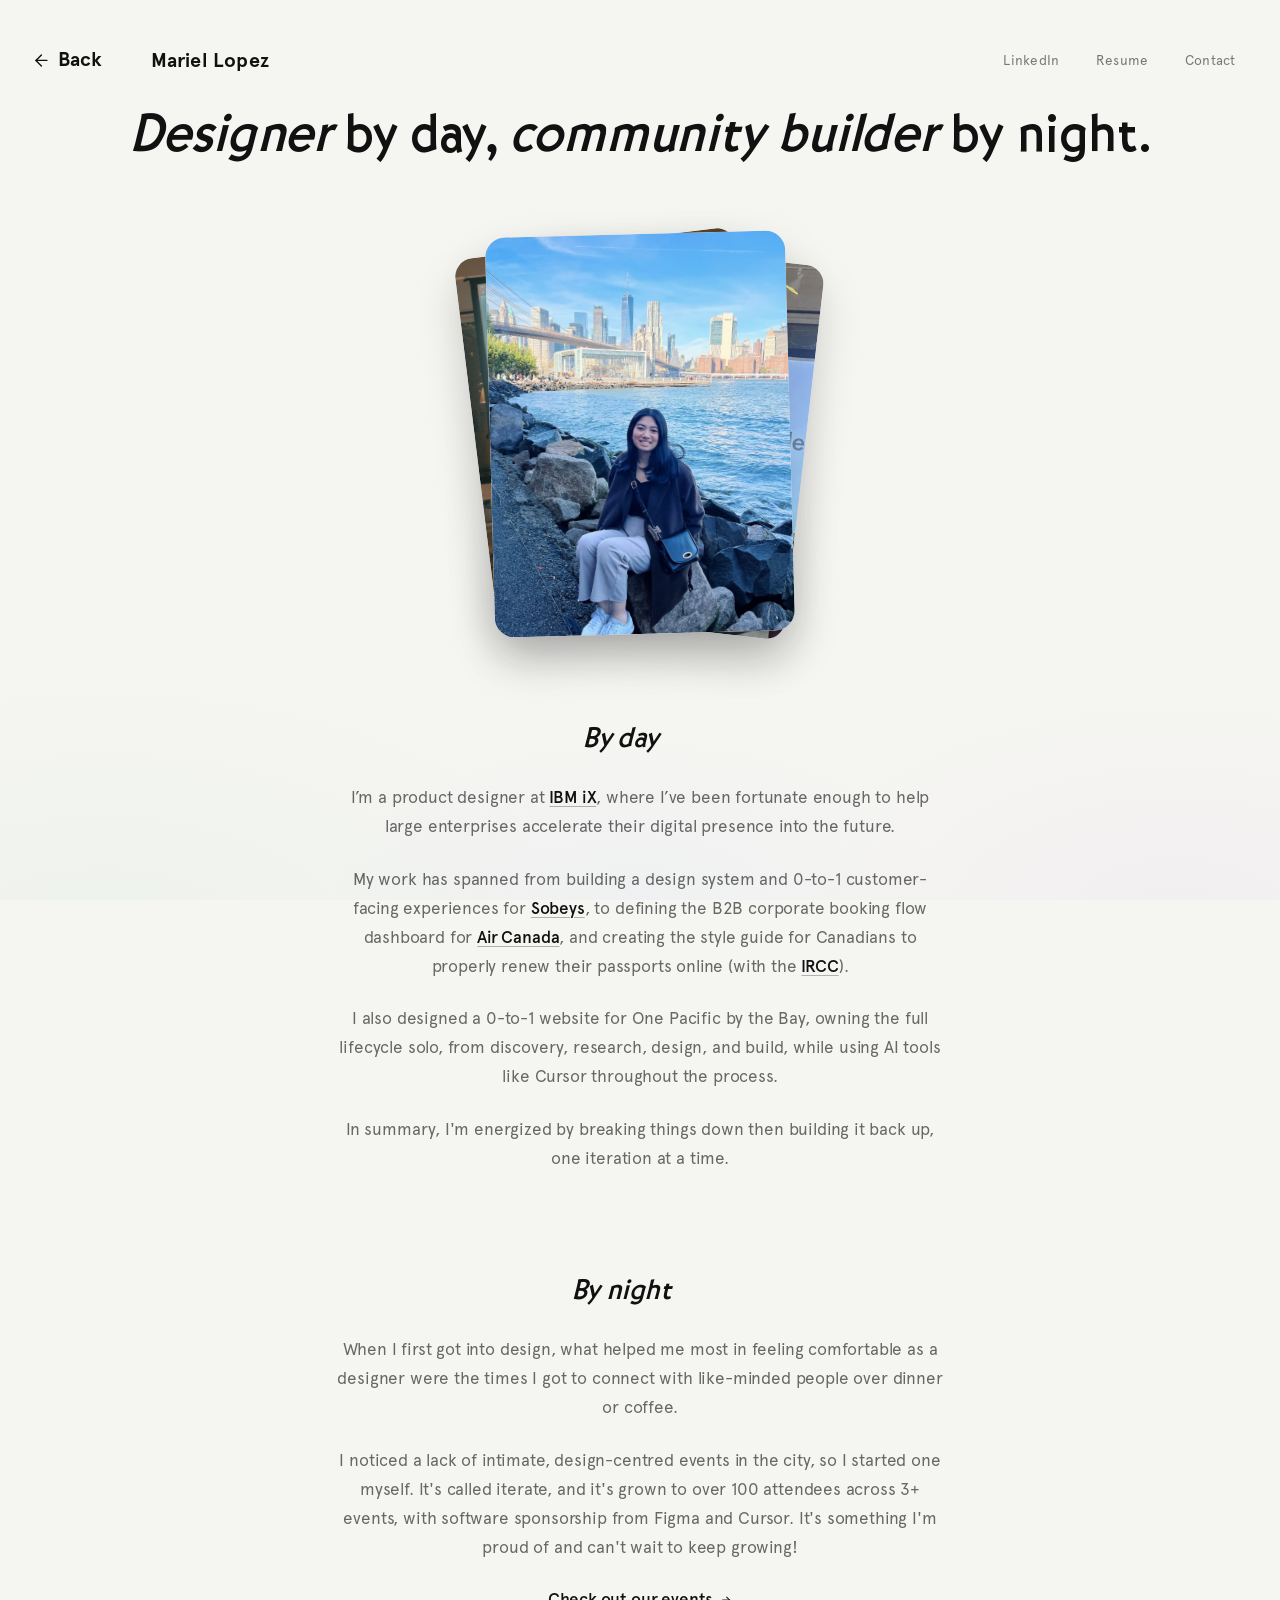
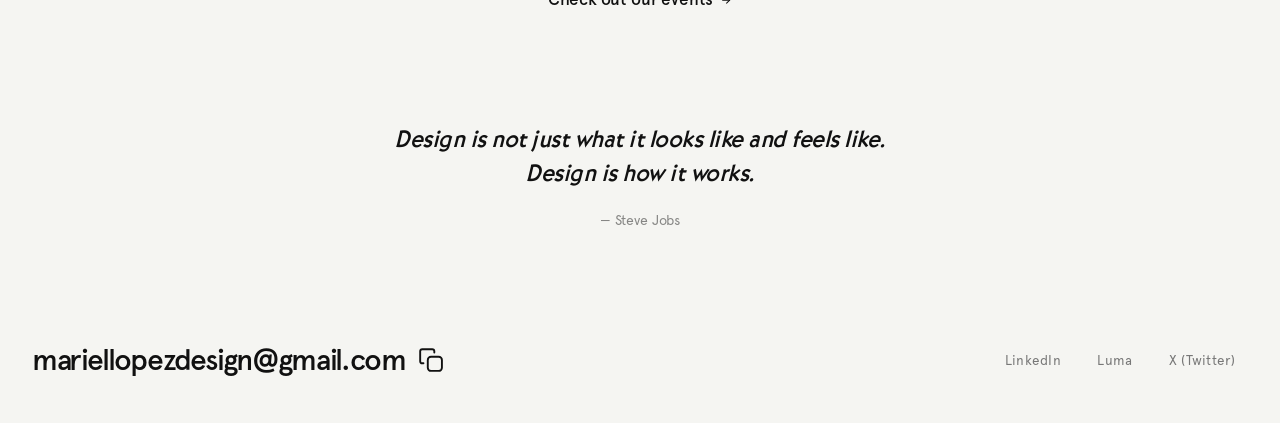
==== commit b684226c: "Drop About photo captions and refine the By day summary. Co-authored-by: Cursor <cursoragent@cursor." ====
--- a/about.html
+++ b/about.html
@@ -125,37 +125,6 @@
       pointer-events: none;
     }
 
-    .about-photo-caption {
-      position: absolute;
-      left: 50%;
-      right: auto;
-      bottom: 14px;
-      z-index: 2;
-      width: max-content;
-      max-width: calc(100% - 24px);
-      margin: 0;
-      padding: 8px 12px;
-      border-radius: 8px;
-      font-family: var(--mono-serif);
-      font-size: 13px;
-      font-weight: 500;
-      letter-spacing: -0.02em;
-      line-height: 1.3;
-      text-align: center;
-      color: #fff;
-      background: #111;
-      transform: translateX(-50%);
-      opacity: 0;
-      pointer-events: none;
-      transition: opacity 0.22s ease;
-    }
-
-    .about-photo:hover .about-photo-caption,
-    .about-photo:focus .about-photo-caption,
-    .about-photo:focus-visible .about-photo-caption {
-      opacity: 1;
-    }
-
     .about-photos > *:nth-child(1) img { object-position: center 58%; }
     .about-photos > *:nth-child(2) img { object-position: center 52%; }
     .about-photos > *:nth-child(3) img { object-position: 18% 32%; }
@@ -543,15 +512,12 @@
       <div class="about-photos" id="about-photos" tabindex="0">
         <figure class="about-photo" data-slot="left" tabindex="0">
           <img src="about-img.jpeg" alt="Two people in front of a screen showing a Figma Makeathon presentation." loading="eager" />
-          <figcaption class="about-photo-caption">My second designathon with my friend Lydia</figcaption>
         </figure>
         <figure class="about-photo" data-slot="front" tabindex="0">
           <img src="photo-mariel.jpg" alt="Portrait with the Brooklyn Bridge and Manhattan skyline in the background." loading="eager" />
-          <figcaption class="about-photo-caption">Me in NYC!</figcaption>
         </figure>
         <figure class="about-photo" data-slot="right" tabindex="0">
           <img src="design-event.png" alt="Speaking at a design-a-thon in front of a projected presentation screen." loading="eager" />
-          <figcaption class="about-photo-caption">My first designathon</figcaption>
         </figure>
       </div>
       <div class="about-album-controls">
@@ -567,7 +533,7 @@
           <p>I’m a product designer at <a href="https://www.ibm.com/consulting/ibmix" target="_blank" rel="noopener noreferrer">IBM iX</a>, where I’ve been fortunate enough to help large enterprises accelerate their digital presence into the future.</p>
           <p>My work has spanned from building a design system and 0-to-1 customer-facing experiences for <a href="https://www.sobeys.com" target="_blank" rel="noopener noreferrer">Sobeys</a>, to defining the B2B corporate booking flow dashboard for <a href="https://www.aircanada.com" target="_blank" rel="noopener noreferrer">Air Canada</a>, and creating the style guide for Canadians to properly renew their passports online (with the <a href="https://www.canada.ca/en/immigration-refugees-citizenship/news/2026/07/canada-expands-online-passport-renewal-to-all-eligible-adults.html" target="_blank" rel="noopener noreferrer">IRCC</a>).</p>
           <p>I also designed a 0-to-1 website for One Pacific by the Bay, owning the full lifecycle solo, from discovery, research, design, and build, while using AI tools like Cursor throughout the process.</p>
-          <p>In summary, I'm energized by breaking things down, then building it back up one iteration at a time.</p>
+          <p>In summary, I'm energized by breaking things down then building it back up, one iteration at a time.</p>
         </div>
       </section>
 
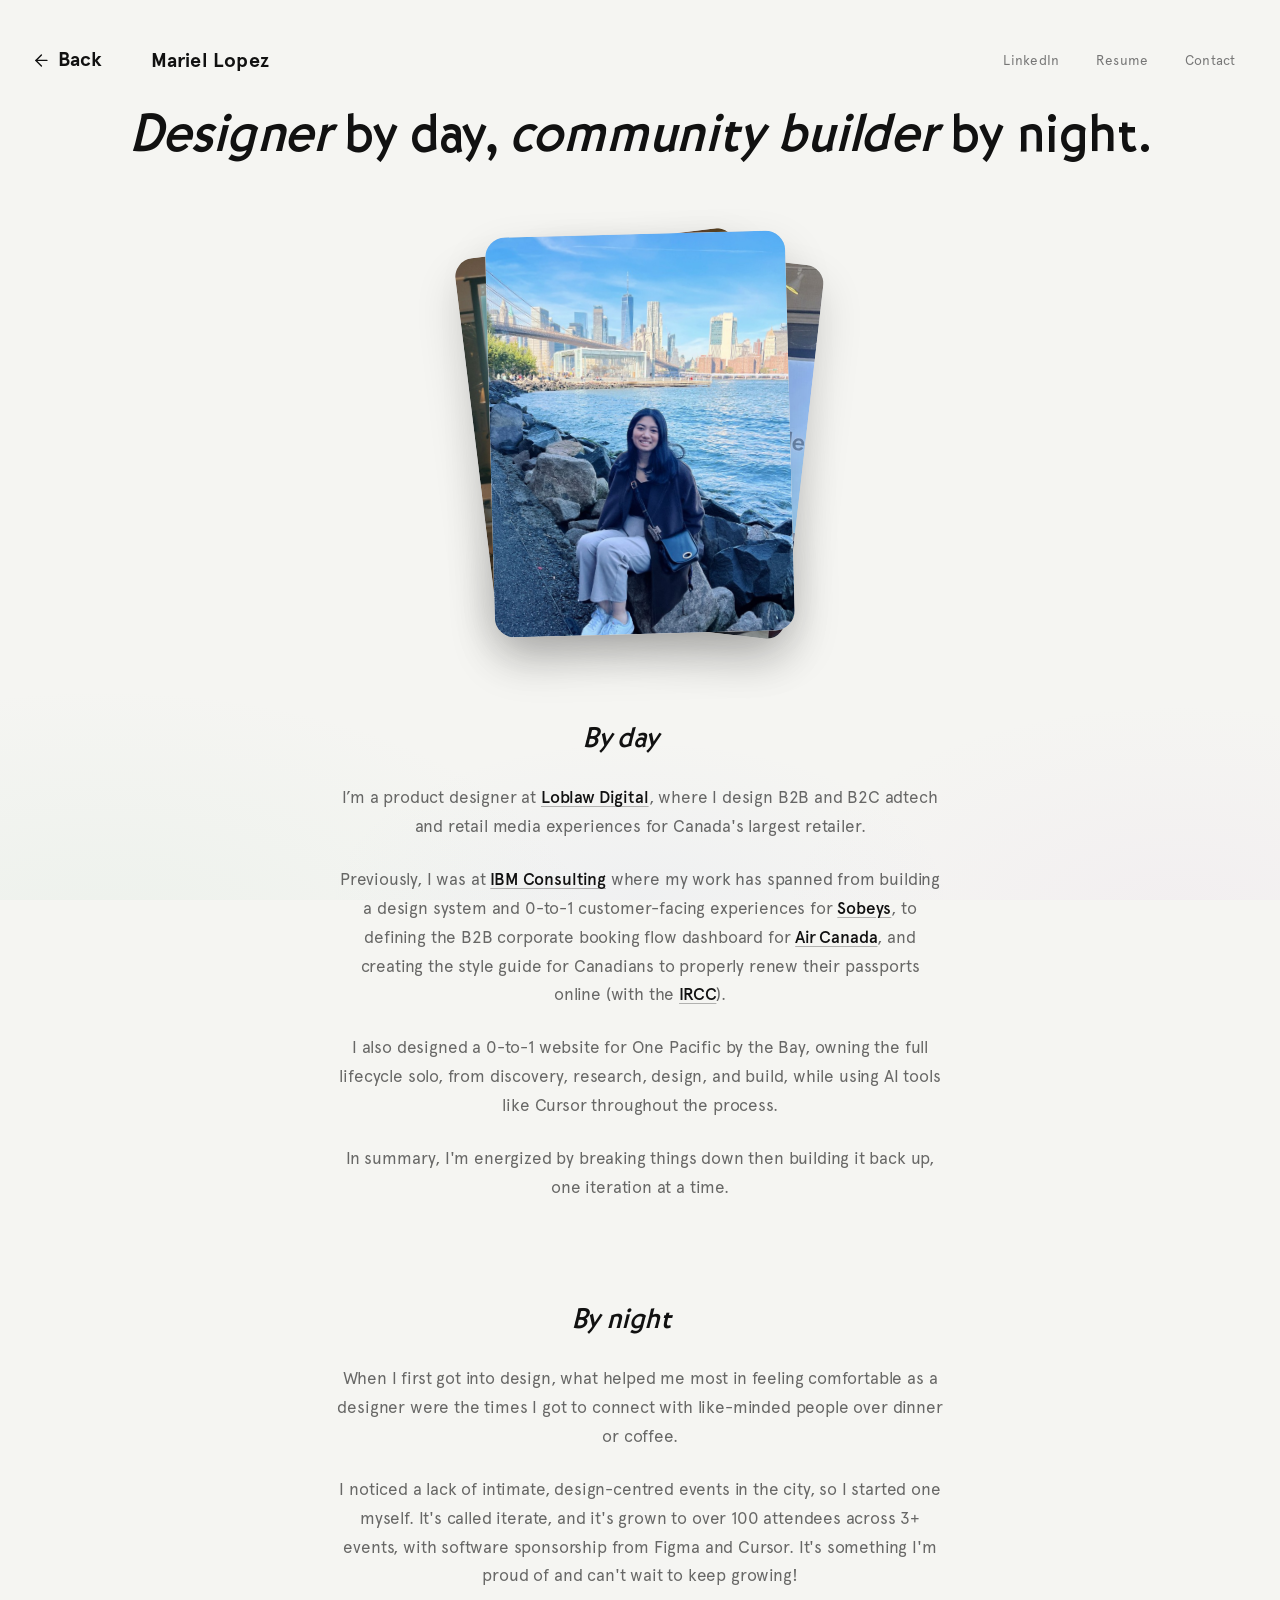
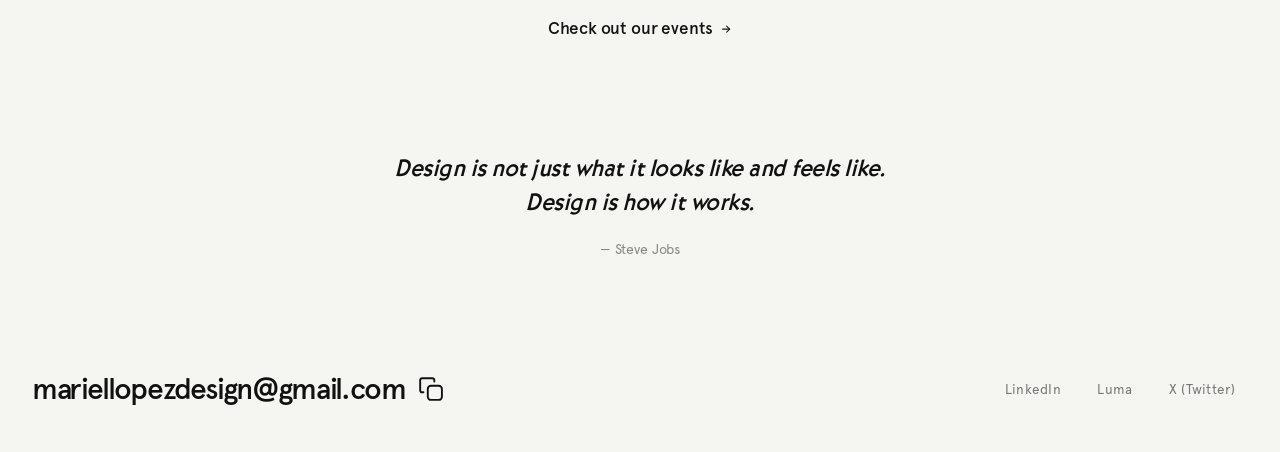
==== commit 706fd820: "Present current work at Loblaw Digital on the homepage and About. Co-authored-by: Cursor <cursoragen" ====
--- a/about.html
+++ b/about.html
@@ -530,8 +530,8 @@
       <section class="about-block about-reveal" aria-labelledby="about-by-day">
         <h2 class="about-block-label" id="about-by-day">By day <span class="about-block-emoji" aria-hidden="true">☀️</span></h2>
         <div class="about-block-body about-copy">
-          <p>I’m a product designer at <a href="https://www.ibm.com/consulting/ibmix" target="_blank" rel="noopener noreferrer">IBM iX</a>, where I’ve been fortunate enough to help large enterprises accelerate their digital presence into the future.</p>
-          <p>My work has spanned from building a design system and 0-to-1 customer-facing experiences for <a href="https://www.sobeys.com" target="_blank" rel="noopener noreferrer">Sobeys</a>, to defining the B2B corporate booking flow dashboard for <a href="https://www.aircanada.com" target="_blank" rel="noopener noreferrer">Air Canada</a>, and creating the style guide for Canadians to properly renew their passports online (with the <a href="https://www.canada.ca/en/immigration-refugees-citizenship/news/2026/07/canada-expands-online-passport-renewal-to-all-eligible-adults.html" target="_blank" rel="noopener noreferrer">IRCC</a>).</p>
+          <p>I’m a product designer at <a href="https://loblawdigital.co/" target="_blank" rel="noopener noreferrer">Loblaw Digital</a>, where I design B2B and B2C adtech and retail media experiences for Canada's largest retailer.</p>
+          <p>Previously, I was at <a href="https://www.ibm.com/consulting" target="_blank" rel="noopener noreferrer">IBM Consulting</a> where my work has spanned from building a design system and 0-to-1 customer-facing experiences for <a href="https://www.sobeys.com" target="_blank" rel="noopener noreferrer">Sobeys</a>, to defining the B2B corporate booking flow dashboard for <a href="https://www.aircanada.com" target="_blank" rel="noopener noreferrer">Air Canada</a>, and creating the style guide for Canadians to properly renew their passports online (with the <a href="https://www.canada.ca/en/immigration-refugees-citizenship/news/2026/07/canada-expands-online-passport-renewal-to-all-eligible-adults.html" target="_blank" rel="noopener noreferrer">IRCC</a>).</p>
           <p>I also designed a 0-to-1 website for One Pacific by the Bay, owning the full lifecycle solo, from discovery, research, design, and build, while using AI tools like Cursor throughout the process.</p>
           <p>In summary, I'm energized by breaking things down then building it back up, one iteration at a time.</p>
         </div>
--- a/nav.css
+++ b/nav.css
@@ -234,8 +234,7 @@
 }
 
 .hero-rotating {
-  display: inline-flex;
-  align-items: baseline;
+  display: inline;
   margin: 0;
   color: var(--nav-muted);
   font-weight: var(--nav-meta-weight);
@@ -808,7 +807,7 @@
   /* Homepage title/cards also need nav clearance */
   body.home-page .hero-title-wrapper {
     margin-top: var(--desktop-nav-clearance);
-    padding-top: 0;
+    padding-top: 0.2em;
   }
 
   body.home-page .work-section {
@@ -840,6 +839,7 @@
 
   body.home-page .hero-title-wrapper {
     margin-top: 112px;
+    padding-top: 0.22em;
   }
 }
 
--- a/theme.css
+++ b/theme.css
@@ -107,6 +107,21 @@
   --sobeys-live-ink: #ebe6f5;
   --sobeys-live-bg: rgba(255, 255, 255, 0.08);
   --sobeys-tag-border: rgba(255, 255, 255, 0.22);
+  --ds-ui-border: var(--divider-color);
+  --ds-tab-active: #ebe6f5;
+  --ds-label: rgba(214, 204, 235, 0.55);
+  --ds-ink: #ebe6f5;
+  --ds-ink-strong: #ffffff;
+  --ds-ink-soft: rgba(214, 204, 235, 0.78);
+  --ds-link-underline: rgba(235, 228, 255, 0.45);
+  --ds-bg-mist: rgba(18, 14, 32, 0.92);
+  --ds-ui-chrome: rgba(22, 18, 38, 0.96);
+  --ds-stat-bg: rgba(22, 18, 38, 0.96);
+  --ds-surface-border: rgba(255, 255, 255, 0.09);
+  --ds-visual-border: rgba(255, 255, 255, 0.12);
+  --ds-live-ink: #ebe6f5;
+  --ds-live-bg: rgba(255, 255, 255, 0.08);
+  --ds-tag-border: rgba(255, 255, 255, 0.22);
   --about-ink-muted: rgba(198, 188, 224, 0.55);
   --about-ink-soft: rgba(214, 204, 235, 0.62);
   --about-ink-strong: rgba(235, 228, 255, 0.82);
@@ -193,11 +208,24 @@
 
 .hero-title-inner {
   max-width: 100% !important;
+  padding-top: 0.32em !important;
+  padding-bottom: 0 !important;
+  margin-bottom: -10px !important;
 }
 
 .big-hover-title,
 .hero-title {
   max-width: 100% !important;
+  -webkit-mask-image: none !important;
+  mask-image: none !important;
+}
+
+body.home-page .big-hover-title,
+body.home-page .hero-title {
+  line-height: 1.18 !important;
+  padding-top: 0.2em !important;
+  padding-bottom: 0 !important;
+  margin-bottom: -10px !important;
 }
 
 /* ── Homepage: hero title ── */
@@ -722,7 +750,7 @@
 }
 
 html.dark-theme .about-photo::after {
-  box-shadow: inset 0 0 0 1px rgba(255, 255, 255, 0.06);
+  display: none;
 }
 
 @media (hover: hover) and (pointer: fine) {
--- a/page-transitions.css
+++ b/page-transitions.css
@@ -1,4 +1,4 @@
-/* Soft light from left-center — feathered bloom that fills the page */
+/* Soft light blooming from the interaction point (fallback: optical center) */
 
 :root {
   --pt-duration: 700ms;
@@ -34,11 +34,11 @@
 
 #pt-bloom {
   position: absolute;
-  top: 50%;
-  left: 25%;
+  top: var(--pt-oy, 38%);
+  left: var(--pt-ox, 50%);
   width: 150vmax;
   height: 150vmax;
-  transform: translate3d(-50%, -50%, 0) scale(0.2);
+  transform: translate3d(-50%, -50%, 0) scale(0.05);
   transform-origin: center center;
   border-radius: 50%;
   background: radial-gradient(
@@ -74,7 +74,7 @@
 
 html[data-pt-phase="leave"] #pt-bloom,
 html[data-pt-loading="1"] #pt-bloom {
-  animation: pt-bloom-expand var(--pt-duration) linear forwards;
+  animation: pt-bloom-expand var(--pt-duration) cubic-bezier(0.16, 0.84, 0.32, 1) forwards;
 }
 
 html.pt-from-nav[data-pt-phase="enter"] #pt-bloom {
@@ -101,24 +101,21 @@
 html[data-pt-phase="idle"] #pt-bloom {
   animation: none;
   transition: none;
-  transform: translate3d(-50%, -50%, 0) scale(0.2);
+  transform: translate3d(-50%, -50%, 0) scale(0.05);
 }
 
 @keyframes pt-bloom-expand {
   0% {
-    transform: translate3d(-50%, -50%, 0) scale(0.2);
-  }
-  18% {
-    transform: translate3d(-50%, -50%, 0) scale(0.48);
-  }
-  38% {
-    transform: translate3d(-50%, -50%, 0) scale(0.92);
-  }
-  58% {
-    transform: translate3d(-50%, -50%, 0) scale(1.38);
+    transform: translate3d(-50%, -50%, 0) scale(0.05);
+  }
+  24% {
+    transform: translate3d(-50%, -50%, 0) scale(0.62);
+  }
+  52% {
+    transform: translate3d(-50%, -50%, 0) scale(1.28);
   }
   78% {
-    transform: translate3d(-50%, -50%, 0) scale(1.82);
+    transform: translate3d(-50%, -50%, 0) scale(1.92);
   }
   100% {
     transform: translate3d(-50%, -50%, 0) scale(2.35);
--- a/hover.css
+++ b/hover.css
@@ -74,7 +74,7 @@
 
 .hero-rotating-link:hover,
 .hero-rotating-link:focus-visible {
-  color: var(--hover-color);
+  color: var(--nav-ink);
 }
 
 /* ── Rolling links ── */
